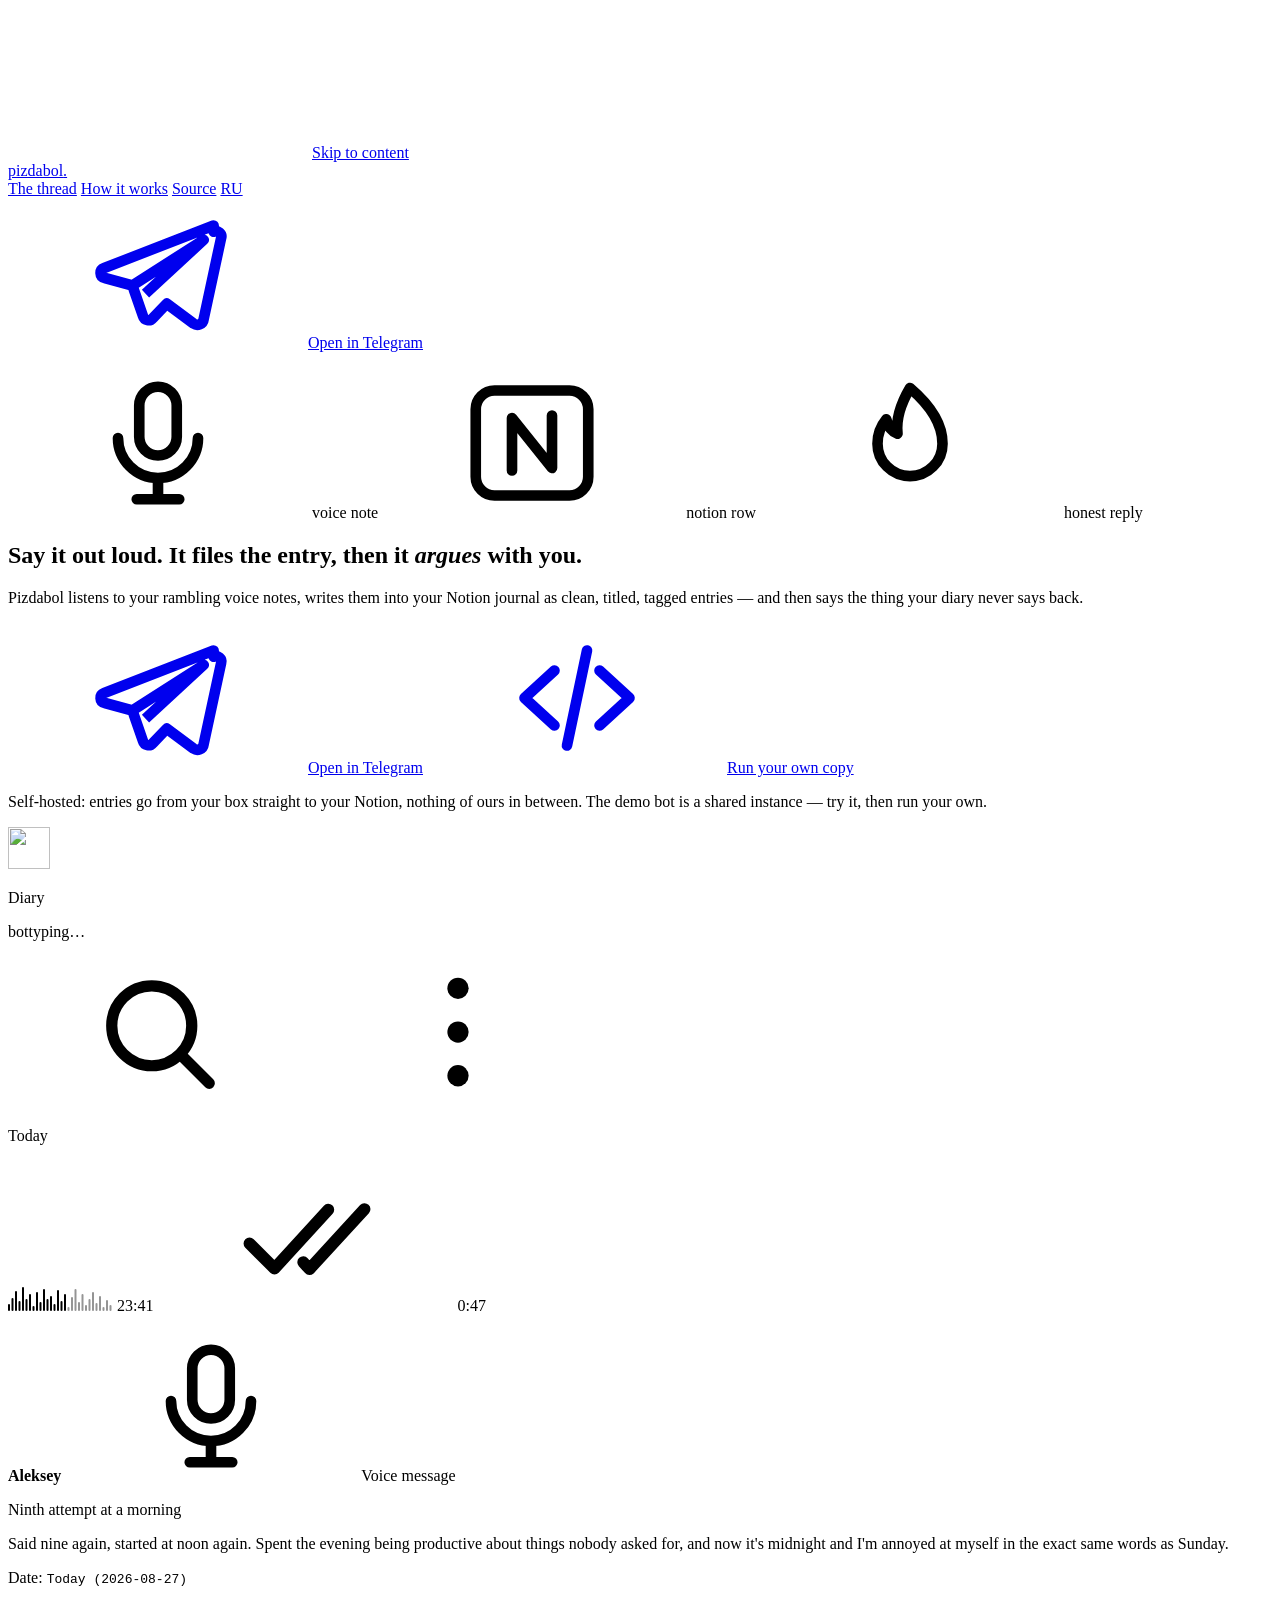
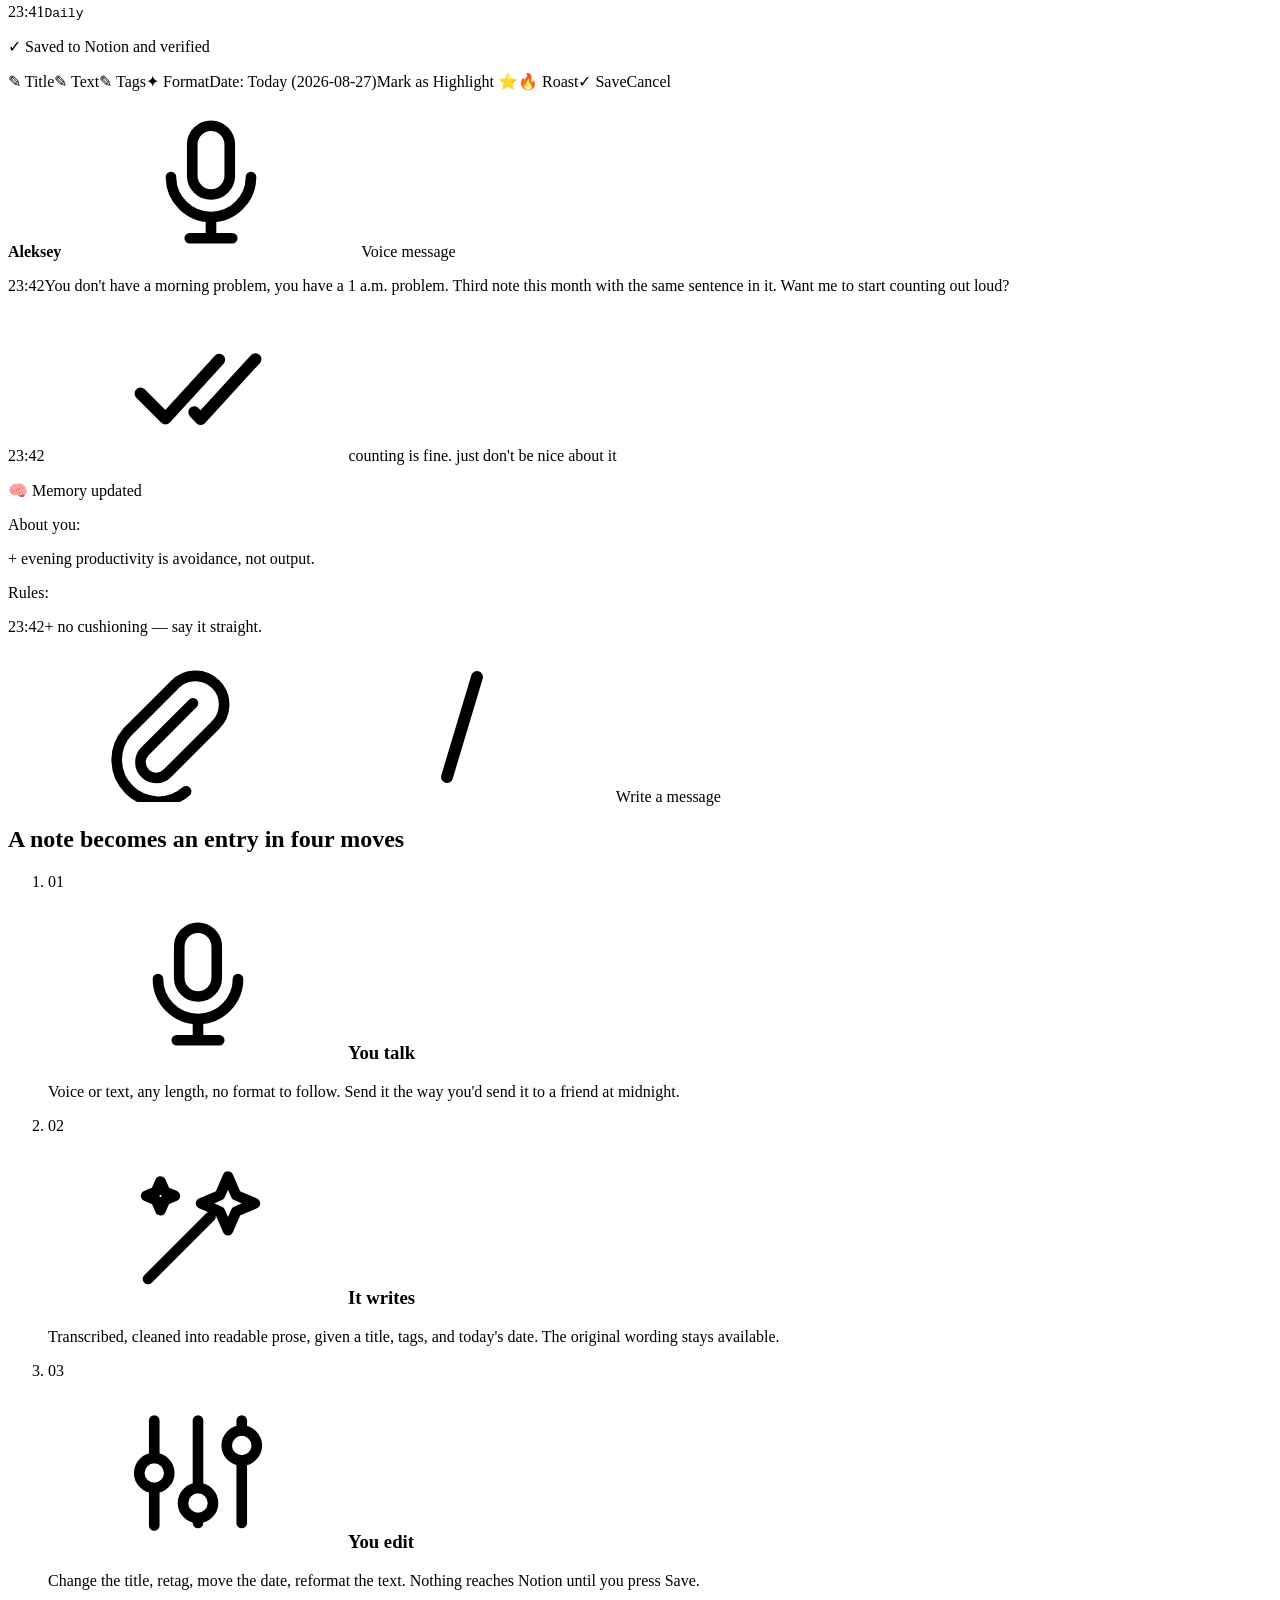
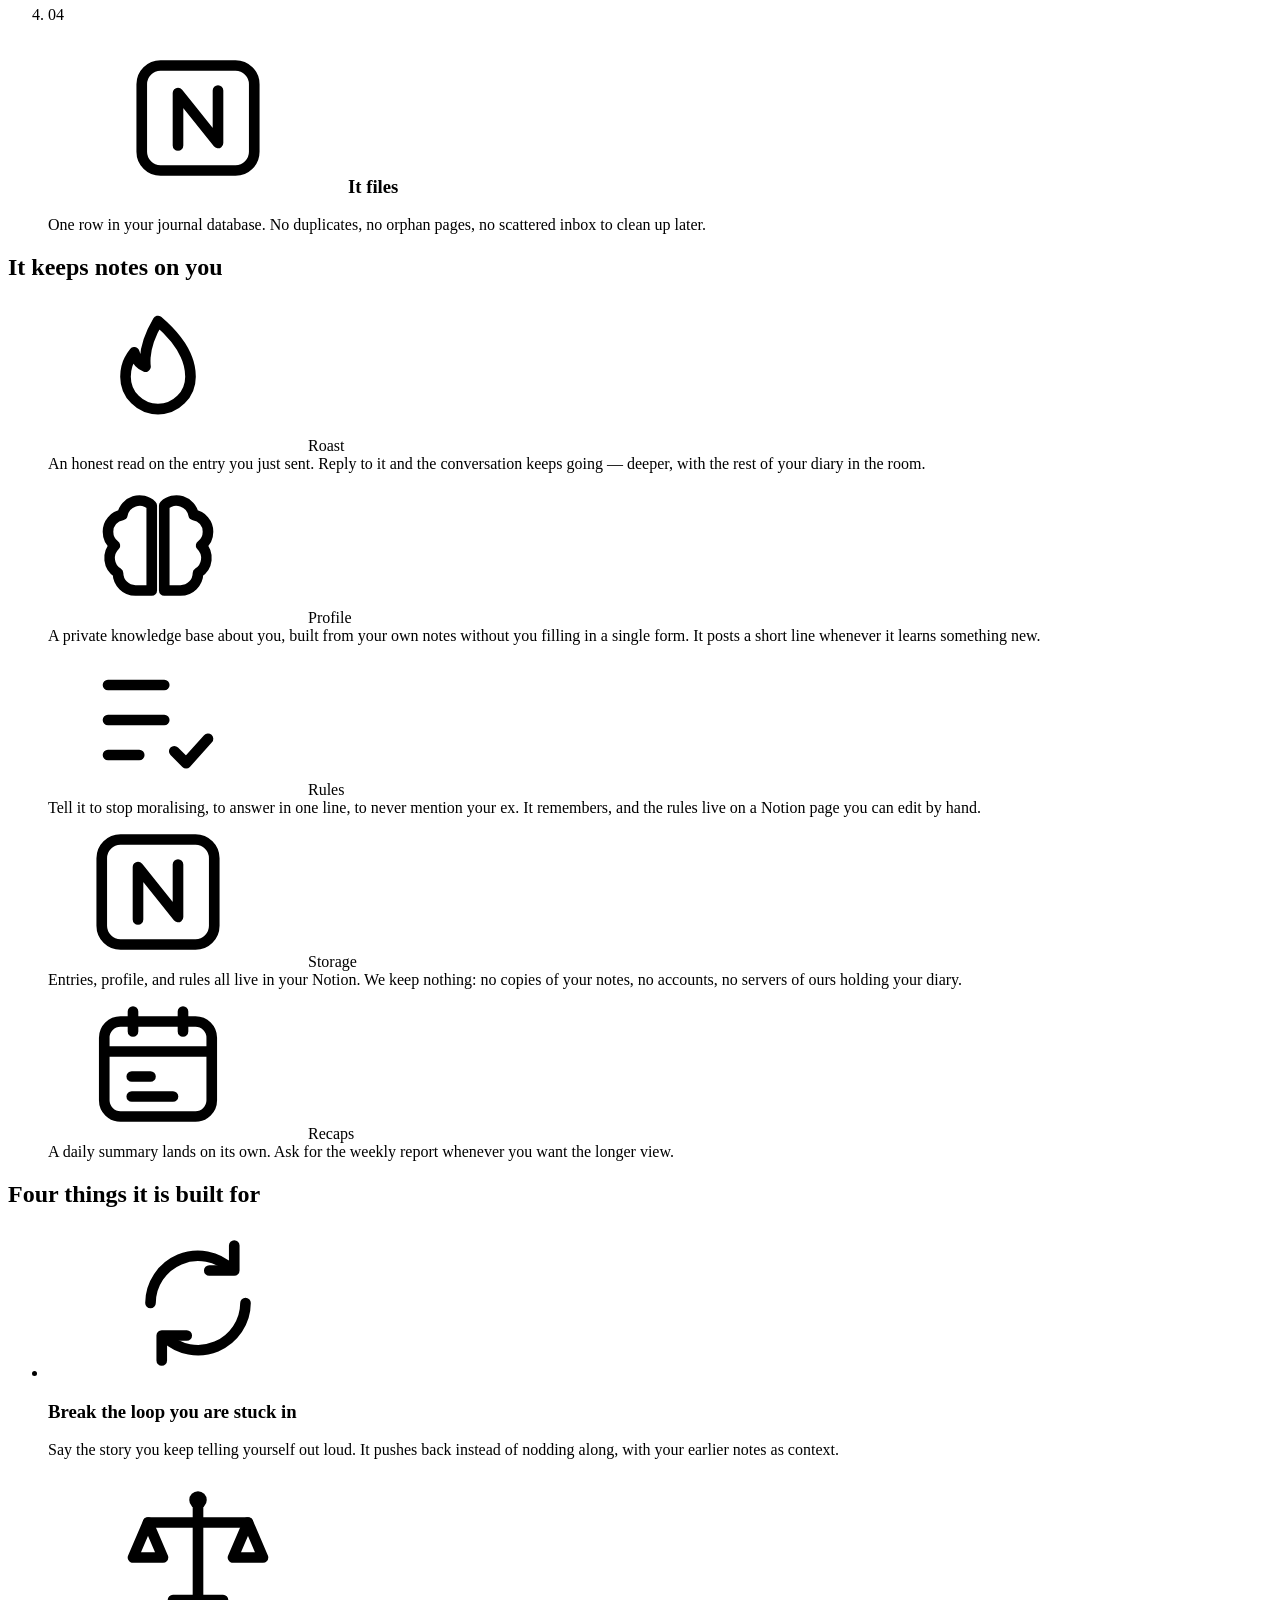
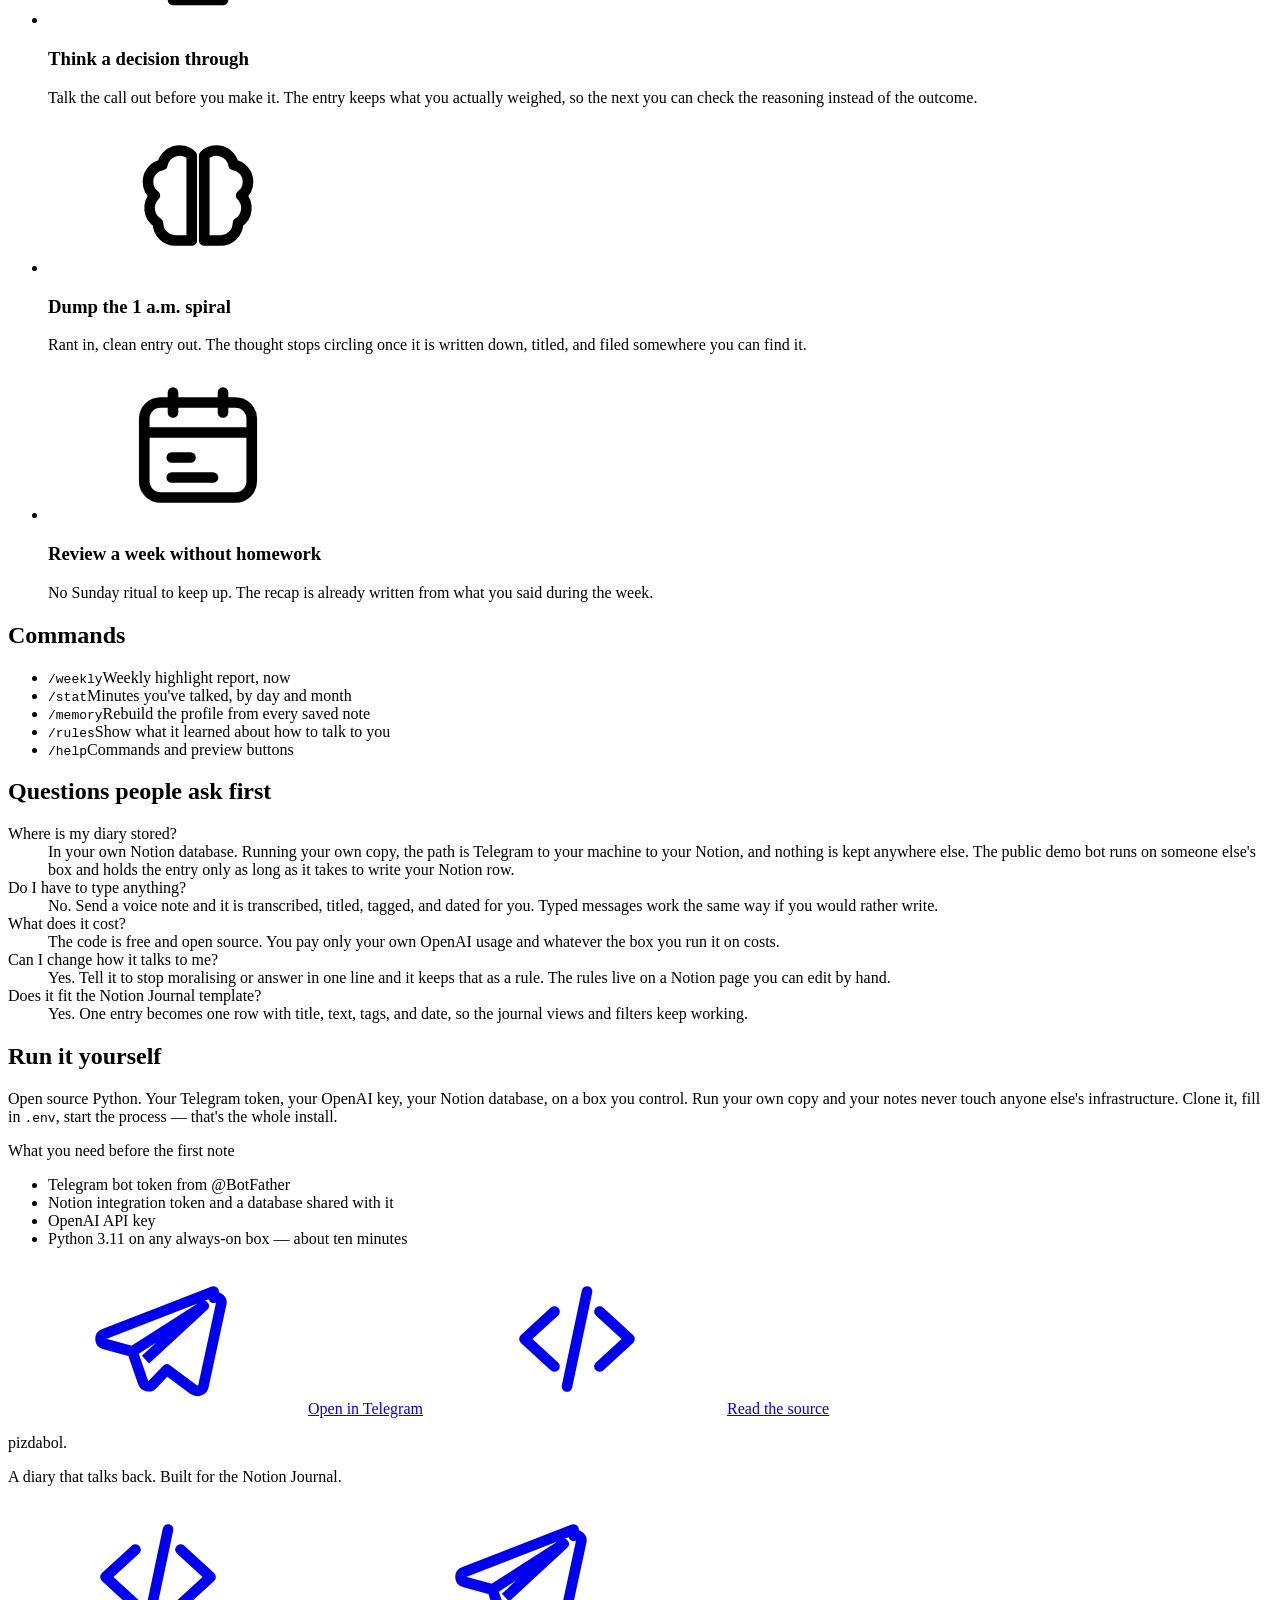
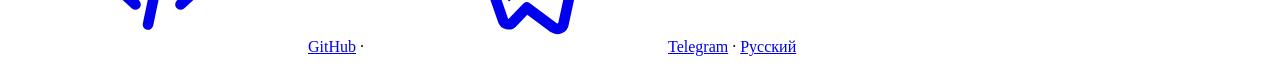
==== landing/index.html @ 11e5ce93 "fix(landing): honest hosting claims, first-run requirements, aligned command rows" ====
<!DOCTYPE html>
<html lang="en">
<head>
<meta charset="utf-8">
<meta name="viewport" content="width=device-width, initial-scale=1">
<title>Pizdabol — Telegram voice diary bot for Notion</title>
<meta name="description" content="Send a voice note to Telegram: it transcribes, titles, tags and saves one row in your Notion journal, then answers like a coach who remembers every note. Open source, self-hosted, nothing stored on our side.">
<link rel="canonical" href="https://pizdabol.app/">
<link rel="alternate" hreflang="en" href="https://pizdabol.app/">
<link rel="alternate" hreflang="ru" href="https://pizdabol.app/ru/">
<link rel="alternate" hreflang="x-default" href="https://pizdabol.app/">
<meta name="robots" content="index, follow, max-image-preview:large, max-snippet:-1">
<meta name="author" content="Aleksey Shugaev">
<meta name="keywords" content="telegram diary bot, voice notes to notion, notion journal automation, voice journaling app, ai diary coach, self-hosted telegram bot">
<meta name="theme-color" content="#14101f">

<meta property="og:type" content="website">
<meta property="og:site_name" content="Pizdabol">
<meta property="og:locale" content="en_US">
<meta property="og:url" content="https://pizdabol.app/">
<meta property="og:title" content="Pizdabol — Telegram voice diary bot for Notion">
<meta property="og:description" content="Voice notes in Telegram become titled, tagged rows in your own Notion journal — and the bot answers honestly.">
<meta property="og:image" content="https://pizdabol.app/og.png">
<meta property="og:image:width" content="1200">
<meta property="og:image:height" content="630">
<meta property="og:image:alt" content="Pizdabol landing headline: say it out loud, it files the entry, then it argues with you">
<meta property="og:locale:alternate" content="ru_RU">
<meta name="twitter:card" content="summary_large_image">
<meta name="twitter:image:alt" content="Pizdabol landing headline: say it out loud, it files the entry, then it argues with you">
<meta name="twitter:title" content="Pizdabol — Telegram voice diary bot for Notion">
<meta name="twitter:description" content="Voice notes in Telegram become titled, tagged rows in your own Notion journal — and the bot answers honestly.">
<meta name="twitter:image" content="https://pizdabol.app/og.png">

<link rel="icon" href="/favicon.svg" type="image/svg+xml">
<link rel="preconnect" href="https://fonts.googleapis.com">
<link rel="preconnect" href="https://fonts.gstatic.com" crossorigin>
<link href="https://fonts.googleapis.com/css2?family=Unbounded:wght@500;700;800&family=Onest:wght@400;500;600&family=JetBrains+Mono:wght@400;500&display=swap" rel="stylesheet">
<link rel="stylesheet" href="/styles.css">

<script type="application/ld+json">
{
  "@context": "https://schema.org",
  "@type": "SoftwareApplication",
  "name": "Pizdabol",
  "applicationCategory": "LifestyleApplication",
  "operatingSystem": "Telegram",
  "url": "https://pizdabol.app/",
  "description": "Telegram bot that turns voice notes into structured Notion diary entries and coaches you on what it reads.",
  "offers": {
    "@type": "Offer",
    "price": "0",
    "priceCurrency": "USD",
    "availability": "https://schema.org/InStock"
  },
  "isAccessibleForFree": true,
  "license": "https://github.com/ashugaev/telegram-voice-diary-bot/blob/main/LICENSE",
  "codeRepository": "https://github.com/ashugaev/telegram-voice-diary-bot",
  "inLanguage": "en",
  "author": {
    "@type": "Person",
    "name": "Aleksey Shugaev"
  },
  "softwareRequirements": "Telegram account, Notion database, OpenAI API key"
}
</script>
<script type="application/ld+json">
{
  "@context": "https://schema.org",
  "@type": "FAQPage",
  "mainEntity": [
    {
      "@type": "Question",
      "name": "Where is my diary stored?",
      "acceptedAnswer": {
        "@type": "Answer",
        "text": "In your own Notion database. Running your own copy, the path is Telegram to your machine to your Notion, and nothing is kept anywhere else. The public demo bot runs on someone else's box and holds the entry only as long as it takes to write your Notion row."
      }
    },
    {
      "@type": "Question",
      "name": "Do I have to type anything?",
      "acceptedAnswer": {
        "@type": "Answer",
        "text": "No. Send a voice note and it is transcribed, titled, tagged, and dated for you. Typed messages work the same way if you would rather write."
      }
    },
    {
      "@type": "Question",
      "name": "What does it cost?",
      "acceptedAnswer": {
        "@type": "Answer",
        "text": "The code is free and open source. You pay only your own OpenAI usage and whatever the box you run it on costs."
      }
    },
    {
      "@type": "Question",
      "name": "Can I change how it talks to me?",
      "acceptedAnswer": {
        "@type": "Answer",
        "text": "Yes. Tell it to stop moralising or answer in one line and it keeps that as a rule. The rules live on a Notion page you can edit by hand."
      }
    },
    {
      "@type": "Question",
      "name": "Does it fit the Notion Journal template?",
      "acceptedAnswer": {
        "@type": "Answer",
        "text": "Yes. One entry becomes one row with title, text, tags, and date, so the journal views and filters keep working."
      }
    }
  ]
}
</script>
</head>
<body>
<svg class="sprite" aria-hidden="true" focusable="false" xmlns="http://www.w3.org/2000/svg"><defs>
<symbol id="i-mic" viewBox="0 0 24 24"><rect x="9" y="3" width="6" height="11" rx="3" stroke="currentColor" stroke-width="1.7" fill="none"/><path d="M5.6 11.2a6.4 6.4 0 0 0 12.8 0M12 17.6V21M8.6 21h6.8" stroke="currentColor" stroke-width="1.7" fill="none" stroke-linecap="round"/></symbol>
<symbol id="i-notion" viewBox="0 0 24 24"><rect x="3" y="3.6" width="18" height="16.8" rx="3" stroke="currentColor" stroke-width="1.7" fill="none"/><path d="M8.8 16.4V8l6.4 8V7.6" stroke="currentColor" stroke-width="1.7" fill="none" stroke-linecap="round" stroke-linejoin="round"/></symbol>
<symbol id="i-flame" viewBox="0 0 24 24"><path d="M12 3.2c3.4 2.9 5.2 5.9 5.2 8.9a5.2 5.2 0 0 1-10.4 0c0-1.5.5-2.8 1.4-3.9.3 1.2.9 2 1.8 2.3-.3-2.6.7-5.1 2-7.3Z" stroke="currentColor" stroke-width="1.7" fill="none" stroke-linejoin="round"/></symbol>
<symbol id="i-brain" viewBox="0 0 24 24"><path d="M11 5.2a2.8 2.8 0 0 0-4.7 1.5A2.7 2.7 0 0 0 4 9.4c0 .9.4 1.7 1.1 2.2A2.8 2.8 0 0 0 5.6 16a2.8 2.8 0 0 0 2.8 2.8H11V5.2ZM13 5.2a2.8 2.8 0 0 1 4.7 1.5A2.7 2.7 0 0 1 20 9.4c0 .9-.4 1.7-1.1 2.2a2.8 2.8 0 0 1-.5 4.4 2.8 2.8 0 0 1-2.8 2.8H13V5.2Z" stroke="currentColor" stroke-width="1.7" fill="none" stroke-linejoin="round"/></symbol>
<symbol id="i-rules" viewBox="0 0 24 24"><path d="M4 6.4h9M4 12h9M4 17.6h5" stroke="currentColor" stroke-width="1.7" stroke-linecap="round"/><path d="m14.6 17 1.9 1.9 3.5-3.9" stroke="currentColor" stroke-width="1.7" fill="none" stroke-linecap="round" stroke-linejoin="round"/></symbol>
<symbol id="i-calendar" viewBox="0 0 24 24"><rect x="3.4" y="5.2" width="17.2" height="15.2" rx="2.6" stroke="currentColor" stroke-width="1.7" fill="none"/><path d="M3.4 10h17.2M8 3.6v3.2M16 3.6v3.2M7.8 14h3M7.8 17.2h6.6" stroke="currentColor" stroke-width="1.7" stroke-linecap="round"/></symbol>
<symbol id="i-wand" viewBox="0 0 24 24"><path d="M4 20 14 10M16.8 3.6l1.3 3 3 1.3-3 1.3-1.3 3-1.3-3-3-1.3 3-1.3ZM6 4.4l.7 1.6 1.6.7-1.6.7L6 9l-.7-1.6L3.7 6.7l1.6-.7Z" stroke="currentColor" stroke-width="1.7" fill="none" stroke-linecap="round" stroke-linejoin="round"/></symbol>
<symbol id="i-sliders" viewBox="0 0 24 24"><path d="M5 3.6v6M5 14.4v6M12 3.6v10.8M12 19.2v.8M19 3.6v1.2M19 10v10" stroke="currentColor" stroke-width="1.7" stroke-linecap="round"/><circle cx="5" cy="12" r="2.4" stroke="currentColor" stroke-width="1.7" fill="none"/><circle cx="12" cy="16.8" r="2.4" stroke="currentColor" stroke-width="1.7" fill="none"/><circle cx="19" cy="7.6" r="2.4" stroke="currentColor" stroke-width="1.7" fill="none"/></symbol>
<symbol id="i-telegram" viewBox="0 0 24 24"><path d="M20.9 4.4 3.4 11.2c-.8.3-.8 1.4.1 1.6l4.4 1.2 1.7 4.9c.2.7 1.1.9 1.6.3l2.2-2.3 4.3 3.2c.6.4 1.5.1 1.6-.7l2.8-13c.2-.7-.5-1.3-1.2-1ZM7.9 14l11.4-7.3-9.3 8.6" stroke="currentColor" stroke-width="1.7" fill="none" stroke-linejoin="round"/></symbol>
<symbol id="i-code" viewBox="0 0 24 24"><path d="m8.4 7.6-4.8 4.4 4.8 4.4M15.6 7.6l4.8 4.4-4.8 4.4M13.6 4.4l-3.2 15.2" stroke="currentColor" stroke-width="1.7" fill="none" stroke-linecap="round" stroke-linejoin="round"/></symbol>
<symbol id="i-shield" viewBox="0 0 24 24"><path d="M12 3 4.4 5.8v6.4c0 4.4 3.2 7.9 7.6 9.4 4.4-1.5 7.6-5 7.6-9.4V5.8L12 3Z" stroke="currentColor" stroke-width="1.7" fill="none" stroke-linejoin="round"/><path d="m8.6 12.2 2.4 2.4 4.4-4.8" stroke="currentColor" stroke-width="1.7" fill="none" stroke-linecap="round" stroke-linejoin="round"/></symbol>
<symbol id="i-loop" viewBox="0 0 24 24"><path d="M4.4 12a7.6 7.6 0 0 1 12.9-5.4M19.6 12a7.6 7.6 0 0 1-12.9 5.4" stroke="currentColor" stroke-width="1.7" fill="none" stroke-linecap="round"/><path d="M17.8 2.8v4h-4M6.2 21.2v-4h4" stroke="currentColor" stroke-width="1.7" fill="none" stroke-linecap="round" stroke-linejoin="round"/></symbol>
<symbol id="i-scale" viewBox="0 0 24 24"><path d="M12 4v16M8 20h8M4 7.6h16" stroke="currentColor" stroke-width="1.7" fill="none" stroke-linecap="round"/><path d="M4 7.6 1.6 13.2h4.8L4 7.6ZM20 7.6l-2.4 5.6h4.8L20 7.6Z" stroke="currentColor" stroke-width="1.7" fill="none" stroke-linejoin="round"/><circle cx="12" cy="4" r="1.4" fill="currentColor"/></symbol>
<symbol id="i-checks" viewBox="0 0 24 24"><path d="m2.8 13.2 4 4 8.6-9.4M11.4 16.2l1 1.1 8.8-9.6" stroke="currentColor" stroke-width="1.9" fill="none" stroke-linecap="round" stroke-linejoin="round"/></symbol>
<symbol id="i-search" viewBox="0 0 24 24"><circle cx="11" cy="11" r="6.4" stroke="currentColor" stroke-width="1.8" fill="none"/><path d="m15.8 15.8 4.4 4.4" stroke="currentColor" stroke-width="1.8" stroke-linecap="round"/></symbol>
<symbol id="i-clip" viewBox="0 0 24 24"><path d="M17.6 8.2 9.9 15.9a2.5 2.5 0 0 0 3.6 3.5l7.6-7.6a4.6 4.6 0 1 0-6.5-6.5l-7.6 7.6a6.7 6.7 0 0 0 9.5 9.4" stroke="currentColor" stroke-width="1.7" fill="none" stroke-linecap="round" stroke-linejoin="round"/></symbol>
<symbol id="i-slash" viewBox="0 0 24 24"><path d="M14.4 4 9.6 20" stroke="currentColor" stroke-width="1.9" stroke-linecap="round"/></symbol>
<symbol id="i-dots" viewBox="0 0 24 24"><circle cx="12" cy="5" r="1.7" fill="currentColor"/><circle cx="12" cy="12" r="1.7" fill="currentColor"/><circle cx="12" cy="19" r="1.7" fill="currentColor"/></symbol>
</defs></svg>
<a class="skip" href="#main">Skip to content</a>

<header class="bar">
  <a class="wordmark" href="/">pizdabol<span class="dot">.</span></a>
  <nav aria-label="Primary">
    <a href="#thread">The thread</a>
    <a href="#flow">How it works</a>
    <a href="https://github.com/ashugaev/telegram-voice-diary-bot">Source</a>
    <a class="lang" href="/ru/" hreflang="ru" lang="ru">RU</a>
  </nav>
  <a class="btn btn-sm" href="https://t.me/pizdabol_ai_bot"><svg class="ico" aria-hidden="true"><use href="#i-telegram"></use></svg>Open in Telegram</a>
</header>

<main id="main">

  <section class="hero">
    <div class="hero-copy">
      <p class="eyebrow"><svg class="ico" aria-hidden="true"><use href="#i-mic"></use></svg> voice note <svg class="ico" aria-hidden="true"><use href="#i-notion"></use></svg> notion row <svg class="ico" aria-hidden="true"><use href="#i-flame"></use></svg> honest reply</p>
      <h1>Say it out loud. It files the entry, then it <em>argues</em> with you.</h1>
      <p class="lede">Pizdabol listens to your rambling voice notes, writes them into your Notion journal as clean, titled, tagged entries — and then says the thing your diary never says back.</p>
      <div class="cta-row">
        <a class="btn" href="https://t.me/pizdabol_ai_bot"><svg class="ico" aria-hidden="true"><use href="#i-telegram"></use></svg>Open in Telegram</a>
        <a class="btn btn-ghost" href="https://github.com/ashugaev/telegram-voice-diary-bot"><svg class="ico" aria-hidden="true"><use href="#i-code"></use></svg>Run your own copy</a>
      </div>
      <p class="fineprint">Self-hosted: entries go from your box straight to your Notion, nothing of ours in between. The demo bot is a shared instance — try it, then run your own.</p>
    </div>

    <div class="hero-thread" id="thread">
      <div class="tg" role="group" aria-label="Telegram chat with the diary bot: a 47-second voice note becomes a draft entry with edit buttons, saving rewrites it into a confirmation, the bot answers bluntly, and then it updates what it remembers about the author.">
        <header class="tg-head">
          <img class="tg-ava" src="/avatar.svg" width="42" height="42" alt="" aria-hidden="true">
          <div class="tg-peer">
            <p class="tg-name">Diary</p>
            <p class="tg-status"><span class="s-idle">bot</span><span class="s-typing">typing…</span></p>
          </div>
          <span class="tg-actions" aria-hidden="true"><svg class="ico tg-act" aria-hidden="true"><use href="#i-search"></use></svg><svg class="ico tg-act" aria-hidden="true"><use href="#i-dots"></use></svg></span>
        </header>

        <div class="tg-body" tabindex="0" role="region" aria-label="Chat transcript">
          <div class="tg-scroll">
            <p class="tg-day">Today</p>

            <div class="slot" style="--i:0"><div class="row out"><article class="msg out">
              <div class="voice">
                <span class="play" aria-hidden="true"></span>
                <svg class="wave" viewBox="0 0 105 24" width="105" height="24" aria-hidden="true"><g fill="currentColor" fill-opacity="1"><rect x="0.0" y="17" width="2" height="7" rx="1"/><rect x="3.5" y="11" width="2" height="13" rx="1"/><rect x="7.0" y="4" width="2" height="20" rx="1"/><rect x="10.5" y="14" width="2" height="10" rx="1"/><rect x="14.0" y="0" width="2" height="24" rx="1"/><rect x="17.5" y="12" width="2" height="12" rx="1"/><rect x="21.0" y="7" width="2" height="17" rx="1"/><rect x="24.5" y="19" width="2" height="5" rx="1"/><rect x="28.0" y="5" width="2" height="19" rx="1"/><rect x="31.5" y="15" width="2" height="9" rx="1"/><rect x="35.0" y="2" width="2" height="22" rx="1"/><rect x="38.5" y="12" width="2" height="12" rx="1"/><rect x="42.0" y="9" width="2" height="15" rx="1"/><rect x="45.5" y="17" width="2" height="7" rx="1"/><rect x="49.0" y="3" width="2" height="21" rx="1"/><rect x="52.5" y="14" width="2" height="10" rx="1"/><rect x="56.0" y="7" width="2" height="17" rx="1"/></g><g fill="currentColor" fill-opacity="0.42"><rect x="59.5" y="20" width="2" height="4" rx="1"/><rect x="63.0" y="10" width="2" height="14" rx="1"/><rect x="66.5" y="2" width="2" height="22" rx="1"/><rect x="70.0" y="15" width="2" height="9" rx="1"/><rect x="73.5" y="7" width="2" height="17" rx="1"/><rect x="77.0" y="18" width="2" height="6" rx="1"/><rect x="80.5" y="12" width="2" height="12" rx="1"/><rect x="84.0" y="5" width="2" height="19" rx="1"/><rect x="87.5" y="16" width="2" height="8" rx="1"/><rect x="91.0" y="9" width="2" height="15" rx="1"/><rect x="94.5" y="20" width="2" height="4" rx="1"/><rect x="98.0" y="13" width="2" height="11" rx="1"/><rect x="101.5" y="18" width="2" height="6" rx="1"/></g></svg>
                <span class="dur"><span class="meta">23:41 <svg class="ico checks" aria-hidden="true"><use href="#i-checks"></use></svg></span>0:47</span>
              </div>
            </article></div></div>

            <div class="slot" style="--i:1"><div class="row in"><article class="msg in">
              <p class="quote"><b>Aleksey</b><span><svg class="ico q-ico" aria-hidden="true"><use href="#i-mic"></use></svg>Voice message</span></p>
              <p class="card-title">Ninth attempt at a morning</p>
              <p class="card-body">Said nine again, started at noon again. Spent the evening being productive about things nobody asked for, and now it's midnight and I'm annoyed at myself in the exact same words as Sunday.</p>
              <p class="card-date">Date: <code>Today (2026-08-27)</code></p>
              <p class="card-tag"><span class="meta">23:41</span><code>Daily</code></p>
              <div class="slot inline" style="--i:3"><p class="saved-line">✓ Saved to Notion and verified</p></div>
            </article></div></div>

            <div class="slot kbd-slot" style="--i:2"><div class="row in"><div class="kbd" aria-hidden="true">
              <span>✎ Title</span><span>✎ Text</span><span>✎ Tags</span><span class="w">✦ Format</span><span class="w">Date: Today (2026-08-27)</span><span class="w">Mark as Highlight ⭐</span><span class="w">🔥 Roast</span><span class="w">✓ Save</span><span class="w">Cancel</span>
            </div></div></div>

            <div class="slot" style="--i:4"><div class="row in"><article class="msg in">
              <p class="quote"><b>Aleksey</b><span><svg class="ico q-ico" aria-hidden="true"><use href="#i-mic"></use></svg>Voice message</span></p>
              <p><span class="meta">23:42</span>You don't have a morning problem, you have a 1 a.m. problem. Third note this month with the same sentence in it. Want me to start counting out loud?</p>
            </article></div></div>

            <div class="slot" style="--i:5"><div class="row out"><article class="msg out">
              <p><span class="meta">23:42 <svg class="ico checks" aria-hidden="true"><use href="#i-checks"></use></svg></span>counting is fine. just don't be nice about it</p>
            </article></div></div>

            <div class="slot" style="--i:6"><div class="row in"><article class="msg in">
              <p class="memo-head">🧠 Memory updated</p>
              <p class="memo-line">About you:</p>
              <p class="memo-line">+ evening productivity is avoidance, not output.</p>
              <p class="memo-line">Rules:</p>
              <p class="memo-line"><span class="meta">23:42</span>+ no cushioning — say it straight.</p>
            </article></div></div>
          </div>
        </div>

        <footer class="tg-input" aria-hidden="true">
          <svg class="ico tg-act" aria-hidden="true"><use href="#i-clip"></use></svg>
          <svg class="ico tg-act" aria-hidden="true"><use href="#i-slash"></use></svg>
          <span class="tg-ph">Write a message</span>
          <span class="tg-smile"></span>
          <span class="tg-mic"></span>
        </footer>
      </div>
    </div>
  </section>

  <section class="flow" id="flow">
    <h2 class="section-title">A note becomes an entry in four moves</h2>
    <ol class="steps">
      <li>
        <span class="step-n">01</span>
        <h3><svg class="ico ico-step" aria-hidden="true"><use href="#i-mic"></use></svg>You talk</h3>
        <p>Voice or text, any length, no format to follow. Send it the way you'd send it to a friend at midnight.</p>
      </li>
      <li>
        <span class="step-n">02</span>
        <h3><svg class="ico ico-step" aria-hidden="true"><use href="#i-wand"></use></svg>It writes</h3>
        <p>Transcribed, cleaned into readable prose, given a title, tags, and today's date. The original wording stays available.</p>
      </li>
      <li>
        <span class="step-n">03</span>
        <h3><svg class="ico ico-step" aria-hidden="true"><use href="#i-sliders"></use></svg>You edit</h3>
        <p>Change the title, retag, move the date, reformat the text. Nothing reaches Notion until you press Save.</p>
      </li>
      <li>
        <span class="step-n">04</span>
        <h3><svg class="ico ico-step" aria-hidden="true"><use href="#i-notion"></use></svg>It files</h3>
        <p>One row in your journal database. No duplicates, no orphan pages, no scattered inbox to clean up later.</p>
      </li>
    </ol>
  </section>

  <section class="learns">
    <h2 class="section-title">It keeps notes on you</h2>
    <dl class="spec">
      <div>
        <dt><svg class="ico" aria-hidden="true"><use href="#i-flame"></use></svg>Roast</dt>
        <dd>An honest read on the entry you just sent. Reply to it and the conversation keeps going — deeper, with the rest of your diary in the room.</dd>
      </div>
      <div>
        <dt><svg class="ico" aria-hidden="true"><use href="#i-brain"></use></svg>Profile</dt>
        <dd>A private knowledge base about you, built from your own notes without you filling in a single form. It posts a short line whenever it learns something new.</dd>
      </div>
      <div>
        <dt><svg class="ico" aria-hidden="true"><use href="#i-rules"></use></svg>Rules</dt>
        <dd>Tell it to stop moralising, to answer in one line, to never mention your ex. It remembers, and the rules live on a Notion page you can edit by hand.</dd>
      </div>
      <div>
        <dt><svg class="ico" aria-hidden="true"><use href="#i-notion"></use></svg>Storage</dt>
        <dd>Entries, profile, and rules all live in your Notion. We keep nothing: no copies of your notes, no accounts, no servers of ours holding your diary.</dd>
      </div>
      <div>
        <dt><svg class="ico" aria-hidden="true"><use href="#i-calendar"></use></svg>Recaps</dt>
        <dd>A daily summary lands on its own. Ask for the weekly report whenever you want the longer view.</dd>
      </div>
    </dl>
  </section>

  <section class="cases">
    <h2 class="section-title">Four things it is built for</h2>
    <ul class="case-list">
      <li>
        <svg class="ico ico-lg" aria-hidden="true"><use href="#i-loop"></use></svg>
        <h3>Break the loop you are stuck in</h3>
        <p>Say the story you keep telling yourself out loud. It pushes back instead of nodding along, with your earlier notes as context.</p>
      </li>
      <li>
        <svg class="ico ico-lg" aria-hidden="true"><use href="#i-scale"></use></svg>
        <h3>Think a decision through</h3>
        <p>Talk the call out before you make it. The entry keeps what you actually weighed, so the next you can check the reasoning instead of the outcome.</p>
      </li>
      <li>
        <svg class="ico ico-lg" aria-hidden="true"><use href="#i-brain"></use></svg>
        <h3>Dump the 1 a.m. spiral</h3>
        <p>Rant in, clean entry out. The thought stops circling once it is written down, titled, and filed somewhere you can find it.</p>
      </li>
      <li>
        <svg class="ico ico-lg" aria-hidden="true"><use href="#i-calendar"></use></svg>
        <h3>Review a week without homework</h3>
        <p>No Sunday ritual to keep up. The recap is already written from what you said during the week.</p>
      </li>
    </ul>
  </section>

  <section class="cmds">
    <h2 class="section-title">Commands</h2>
    <ul class="cmd-list">
      <li><code>/weekly</code><span>Weekly highlight report, now</span></li>
      <li><code>/stat</code><span>Minutes you've talked, by day and month</span></li>
      <li><code>/memory</code><span>Rebuild the profile from every saved note</span></li>
      <li><code>/rules</code><span>Show what it learned about how to talk to you</span></li>
      <li><code>/help</code><span>Commands and preview buttons</span></li>
    </ul>
  </section>

  <section class="faq" id="faq">
    <h2 class="section-title">Questions people ask first</h2>
    <dl class="spec">
      <div>
        <dt>Where is my diary stored?</dt>
        <dd>In your own Notion database. Running your own copy, the path is Telegram to your machine to your Notion, and nothing is kept anywhere else. The public demo bot runs on someone else's box and holds the entry only as long as it takes to write your Notion row.</dd>
      </div>
      <div>
        <dt>Do I have to type anything?</dt>
        <dd>No. Send a voice note and it is transcribed, titled, tagged, and dated for you. Typed messages work the same way if you would rather write.</dd>
      </div>
      <div>
        <dt>What does it cost?</dt>
        <dd>The code is free and open source. You pay only your own OpenAI usage and whatever the box you run it on costs.</dd>
      </div>
      <div>
        <dt>Can I change how it talks to me?</dt>
        <dd>Yes. Tell it to stop moralising or answer in one line and it keeps that as a rule. The rules live on a Notion page you can edit by hand.</dd>
      </div>
      <div>
        <dt>Does it fit the Notion Journal template?</dt>
        <dd>Yes. One entry becomes one row with title, text, tags, and date, so the journal views and filters keep working.</dd>
      </div>
    </dl>
  </section>

  <section class="own">
    <h2 class="section-title">Run it yourself</h2>
    <p class="own-copy">Open source Python. Your Telegram token, your OpenAI key, your Notion database, on a box you control. Run your own copy and your notes never touch anyone else's infrastructure. Clone it, fill in <code>.env</code>, start the process — that's the whole install.</p>
    <p class="need-title">What you need before the first note</p>
    <ul class="need">
      <li>Telegram bot token from @BotFather</li>
      <li>Notion integration token and a database shared with it</li>
      <li>OpenAI API key</li>
      <li>Python 3.11 on any always-on box — about ten minutes</li>
    </ul>
    <div class="cta-row">
      <a class="btn" href="https://t.me/pizdabol_ai_bot"><svg class="ico" aria-hidden="true"><use href="#i-telegram"></use></svg>Open in Telegram</a>
      <a class="btn btn-ghost" href="https://github.com/ashugaev/telegram-voice-diary-bot"><svg class="ico" aria-hidden="true"><use href="#i-code"></use></svg>Read the source</a>
    </div>
  </section>

</main>

<footer class="foot">
  <p class="wordmark">pizdabol<span class="dot">.</span></p>
  <p>A diary that talks back. Built for the Notion Journal.</p>
  <p><a href="https://github.com/ashugaev/telegram-voice-diary-bot"><svg class="ico" aria-hidden="true"><use href="#i-code"></use></svg>GitHub</a> · <a href="https://t.me/pizdabol_ai_bot"><svg class="ico" aria-hidden="true"><use href="#i-telegram"></use></svg>Telegram</a> · <a href="/ru/" hreflang="ru" lang="ru">Русский</a></p>
</footer>
</body>
</html>
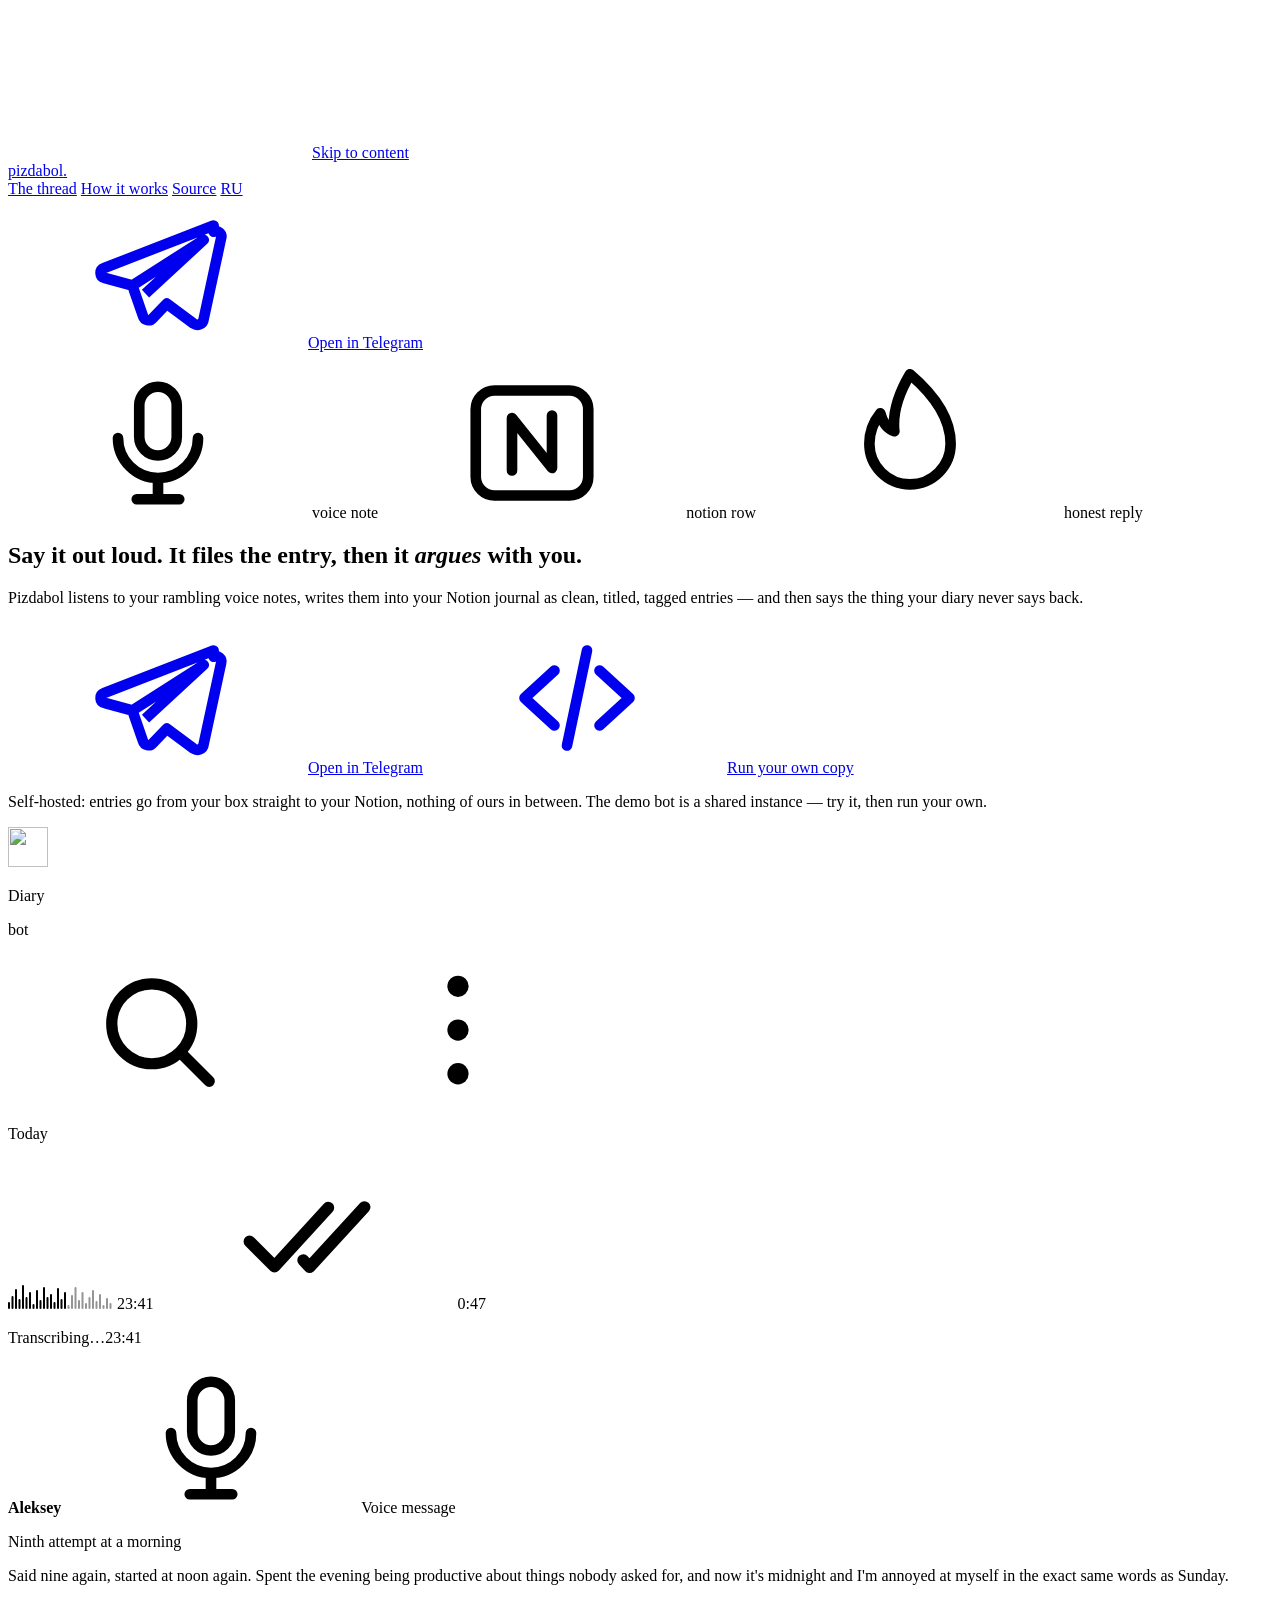
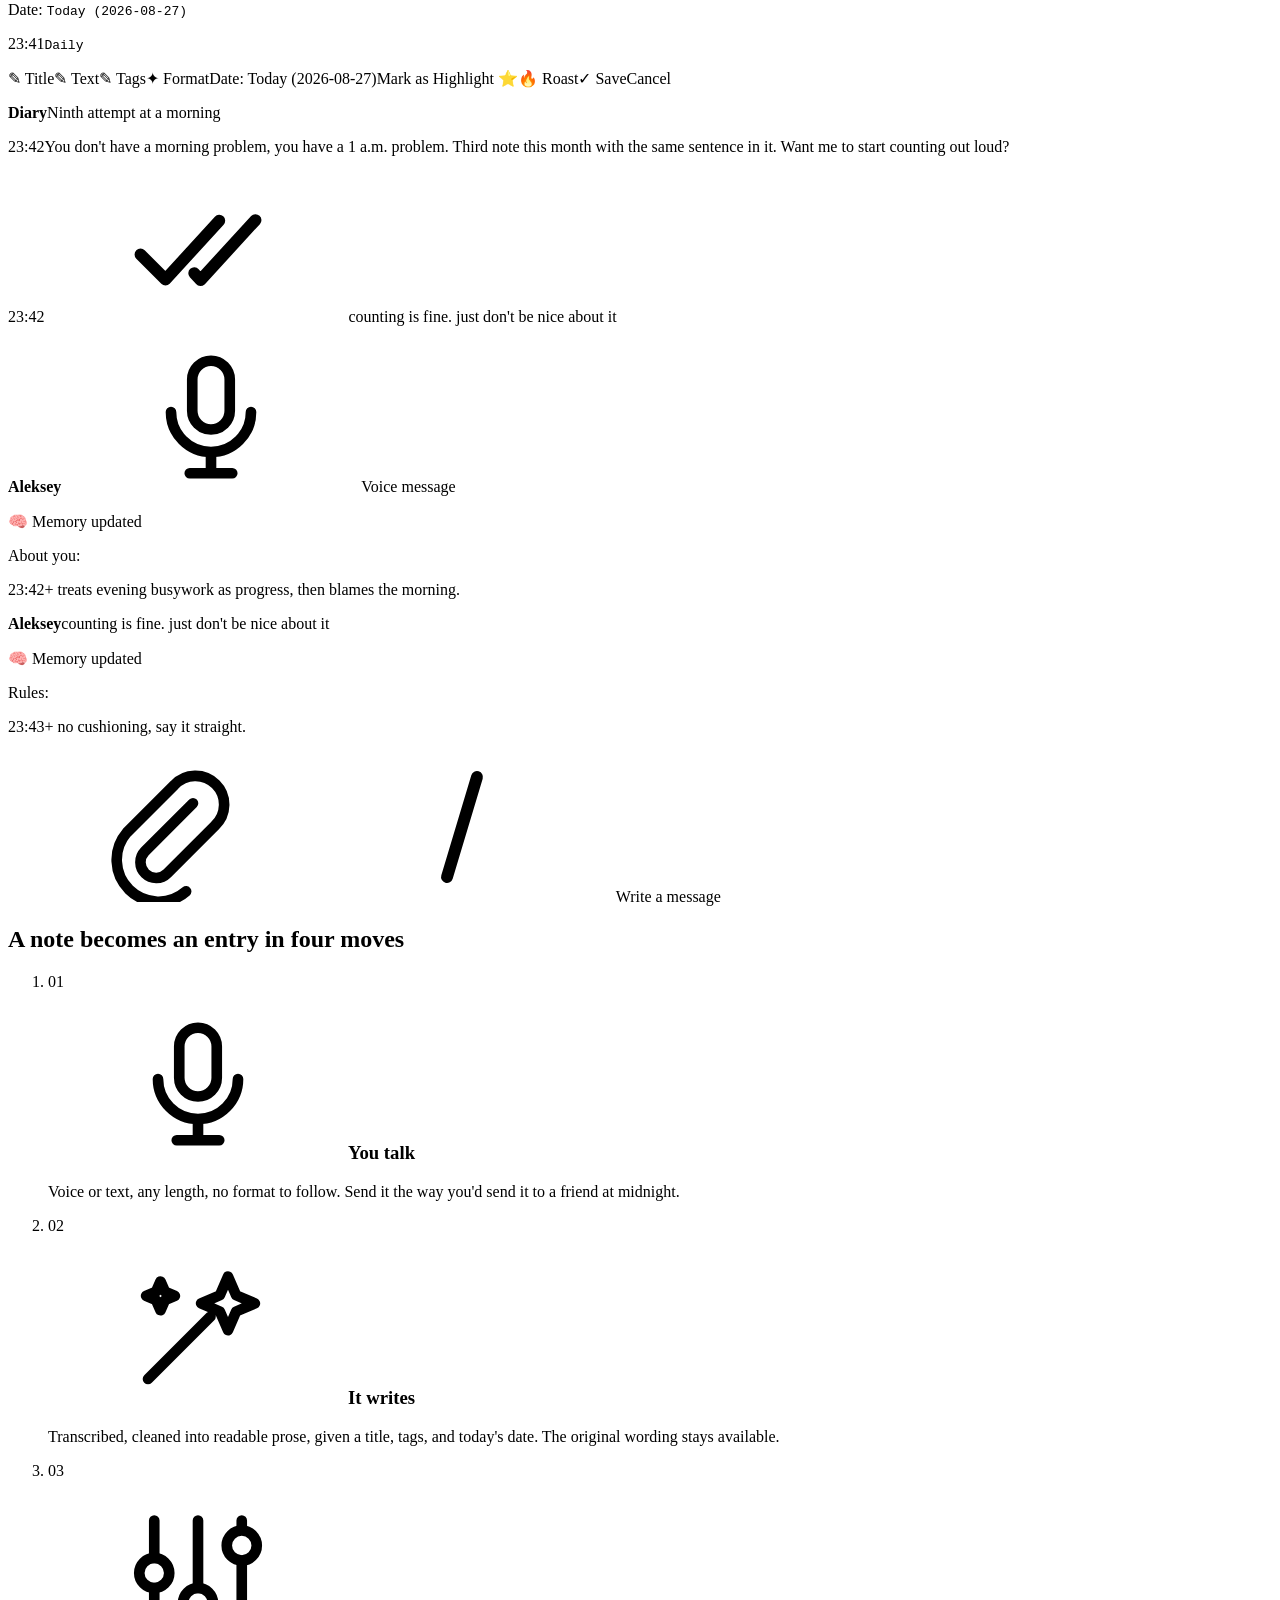
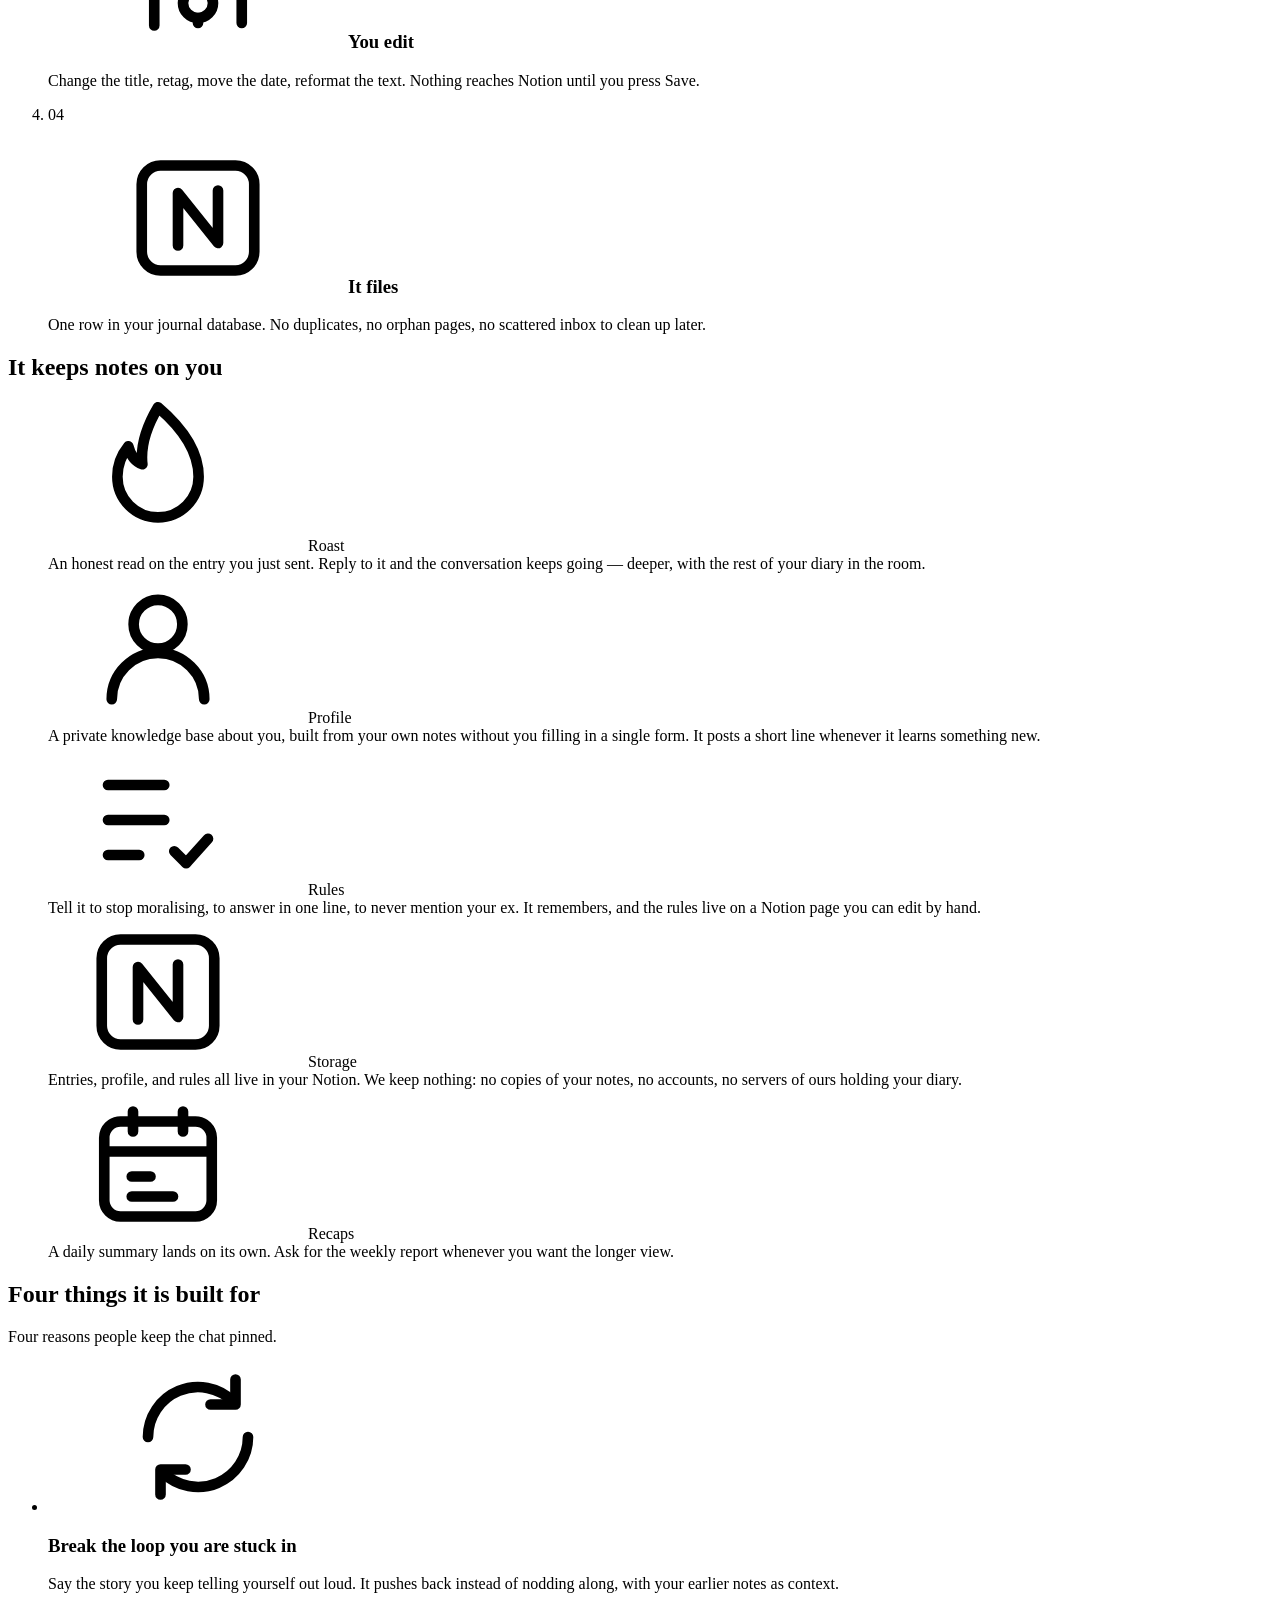
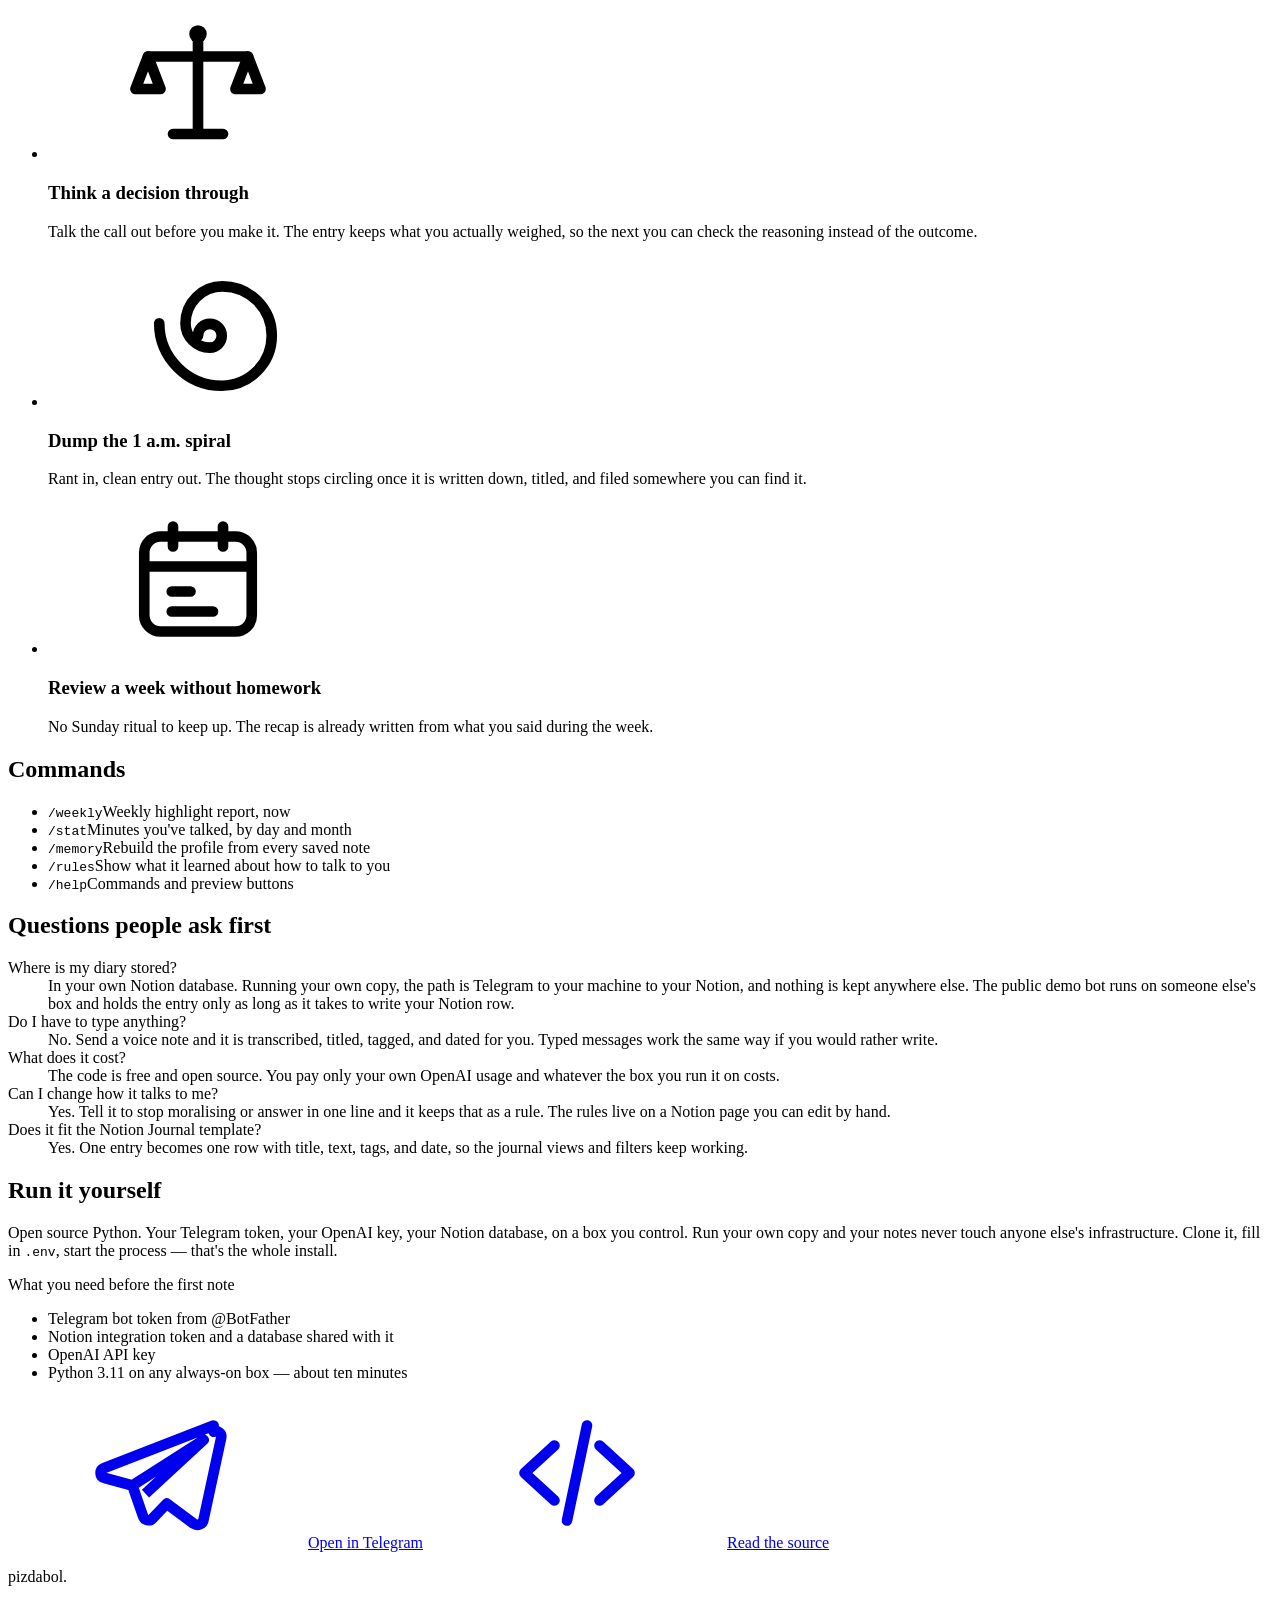
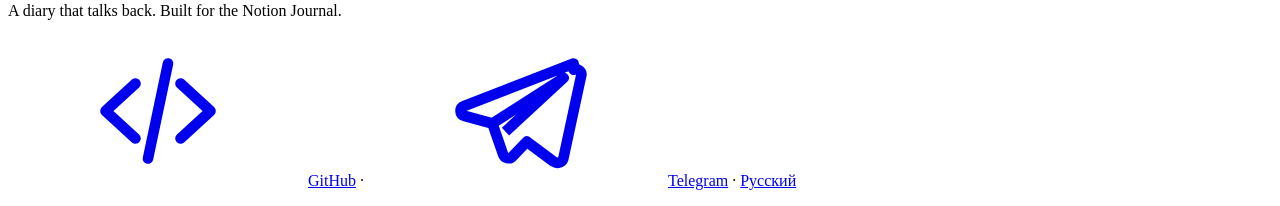
==== commit 7dd5ce1c: "fix(landing): real bot message flow in hero, TG desktop metrics, rail+slab section shapes, icon and " ====
--- a/landing/index.html
+++ b/landing/index.html
@@ -34,7 +34,7 @@
 <link rel="icon" href="/favicon.svg" type="image/svg+xml">
 <link rel="preconnect" href="https://fonts.googleapis.com">
 <link rel="preconnect" href="https://fonts.gstatic.com" crossorigin>
-<link href="https://fonts.googleapis.com/css2?family=Unbounded:wght@500;700;800&family=Onest:wght@400;500;600&family=JetBrains+Mono:wght@400;500&display=swap" rel="stylesheet">
+<link href="https://fonts.googleapis.com/css2?family=Unbounded:wght@500;700;800&family=Onest:wght@400&family=JetBrains+Mono:ital,wght@0,400;0,500;1,500&display=swap" rel="stylesheet">
 <link rel="stylesheet" href="/styles.css">
 
 <script type="application/ld+json">
@@ -116,17 +116,17 @@
 <svg class="sprite" aria-hidden="true" focusable="false" xmlns="http://www.w3.org/2000/svg"><defs>
 <symbol id="i-mic" viewBox="0 0 24 24"><rect x="9" y="3" width="6" height="11" rx="3" stroke="currentColor" stroke-width="1.7" fill="none"/><path d="M5.6 11.2a6.4 6.4 0 0 0 12.8 0M12 17.6V21M8.6 21h6.8" stroke="currentColor" stroke-width="1.7" fill="none" stroke-linecap="round"/></symbol>
 <symbol id="i-notion" viewBox="0 0 24 24"><rect x="3" y="3.6" width="18" height="16.8" rx="3" stroke="currentColor" stroke-width="1.7" fill="none"/><path d="M8.8 16.4V8l6.4 8V7.6" stroke="currentColor" stroke-width="1.7" fill="none" stroke-linecap="round" stroke-linejoin="round"/></symbol>
-<symbol id="i-flame" viewBox="0 0 24 24"><path d="M12 3.2c3.4 2.9 5.2 5.9 5.2 8.9a5.2 5.2 0 0 1-10.4 0c0-1.5.5-2.8 1.4-3.9.3 1.2.9 2 1.8 2.3-.3-2.6.7-5.1 2-7.3Z" stroke="currentColor" stroke-width="1.7" fill="none" stroke-linejoin="round"/></symbol>
-<symbol id="i-brain" viewBox="0 0 24 24"><path d="M11 5.2a2.8 2.8 0 0 0-4.7 1.5A2.7 2.7 0 0 0 4 9.4c0 .9.4 1.7 1.1 2.2A2.8 2.8 0 0 0 5.6 16a2.8 2.8 0 0 0 2.8 2.8H11V5.2ZM13 5.2a2.8 2.8 0 0 1 4.7 1.5A2.7 2.7 0 0 1 20 9.4c0 .9-.4 1.7-1.1 2.2a2.8 2.8 0 0 1-.5 4.4 2.8 2.8 0 0 1-2.8 2.8H13V5.2Z" stroke="currentColor" stroke-width="1.7" fill="none" stroke-linejoin="round"/></symbol>
+<symbol id="i-flame" viewBox="0 0 24 24"><path d="M12 1c4.25 3.625 6.5 7.375 6.5 11.125a6.5 6.5 0 0 1-13 0c0-1.875.625-3.5 1.75-4.875.375 1.5 1.125 2.5 2.25 2.875-.375-3.25.875-6.375 2.5-9.125Z" stroke="currentColor" stroke-width="1.7" fill="none" stroke-linejoin="round"/></symbol>
+<symbol id="i-profile" viewBox="0 0 24 24"><circle cx="12" cy="8.2" r="3.9" stroke="currentColor" stroke-width="1.7" fill="none"/><path d="M4.6 20.2a7.4 7.4 0 0 1 14.8 0" stroke="currentColor" stroke-width="1.7" fill="none" stroke-linecap="round"/></symbol>
+<symbol id="i-spiral" viewBox="0 0 24 24"><path d="M12 12.6a1.9 1.9 0 1 1 1.9 1.9 3.9 3.9 0 0 1-3.9-3.9 5.9 5.9 0 0 1 5.9-5.9 7.9 7.9 0 0 1 7.9 7.9c0 4.4-3.6 8-8 8-5.5 0-10-4.5-10-10" stroke="currentColor" stroke-width="1.7" fill="none" stroke-linecap="round"/></symbol>
 <symbol id="i-rules" viewBox="0 0 24 24"><path d="M4 6.4h9M4 12h9M4 17.6h5" stroke="currentColor" stroke-width="1.7" stroke-linecap="round"/><path d="m14.6 17 1.9 1.9 3.5-3.9" stroke="currentColor" stroke-width="1.7" fill="none" stroke-linecap="round" stroke-linejoin="round"/></symbol>
 <symbol id="i-calendar" viewBox="0 0 24 24"><rect x="3.4" y="5.2" width="17.2" height="15.2" rx="2.6" stroke="currentColor" stroke-width="1.7" fill="none"/><path d="M3.4 10h17.2M8 3.6v3.2M16 3.6v3.2M7.8 14h3M7.8 17.2h6.6" stroke="currentColor" stroke-width="1.7" stroke-linecap="round"/></symbol>
 <symbol id="i-wand" viewBox="0 0 24 24"><path d="M4 20 14 10M16.8 3.6l1.3 3 3 1.3-3 1.3-1.3 3-1.3-3-3-1.3 3-1.3ZM6 4.4l.7 1.6 1.6.7-1.6.7L6 9l-.7-1.6L3.7 6.7l1.6-.7Z" stroke="currentColor" stroke-width="1.7" fill="none" stroke-linecap="round" stroke-linejoin="round"/></symbol>
 <symbol id="i-sliders" viewBox="0 0 24 24"><path d="M5 3.6v6M5 14.4v6M12 3.6v10.8M12 19.2v.8M19 3.6v1.2M19 10v10" stroke="currentColor" stroke-width="1.7" stroke-linecap="round"/><circle cx="5" cy="12" r="2.4" stroke="currentColor" stroke-width="1.7" fill="none"/><circle cx="12" cy="16.8" r="2.4" stroke="currentColor" stroke-width="1.7" fill="none"/><circle cx="19" cy="7.6" r="2.4" stroke="currentColor" stroke-width="1.7" fill="none"/></symbol>
 <symbol id="i-telegram" viewBox="0 0 24 24"><path d="M20.9 4.4 3.4 11.2c-.8.3-.8 1.4.1 1.6l4.4 1.2 1.7 4.9c.2.7 1.1.9 1.6.3l2.2-2.3 4.3 3.2c.6.4 1.5.1 1.6-.7l2.8-13c.2-.7-.5-1.3-1.2-1ZM7.9 14l11.4-7.3-9.3 8.6" stroke="currentColor" stroke-width="1.7" fill="none" stroke-linejoin="round"/></symbol>
 <symbol id="i-code" viewBox="0 0 24 24"><path d="m8.4 7.6-4.8 4.4 4.8 4.4M15.6 7.6l4.8 4.4-4.8 4.4M13.6 4.4l-3.2 15.2" stroke="currentColor" stroke-width="1.7" fill="none" stroke-linecap="round" stroke-linejoin="round"/></symbol>
-<symbol id="i-shield" viewBox="0 0 24 24"><path d="M12 3 4.4 5.8v6.4c0 4.4 3.2 7.9 7.6 9.4 4.4-1.5 7.6-5 7.6-9.4V5.8L12 3Z" stroke="currentColor" stroke-width="1.7" fill="none" stroke-linejoin="round"/><path d="m8.6 12.2 2.4 2.4 4.4-4.8" stroke="currentColor" stroke-width="1.7" fill="none" stroke-linecap="round" stroke-linejoin="round"/></symbol>
-<symbol id="i-loop" viewBox="0 0 24 24"><path d="M4.4 12a7.6 7.6 0 0 1 12.9-5.4M19.6 12a7.6 7.6 0 0 1-12.9 5.4" stroke="currentColor" stroke-width="1.7" fill="none" stroke-linecap="round"/><path d="M17.8 2.8v4h-4M6.2 21.2v-4h4" stroke="currentColor" stroke-width="1.7" fill="none" stroke-linecap="round" stroke-linejoin="round"/></symbol>
-<symbol id="i-scale" viewBox="0 0 24 24"><path d="M12 4v16M8 20h8M4 7.6h16" stroke="currentColor" stroke-width="1.7" fill="none" stroke-linecap="round"/><path d="M4 7.6 1.6 13.2h4.8L4 7.6ZM20 7.6l-2.4 5.6h4.8L20 7.6Z" stroke="currentColor" stroke-width="1.7" fill="none" stroke-linejoin="round"/><circle cx="12" cy="4" r="1.4" fill="currentColor"/></symbol>
+<symbol id="i-loop" viewBox="0 0 24 24"><path d="M4 12a8 8 0 0 1 13.6-5.7M20 12a8 8 0 0 1-13.6 5.7" stroke="currentColor" stroke-width="1.7" fill="none" stroke-linecap="round"/><path d="M18 2.8v4h-4M6 21.2v-4h4" stroke="currentColor" stroke-width="1.7" fill="none" stroke-linecap="round" stroke-linejoin="round"/></symbol>
+<symbol id="i-scale" viewBox="0 0 24 24"><path d="M12 4v16M8 20h8M4 7.6h16" stroke="currentColor" stroke-width="1.7" fill="none" stroke-linecap="round"/><path d="M4 7.6 2 12.8h4L4 7.6ZM20 7.6l-2 5.2h4L20 7.6Z" stroke="currentColor" stroke-width="1.7" fill="none" stroke-linejoin="round"/><circle cx="12" cy="4" r="1.4" fill="currentColor"/></symbol>
 <symbol id="i-checks" viewBox="0 0 24 24"><path d="m2.8 13.2 4 4 8.6-9.4M11.4 16.2l1 1.1 8.8-9.6" stroke="currentColor" stroke-width="1.9" fill="none" stroke-linecap="round" stroke-linejoin="round"/></symbol>
 <symbol id="i-search" viewBox="0 0 24 24"><circle cx="11" cy="11" r="6.4" stroke="currentColor" stroke-width="1.8" fill="none"/><path d="m15.8 15.8 4.4 4.4" stroke="currentColor" stroke-width="1.8" stroke-linecap="round"/></symbol>
 <symbol id="i-clip" viewBox="0 0 24 24"><path d="M17.6 8.2 9.9 15.9a2.5 2.5 0 0 0 3.6 3.5l7.6-7.6a4.6 4.6 0 1 0-6.5-6.5l-7.6 7.6a6.7 6.7 0 0 0 9.5 9.4" stroke="currentColor" stroke-width="1.7" fill="none" stroke-linecap="round" stroke-linejoin="round"/></symbol>
@@ -143,7 +143,7 @@
     <a href="https://github.com/ashugaev/telegram-voice-diary-bot">Source</a>
     <a class="lang" href="/ru/" hreflang="ru" lang="ru">RU</a>
   </nav>
-  <a class="btn btn-sm" href="https://t.me/pizdabol_ai_bot"><svg class="ico" aria-hidden="true"><use href="#i-telegram"></use></svg>Open in Telegram</a>
+  <a class="btn btn-sm" href="https://t.me/pizdabol_ai_bot"><svg class="ico" aria-hidden="true"><use href="#i-telegram"></use></svg><span class="lbl">Open in Telegram</span></a>
 </header>
 
 <main id="main">
@@ -161,12 +161,12 @@
     </div>
 
     <div class="hero-thread" id="thread">
-      <div class="tg" role="group" aria-label="Telegram chat with the diary bot: a 47-second voice note becomes a draft entry with edit buttons, saving rewrites it into a confirmation, the bot answers bluntly, and then it updates what it remembers about the author.">
+      <div class="tg" role="group" aria-label="Telegram chat with the diary bot: a 47-second voice note is transcribed into a draft entry with edit buttons, the bot answers bluntly in roast mode, and then posts two notes about what it now remembers.">
         <header class="tg-head">
-          <img class="tg-ava" src="/avatar.svg" width="42" height="42" alt="" aria-hidden="true">
+          <img class="tg-ava" src="/avatar.svg" width="40" height="40" alt="" aria-hidden="true">
           <div class="tg-peer">
             <p class="tg-name">Diary</p>
-            <p class="tg-status"><span class="s-idle">bot</span><span class="s-typing">typing…</span></p>
+            <p class="tg-status">bot</p>
           </div>
           <span class="tg-actions" aria-hidden="true"><svg class="ico tg-act" aria-hidden="true"><use href="#i-search"></use></svg><svg class="ico tg-act" aria-hidden="true"><use href="#i-dots"></use></svg></span>
         </header>
@@ -175,7 +175,7 @@
           <div class="tg-scroll">
             <p class="tg-day">Today</p>
 
-            <div class="slot" style="--i:0"><div class="row out"><article class="msg out">
+            <div class="slot s0"><div class="row out"><article class="msg out">
               <div class="voice">
                 <span class="play" aria-hidden="true"></span>
                 <svg class="wave" viewBox="0 0 105 24" width="105" height="24" aria-hidden="true"><g fill="currentColor" fill-opacity="1"><rect x="0.0" y="17" width="2" height="7" rx="1"/><rect x="3.5" y="11" width="2" height="13" rx="1"/><rect x="7.0" y="4" width="2" height="20" rx="1"/><rect x="10.5" y="14" width="2" height="10" rx="1"/><rect x="14.0" y="0" width="2" height="24" rx="1"/><rect x="17.5" y="12" width="2" height="12" rx="1"/><rect x="21.0" y="7" width="2" height="17" rx="1"/><rect x="24.5" y="19" width="2" height="5" rx="1"/><rect x="28.0" y="5" width="2" height="19" rx="1"/><rect x="31.5" y="15" width="2" height="9" rx="1"/><rect x="35.0" y="2" width="2" height="22" rx="1"/><rect x="38.5" y="12" width="2" height="12" rx="1"/><rect x="42.0" y="9" width="2" height="15" rx="1"/><rect x="45.5" y="17" width="2" height="7" rx="1"/><rect x="49.0" y="3" width="2" height="21" rx="1"/><rect x="52.5" y="14" width="2" height="10" rx="1"/><rect x="56.0" y="7" width="2" height="17" rx="1"/></g><g fill="currentColor" fill-opacity="0.42"><rect x="59.5" y="20" width="2" height="4" rx="1"/><rect x="63.0" y="10" width="2" height="14" rx="1"/><rect x="66.5" y="2" width="2" height="22" rx="1"/><rect x="70.0" y="15" width="2" height="9" rx="1"/><rect x="73.5" y="7" width="2" height="17" rx="1"/><rect x="77.0" y="18" width="2" height="6" rx="1"/><rect x="80.5" y="12" width="2" height="12" rx="1"/><rect x="84.0" y="5" width="2" height="19" rx="1"/><rect x="87.5" y="16" width="2" height="8" rx="1"/><rect x="91.0" y="9" width="2" height="15" rx="1"/><rect x="94.5" y="20" width="2" height="4" rx="1"/><rect x="98.0" y="13" width="2" height="11" rx="1"/><rect x="101.5" y="18" width="2" height="6" rx="1"/></g></svg>
@@ -183,34 +183,43 @@
               </div>
             </article></div></div>
 
-            <div class="slot" style="--i:1"><div class="row in"><article class="msg in">
+            <div class="slot s-status"><div class="row in"><article class="msg in">
+              <p>Transcribing…<span class="meta">23:41</span></p>
+            </article></div></div>
+
+            <div class="slot s1"><div class="row in"><article class="msg in">
               <p class="quote"><b>Aleksey</b><span><svg class="ico q-ico" aria-hidden="true"><use href="#i-mic"></use></svg>Voice message</span></p>
               <p class="card-title">Ninth attempt at a morning</p>
               <p class="card-body">Said nine again, started at noon again. Spent the evening being productive about things nobody asked for, and now it's midnight and I'm annoyed at myself in the exact same words as Sunday.</p>
               <p class="card-date">Date: <code>Today (2026-08-27)</code></p>
               <p class="card-tag"><span class="meta">23:41</span><code>Daily</code></p>
-              <div class="slot inline" style="--i:3"><p class="saved-line">✓ Saved to Notion and verified</p></div>
-            </article></div></div>
-
-            <div class="slot kbd-slot" style="--i:2"><div class="row in"><div class="kbd" aria-hidden="true">
+            </article></div></div>
+
+            <div class="slot s2"><div class="row in"><div class="kbd" aria-hidden="true">
               <span>✎ Title</span><span>✎ Text</span><span>✎ Tags</span><span class="w">✦ Format</span><span class="w">Date: Today (2026-08-27)</span><span class="w">Mark as Highlight ⭐</span><span class="w">🔥 Roast</span><span class="w">✓ Save</span><span class="w">Cancel</span>
             </div></div></div>
 
-            <div class="slot" style="--i:4"><div class="row in"><article class="msg in">
+            <div class="slot s3"><div class="row in"><article class="msg in">
+              <p class="quote"><b>Diary</b><span>Ninth attempt at a morning</span></p>
+              <p><span class="meta">23:42</span>You don't have a morning problem, you have a 1 a.m. problem. Third note this month with the same sentence in it. Want me to start counting out loud?</p>
+            </article></div></div>
+
+            <div class="slot s4"><div class="row out"><article class="msg out">
+              <p><span class="meta">23:42 <svg class="ico checks" aria-hidden="true"><use href="#i-checks"></use></svg></span>counting is fine. just don't be nice about it</p>
+            </article></div></div>
+
+            <div class="slot s5"><div class="row in"><article class="msg in">
               <p class="quote"><b>Aleksey</b><span><svg class="ico q-ico" aria-hidden="true"><use href="#i-mic"></use></svg>Voice message</span></p>
-              <p><span class="meta">23:42</span>You don't have a morning problem, you have a 1 a.m. problem. Third note this month with the same sentence in it. Want me to start counting out loud?</p>
-            </article></div></div>
-
-            <div class="slot" style="--i:5"><div class="row out"><article class="msg out">
-              <p><span class="meta">23:42 <svg class="ico checks" aria-hidden="true"><use href="#i-checks"></use></svg></span>counting is fine. just don't be nice about it</p>
-            </article></div></div>
-
-            <div class="slot" style="--i:6"><div class="row in"><article class="msg in">
               <p class="memo-head">🧠 Memory updated</p>
-              <p class="memo-line">About you:</p>
-              <p class="memo-line">+ evening productivity is avoidance, not output.</p>
-              <p class="memo-line">Rules:</p>
-              <p class="memo-line"><span class="meta">23:42</span>+ no cushioning — say it straight.</p>
+              <p>About you:</p>
+              <p><span class="meta">23:42</span>+ treats evening busywork as progress, then blames the morning.</p>
+            </article></div></div>
+
+            <div class="slot s6"><div class="row in"><article class="msg in">
+              <p class="quote"><b>Aleksey</b><span>counting is fine. just don't be nice about it</span></p>
+              <p class="memo-head">🧠 Memory updated</p>
+              <p>Rules:</p>
+              <p><span class="meta">23:43</span>+ no cushioning, say it straight.</p>
             </article></div></div>
           </div>
         </div>
@@ -254,13 +263,14 @@
 
   <section class="learns">
     <h2 class="section-title">It keeps notes on you</h2>
+    </div>
     <dl class="spec">
       <div>
         <dt><svg class="ico" aria-hidden="true"><use href="#i-flame"></use></svg>Roast</dt>
         <dd>An honest read on the entry you just sent. Reply to it and the conversation keeps going — deeper, with the rest of your diary in the room.</dd>
       </div>
       <div>
-        <dt><svg class="ico" aria-hidden="true"><use href="#i-brain"></use></svg>Profile</dt>
+        <dt><svg class="ico" aria-hidden="true"><use href="#i-profile"></use></svg>Profile</dt>
         <dd>A private knowledge base about you, built from your own notes without you filling in a single form. It posts a short line whenever it learns something new.</dd>
       </div>
       <div>
@@ -278,8 +288,11 @@
     </dl>
   </section>
 
-  <section class="cases">
-    <h2 class="section-title">Four things it is built for</h2>
+  <section class="cases band">
+    <div class="band-head">
+      <h2 class="section-title">Four things it is built for</h2>
+      <p class="band-note">Four reasons people keep the chat pinned.</p>
+    </div>
     <ul class="case-list">
       <li>
         <svg class="ico ico-lg" aria-hidden="true"><use href="#i-loop"></use></svg>
@@ -292,7 +305,7 @@
         <p>Talk the call out before you make it. The entry keeps what you actually weighed, so the next you can check the reasoning instead of the outcome.</p>
       </li>
       <li>
-        <svg class="ico ico-lg" aria-hidden="true"><use href="#i-brain"></use></svg>
+        <svg class="ico ico-lg" aria-hidden="true"><use href="#i-spiral"></use></svg>
         <h3>Dump the 1 a.m. spiral</h3>
         <p>Rant in, clean entry out. The thought stops circling once it is written down, titled, and filed somewhere you can find it.</p>
       </li>
@@ -304,19 +317,23 @@
     </ul>
   </section>
 
-  <section class="cmds">
-    <h2 class="section-title">Commands</h2>
-    <ul class="cmd-list">
+  <section class="cmds slab">
+    <div class="slab-in">
+      <h2 class="kicker">Commands</h2>
+      <ul class="cmd-list">
       <li><code>/weekly</code><span>Weekly highlight report, now</span></li>
       <li><code>/stat</code><span>Minutes you've talked, by day and month</span></li>
       <li><code>/memory</code><span>Rebuild the profile from every saved note</span></li>
       <li><code>/rules</code><span>Show what it learned about how to talk to you</span></li>
       <li><code>/help</code><span>Commands and preview buttons</span></li>
-    </ul>
-  </section>
-
-  <section class="faq" id="faq">
-    <h2 class="section-title">Questions people ask first</h2>
+      </ul>
+    </div>
+  </section>
+
+  <section class="faq band" id="faq">
+    <div class="band-head">
+      <h2 class="section-title">Questions people ask first</h2>
+    </div>
     <dl class="spec">
       <div>
         <dt>Where is my diary stored?</dt>
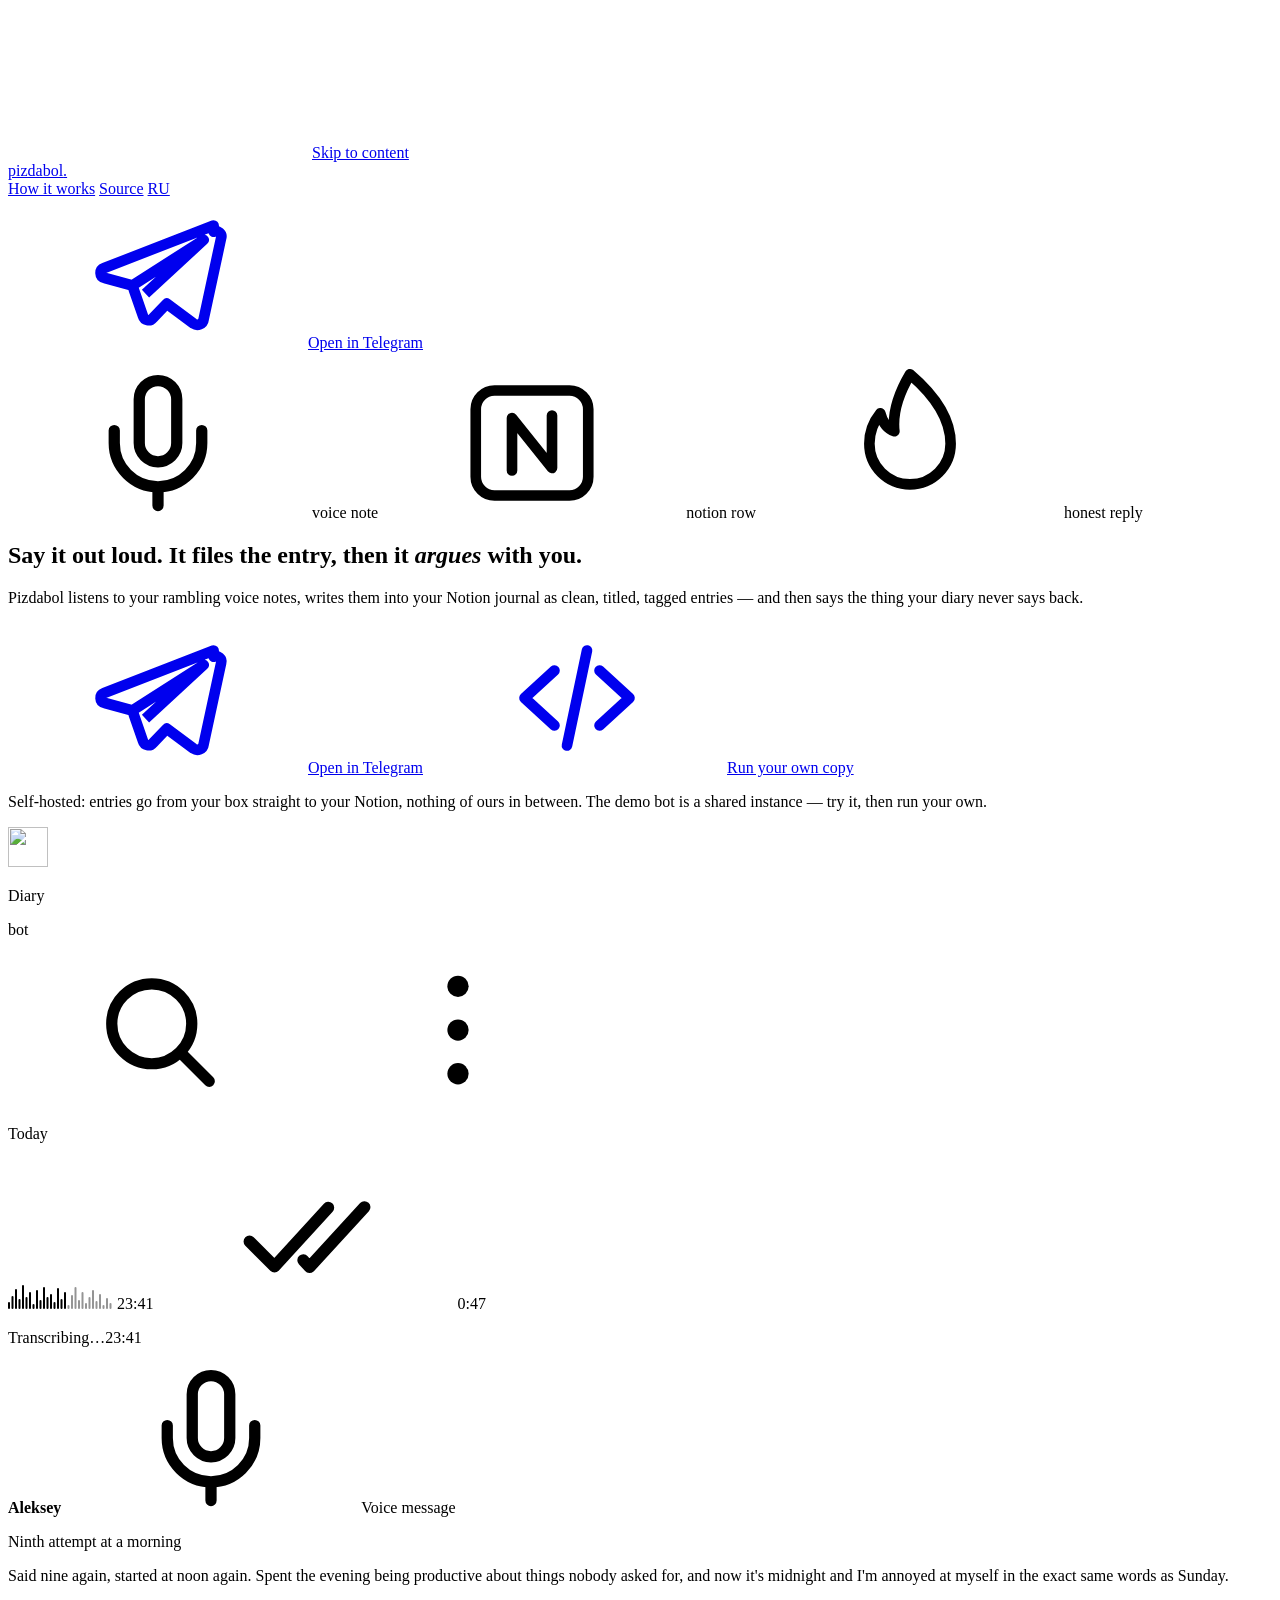
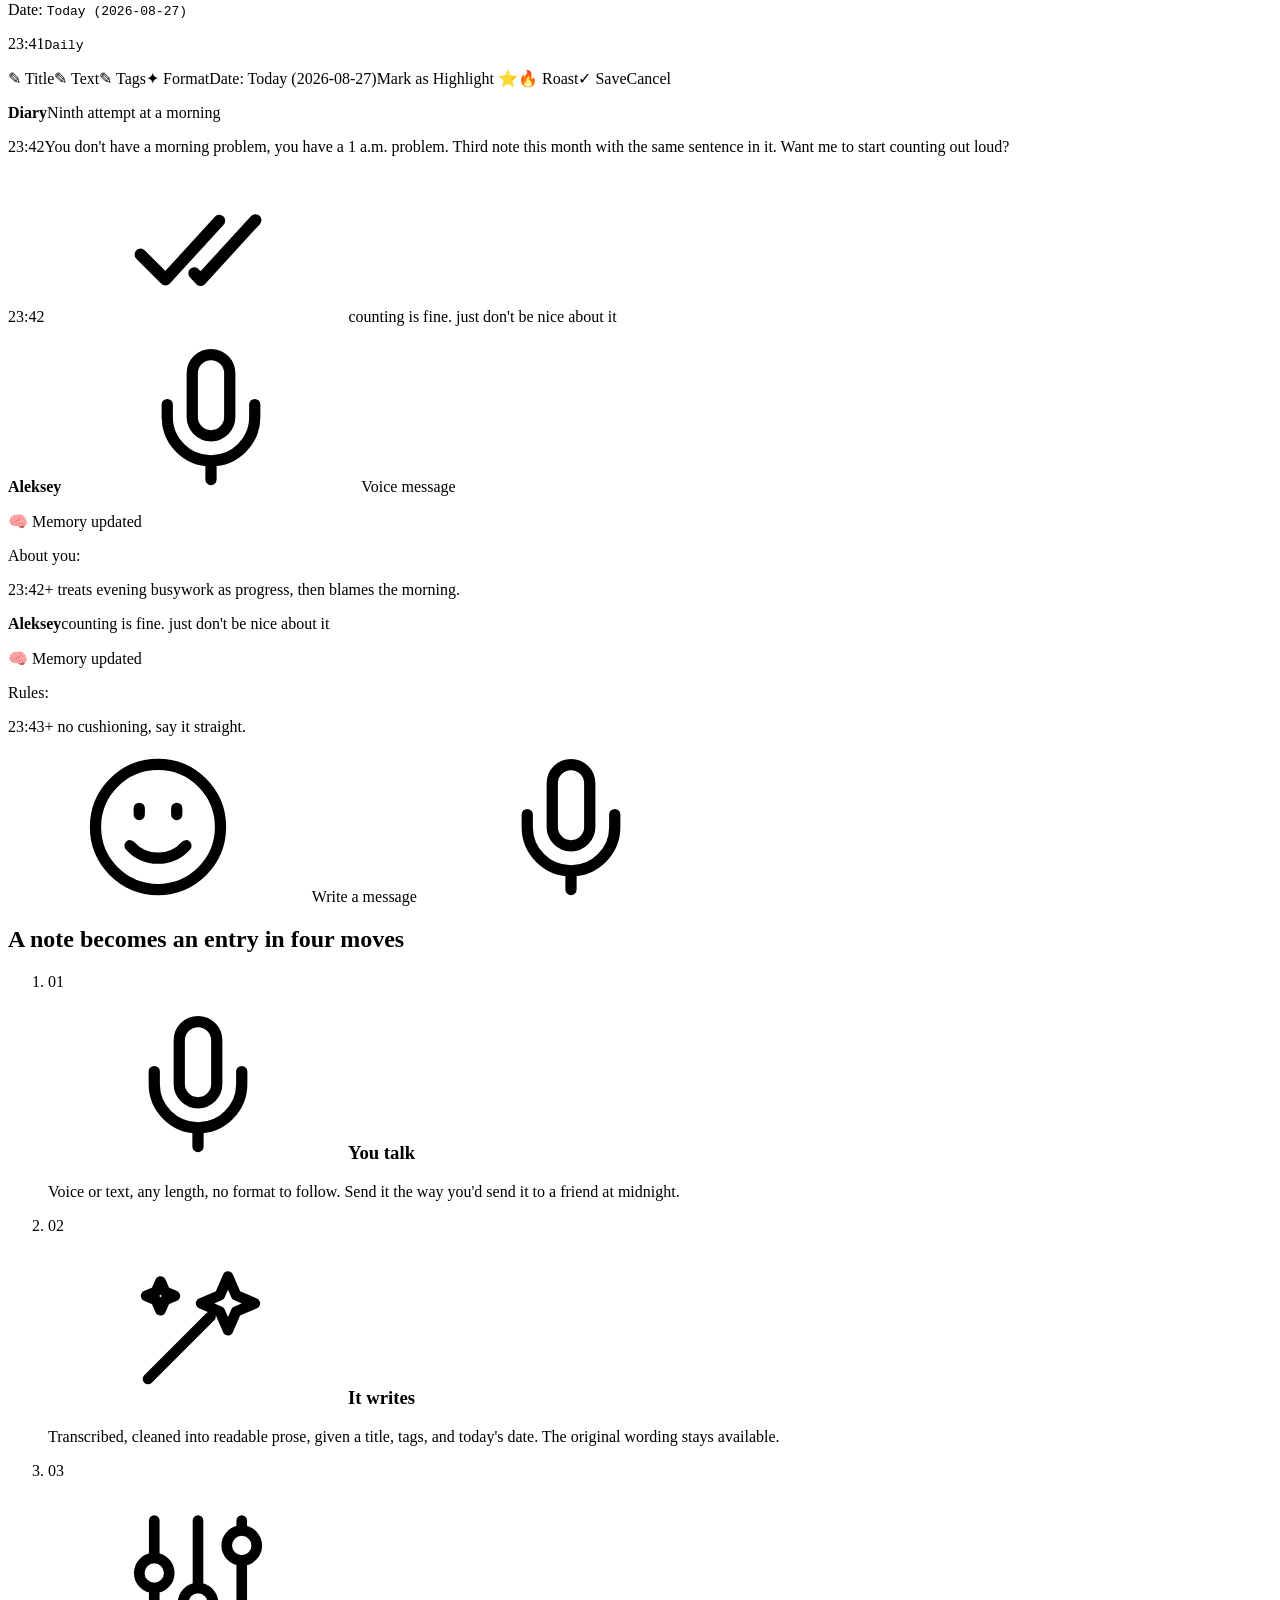
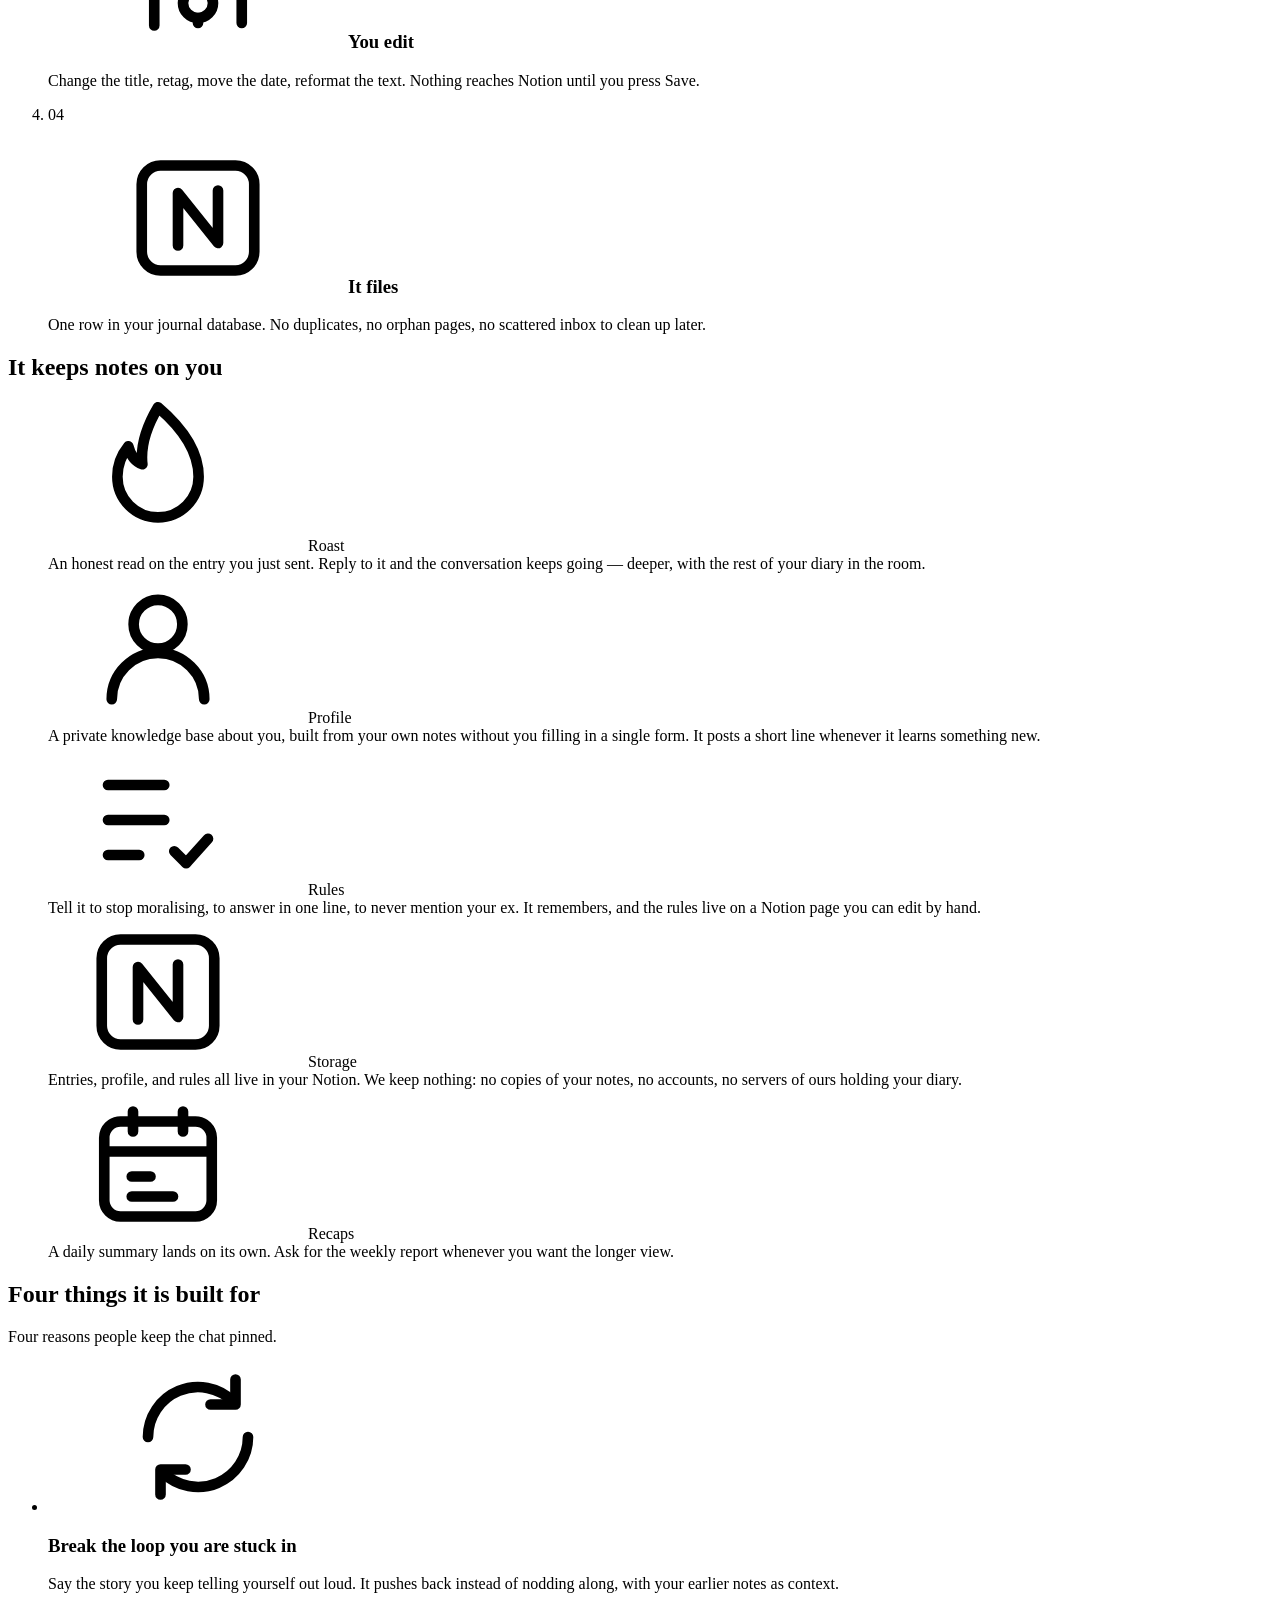
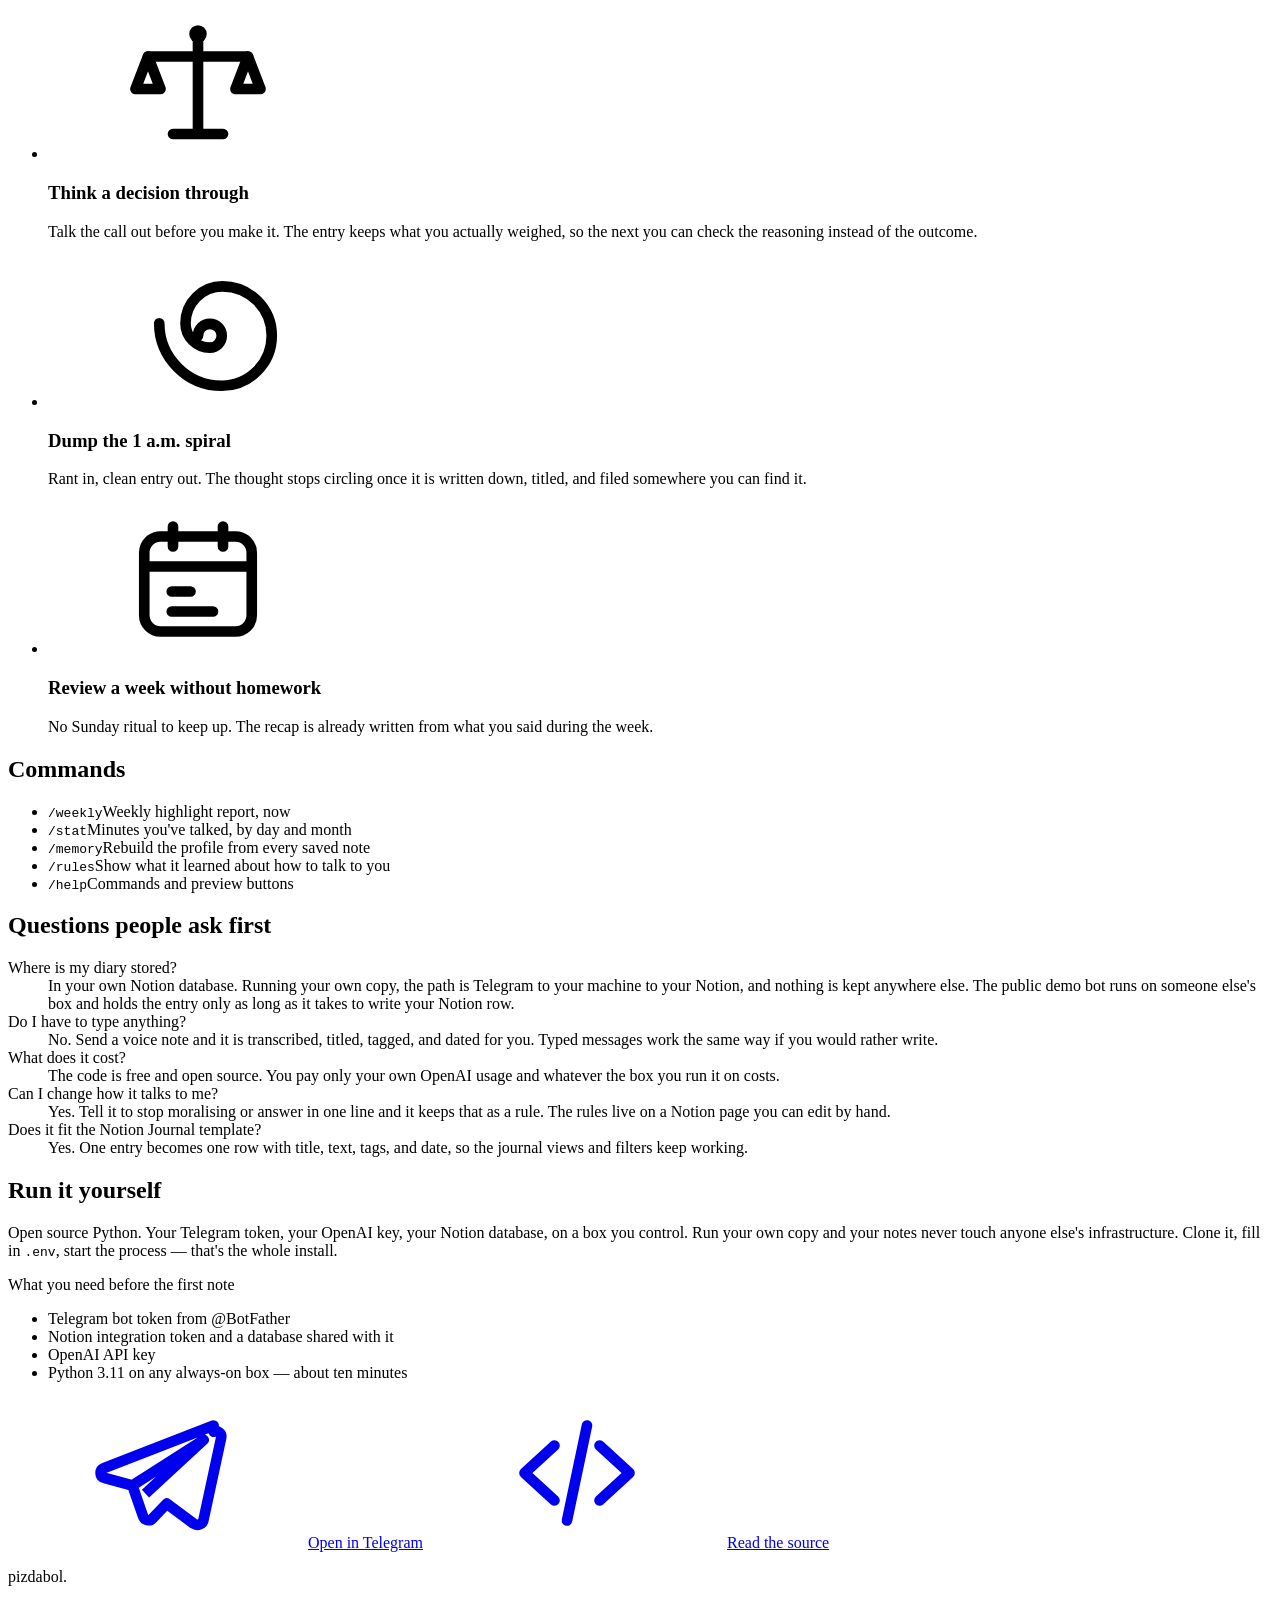
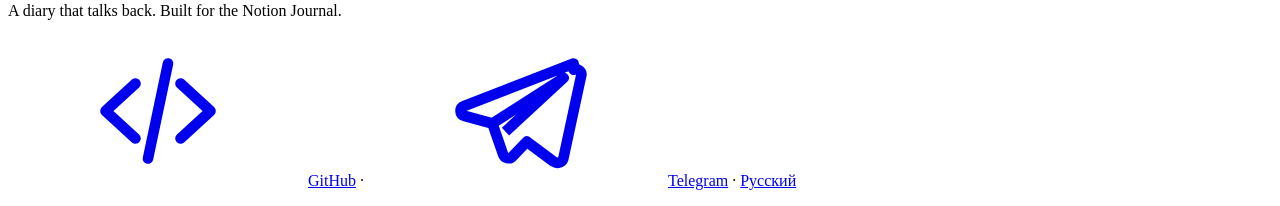
==== commit ae01e8bf: "fix(landing): composer keeps only Lucide smile and mic, drop The thread nav link" ====
--- a/landing/index.html
+++ b/landing/index.html
@@ -114,7 +114,8 @@
 </head>
 <body>
 <svg class="sprite" aria-hidden="true" focusable="false" xmlns="http://www.w3.org/2000/svg"><defs>
-<symbol id="i-mic" viewBox="0 0 24 24"><rect x="9" y="3" width="6" height="11" rx="3" stroke="currentColor" stroke-width="1.7" fill="none"/><path d="M5.6 11.2a6.4 6.4 0 0 0 12.8 0M12 17.6V21M8.6 21h6.8" stroke="currentColor" stroke-width="1.7" fill="none" stroke-linecap="round"/></symbol>
+<!-- smile and mic glyphs: Lucide (lucide.dev), ISC --><symbol id="i-mic" viewBox="0 0 24 24"><rect x="9" y="2" width="6" height="13" rx="3" stroke="currentColor" stroke-width="1.8" fill="none"/><path d="M19 10v2a7 7 0 0 1-14 0v-2M12 19v3" stroke="currentColor" stroke-width="1.8" fill="none" stroke-linecap="round" stroke-linejoin="round"/></symbol>
+<symbol id="i-smile" viewBox="0 0 24 24"><circle cx="12" cy="12" r="10" stroke="currentColor" stroke-width="1.8" fill="none"/><path d="M15 10V9M9 10V9M16.472 15a6 6 0 0 1-8.943 0" stroke="currentColor" stroke-width="1.8" fill="none" stroke-linecap="round" stroke-linejoin="round"/></symbol>
 <symbol id="i-notion" viewBox="0 0 24 24"><rect x="3" y="3.6" width="18" height="16.8" rx="3" stroke="currentColor" stroke-width="1.7" fill="none"/><path d="M8.8 16.4V8l6.4 8V7.6" stroke="currentColor" stroke-width="1.7" fill="none" stroke-linecap="round" stroke-linejoin="round"/></symbol>
 <symbol id="i-flame" viewBox="0 0 24 24"><path d="M12 1c4.25 3.625 6.5 7.375 6.5 11.125a6.5 6.5 0 0 1-13 0c0-1.875.625-3.5 1.75-4.875.375 1.5 1.125 2.5 2.25 2.875-.375-3.25.875-6.375 2.5-9.125Z" stroke="currentColor" stroke-width="1.7" fill="none" stroke-linejoin="round"/></symbol>
 <symbol id="i-profile" viewBox="0 0 24 24"><circle cx="12" cy="8.2" r="3.9" stroke="currentColor" stroke-width="1.7" fill="none"/><path d="M4.6 20.2a7.4 7.4 0 0 1 14.8 0" stroke="currentColor" stroke-width="1.7" fill="none" stroke-linecap="round"/></symbol>
@@ -129,8 +130,6 @@
 <symbol id="i-scale" viewBox="0 0 24 24"><path d="M12 4v16M8 20h8M4 7.6h16" stroke="currentColor" stroke-width="1.7" fill="none" stroke-linecap="round"/><path d="M4 7.6 2 12.8h4L4 7.6ZM20 7.6l-2 5.2h4L20 7.6Z" stroke="currentColor" stroke-width="1.7" fill="none" stroke-linejoin="round"/><circle cx="12" cy="4" r="1.4" fill="currentColor"/></symbol>
 <symbol id="i-checks" viewBox="0 0 24 24"><path d="m2.8 13.2 4 4 8.6-9.4M11.4 16.2l1 1.1 8.8-9.6" stroke="currentColor" stroke-width="1.9" fill="none" stroke-linecap="round" stroke-linejoin="round"/></symbol>
 <symbol id="i-search" viewBox="0 0 24 24"><circle cx="11" cy="11" r="6.4" stroke="currentColor" stroke-width="1.8" fill="none"/><path d="m15.8 15.8 4.4 4.4" stroke="currentColor" stroke-width="1.8" stroke-linecap="round"/></symbol>
-<symbol id="i-clip" viewBox="0 0 24 24"><path d="M17.6 8.2 9.9 15.9a2.5 2.5 0 0 0 3.6 3.5l7.6-7.6a4.6 4.6 0 1 0-6.5-6.5l-7.6 7.6a6.7 6.7 0 0 0 9.5 9.4" stroke="currentColor" stroke-width="1.7" fill="none" stroke-linecap="round" stroke-linejoin="round"/></symbol>
-<symbol id="i-slash" viewBox="0 0 24 24"><path d="M14.4 4 9.6 20" stroke="currentColor" stroke-width="1.9" stroke-linecap="round"/></symbol>
 <symbol id="i-dots" viewBox="0 0 24 24"><circle cx="12" cy="5" r="1.7" fill="currentColor"/><circle cx="12" cy="12" r="1.7" fill="currentColor"/><circle cx="12" cy="19" r="1.7" fill="currentColor"/></symbol>
 </defs></svg>
 <a class="skip" href="#main">Skip to content</a>
@@ -138,12 +137,11 @@
 <header class="bar">
   <a class="wordmark" href="/">pizdabol<span class="dot">.</span></a>
   <nav aria-label="Primary">
-    <a href="#thread">The thread</a>
     <a href="#flow">How it works</a>
     <a href="https://github.com/ashugaev/telegram-voice-diary-bot">Source</a>
     <a class="lang" href="/ru/" hreflang="ru" lang="ru">RU</a>
   </nav>
-  <a class="btn btn-sm" href="https://t.me/pizdabol_ai_bot"><svg class="ico" aria-hidden="true"><use href="#i-telegram"></use></svg><span class="lbl">Open in Telegram</span></a>
+  <a class="btn btn-sm" aria-label="Open in Telegram" href="https://t.me/pizdabol_ai_bot"><svg class="ico" aria-hidden="true"><use href="#i-telegram"></use></svg><span class="lbl">Open in Telegram</span></a>
 </header>
 
 <main id="main">
@@ -190,7 +188,7 @@
             <div class="slot s1"><div class="row in"><article class="msg in">
               <p class="quote"><b>Aleksey</b><span><svg class="ico q-ico" aria-hidden="true"><use href="#i-mic"></use></svg>Voice message</span></p>
               <p class="card-title">Ninth attempt at a morning</p>
-              <p class="card-body">Said nine again, started at noon again. Spent the evening being productive about things nobody asked for, and now it's midnight and I'm annoyed at myself in the exact same words as Sunday.</p>
+              <p>Said nine again, started at noon again. Spent the evening being productive about things nobody asked for, and now it's midnight and I'm annoyed at myself in the exact same words as Sunday.</p>
               <p class="card-date">Date: <code>Today (2026-08-27)</code></p>
               <p class="card-tag"><span class="meta">23:41</span><code>Daily</code></p>
             </article></div></div>
@@ -225,11 +223,9 @@
         </div>
 
         <footer class="tg-input" aria-hidden="true">
-          <svg class="ico tg-act" aria-hidden="true"><use href="#i-clip"></use></svg>
-          <svg class="ico tg-act" aria-hidden="true"><use href="#i-slash"></use></svg>
+          <svg class="ico tg-act" aria-hidden="true"><use href="#i-smile"></use></svg>
           <span class="tg-ph">Write a message</span>
-          <span class="tg-smile"></span>
-          <span class="tg-mic"></span>
+          <svg class="ico tg-act" aria-hidden="true"><use href="#i-mic"></use></svg>
         </footer>
       </div>
     </div>
@@ -263,7 +259,6 @@
 
   <section class="learns">
     <h2 class="section-title">It keeps notes on you</h2>
-    </div>
     <dl class="spec">
       <div>
         <dt><svg class="ico" aria-hidden="true"><use href="#i-flame"></use></svg>Roast</dt>
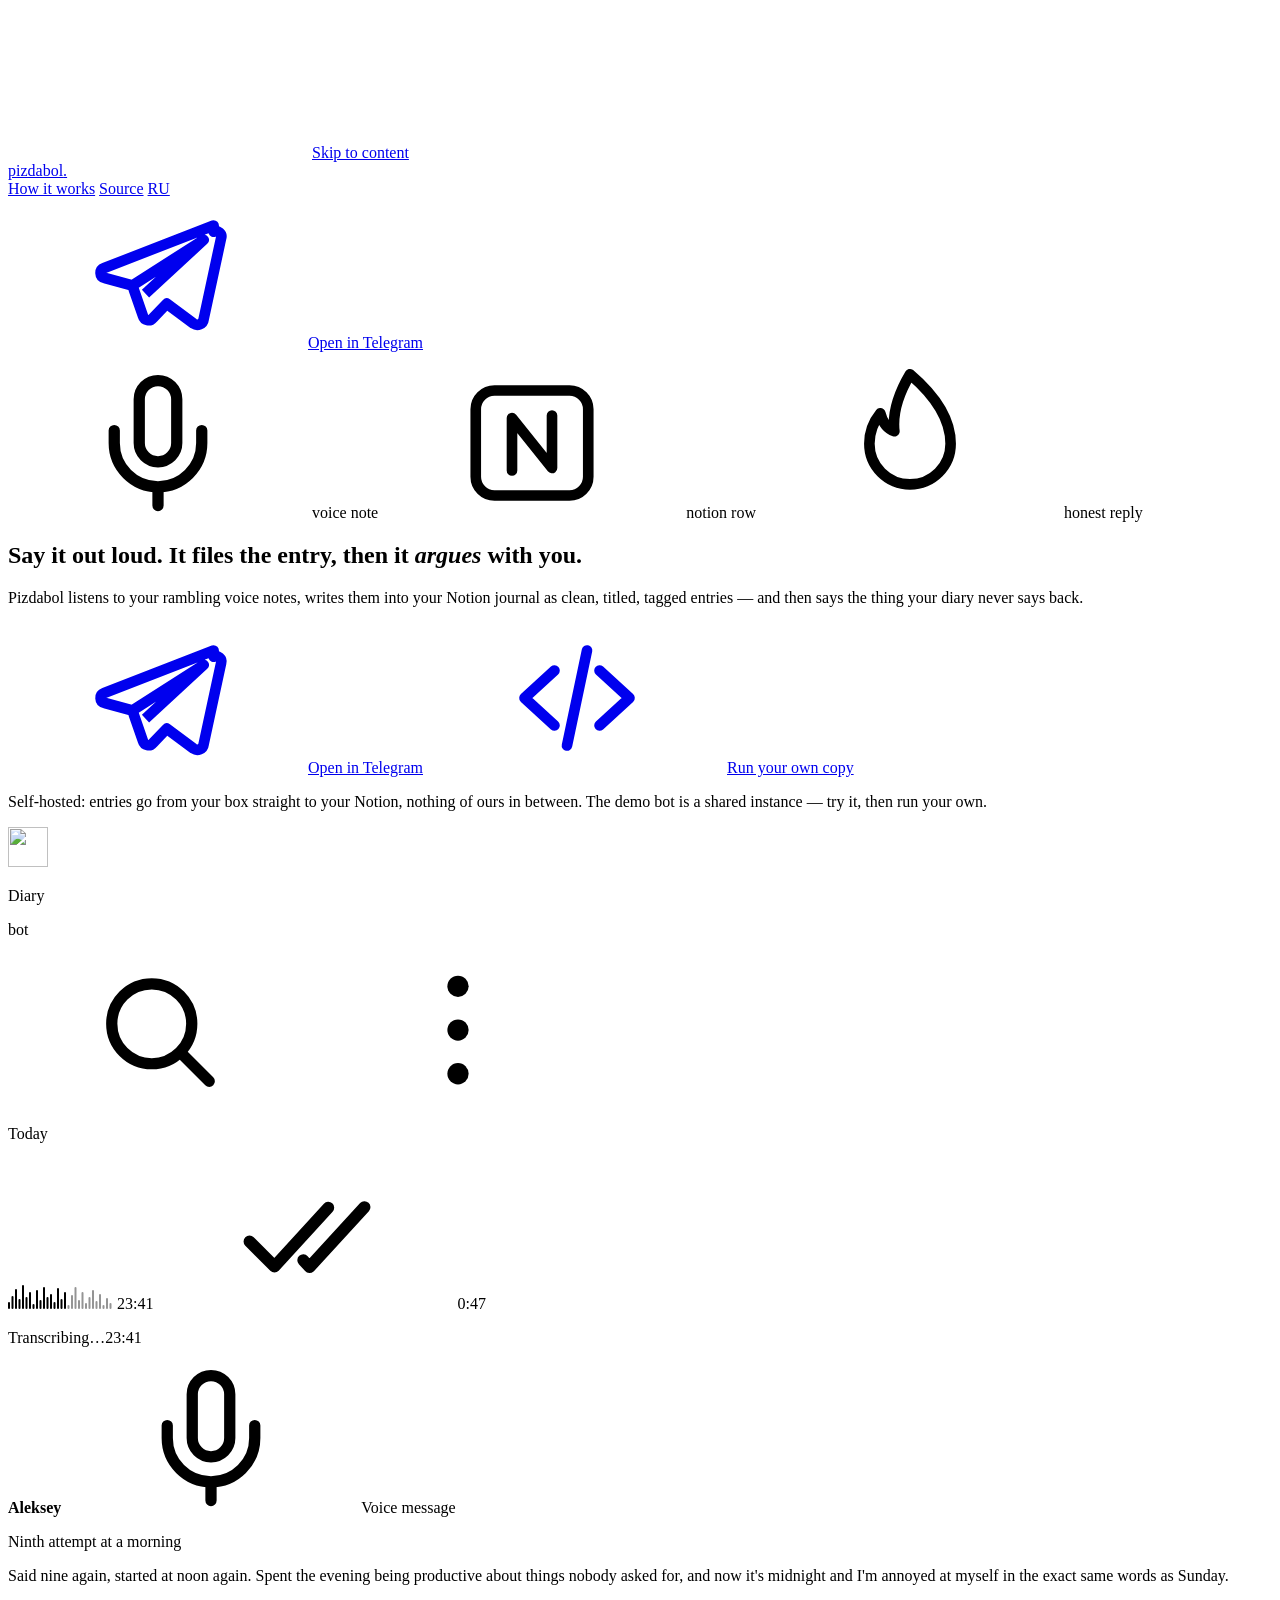
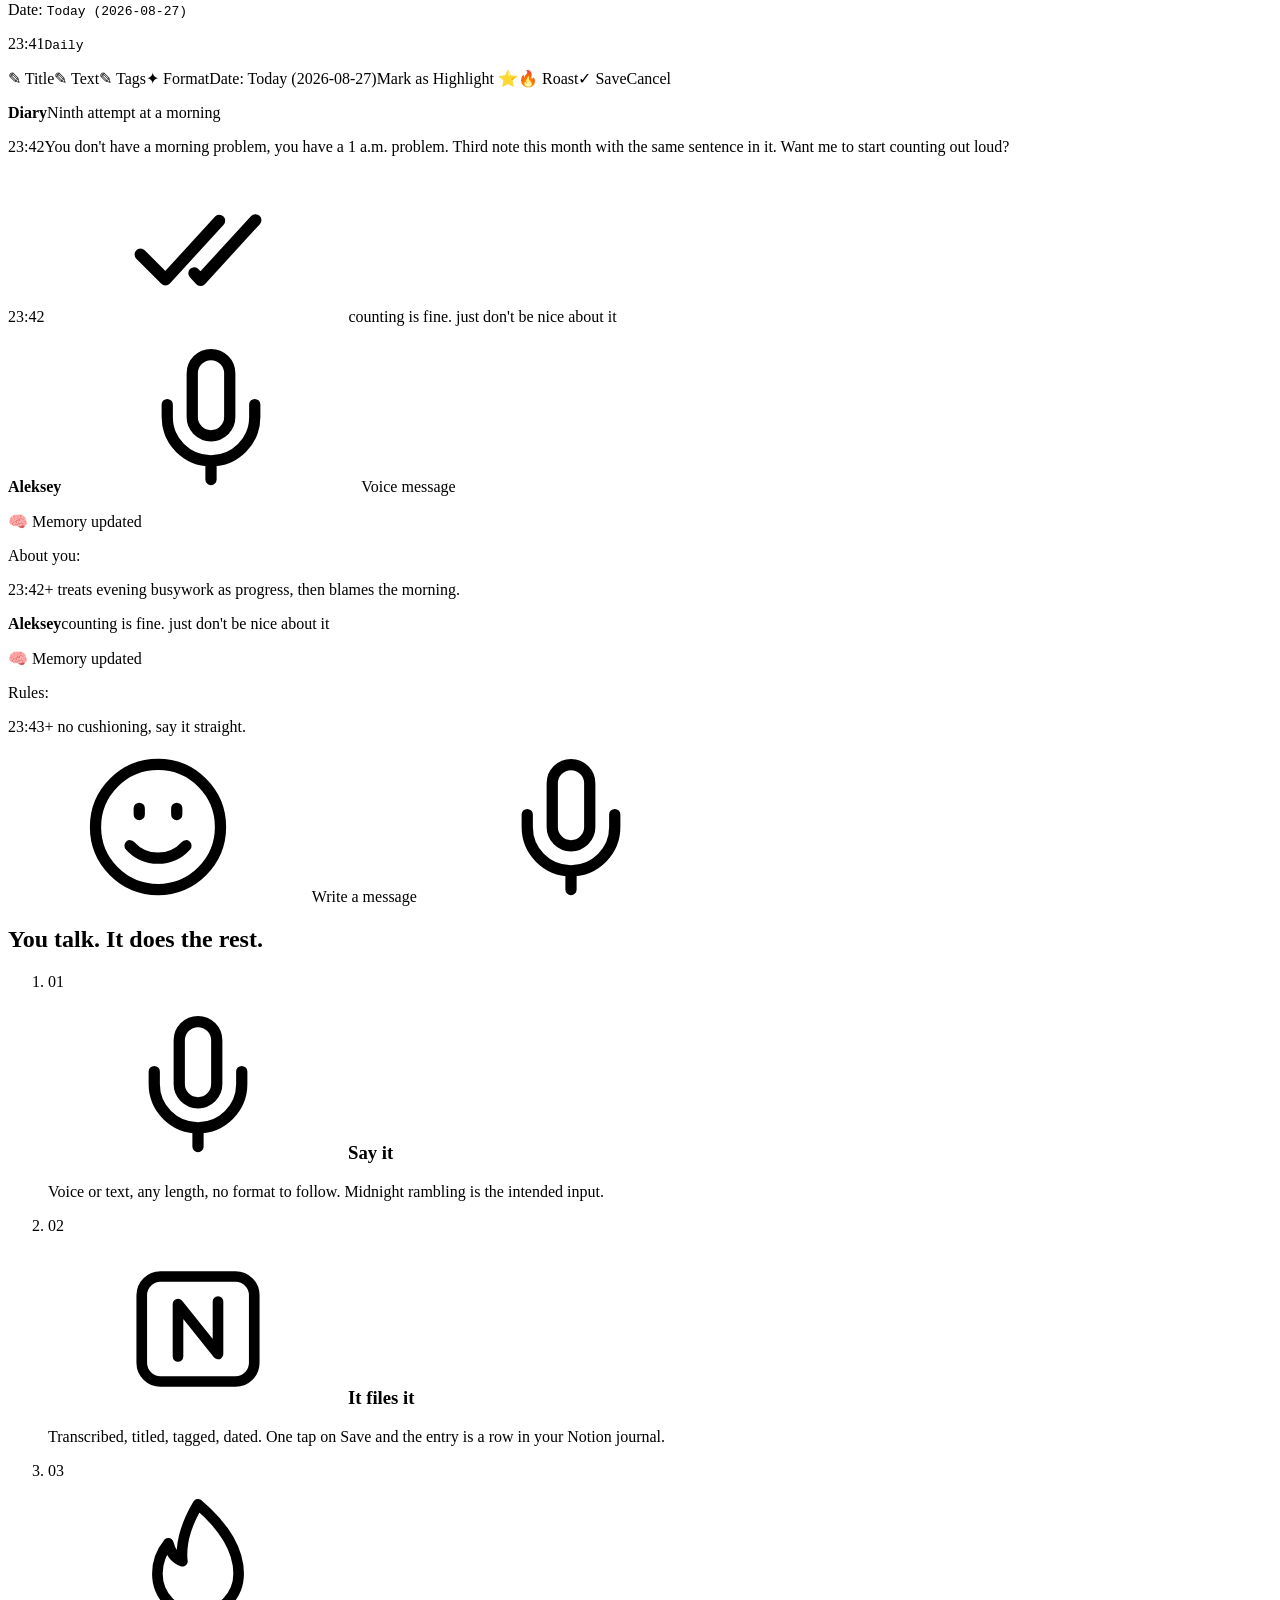
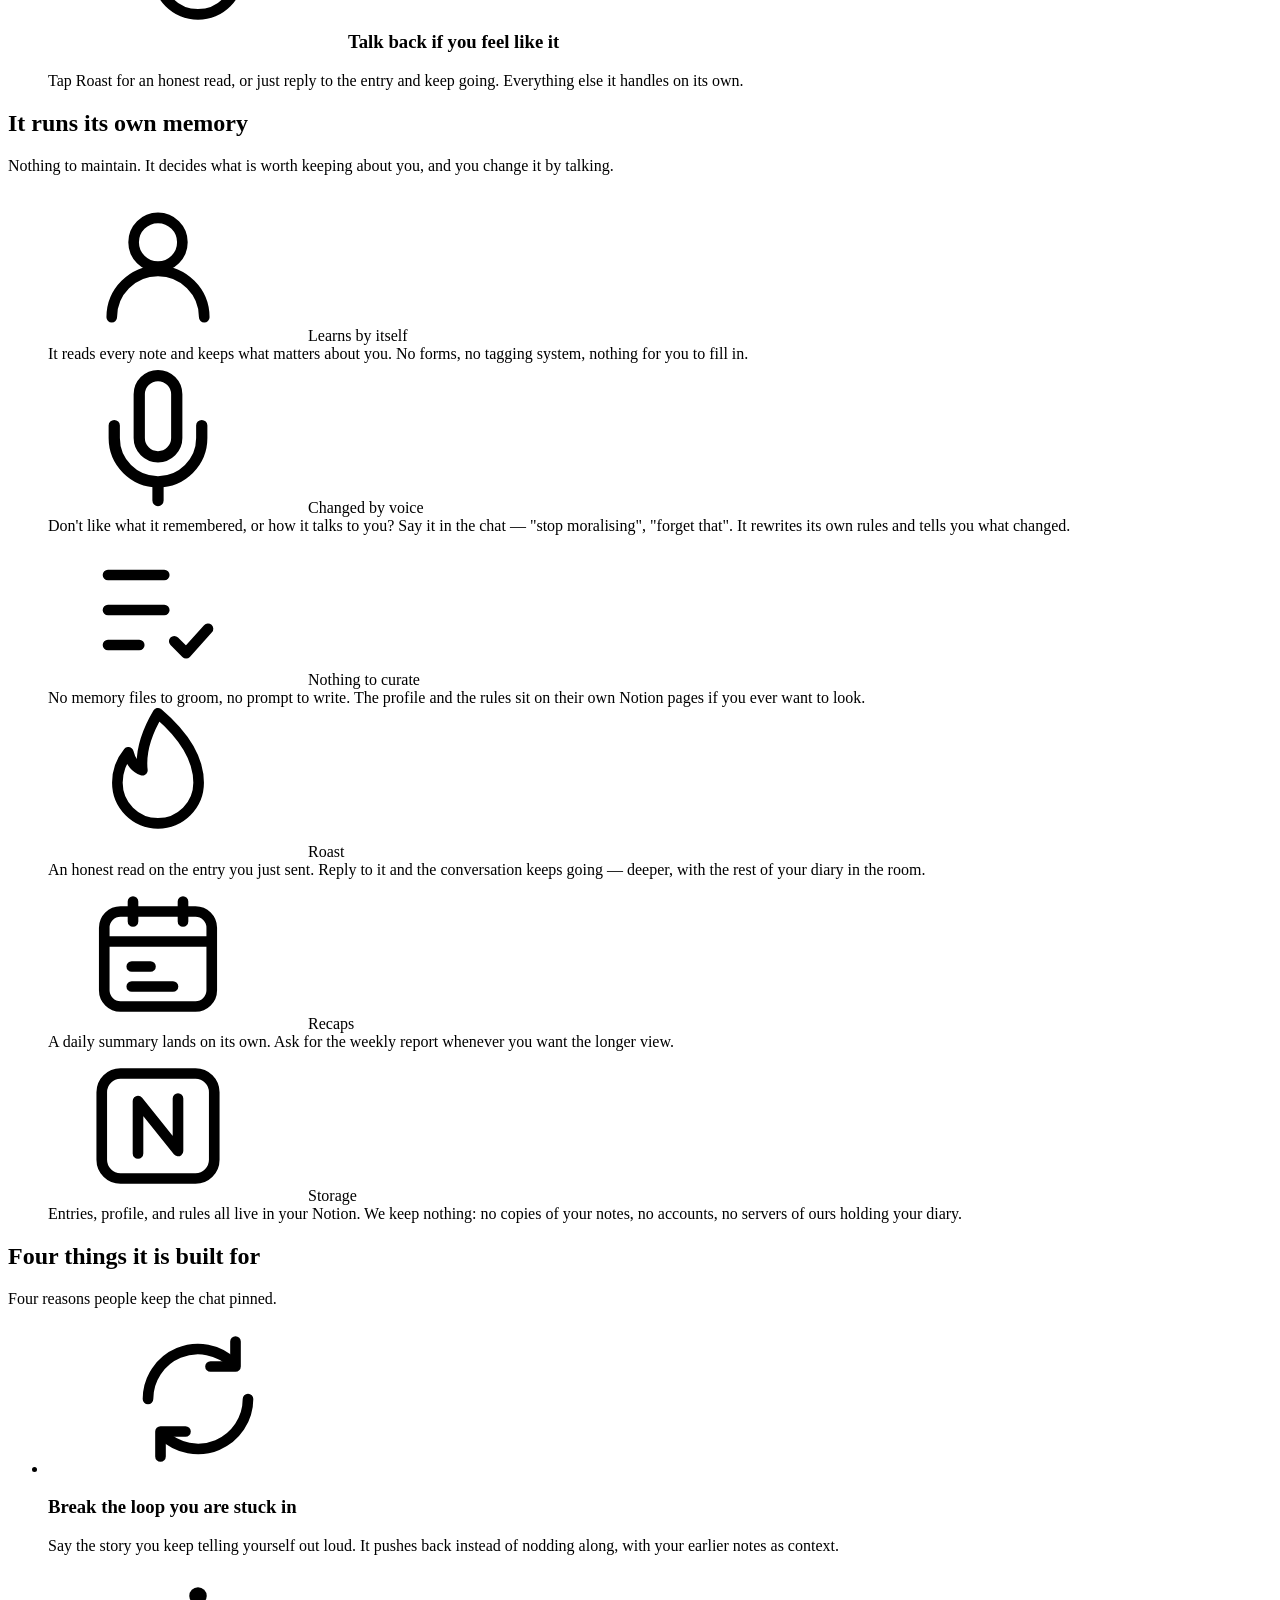
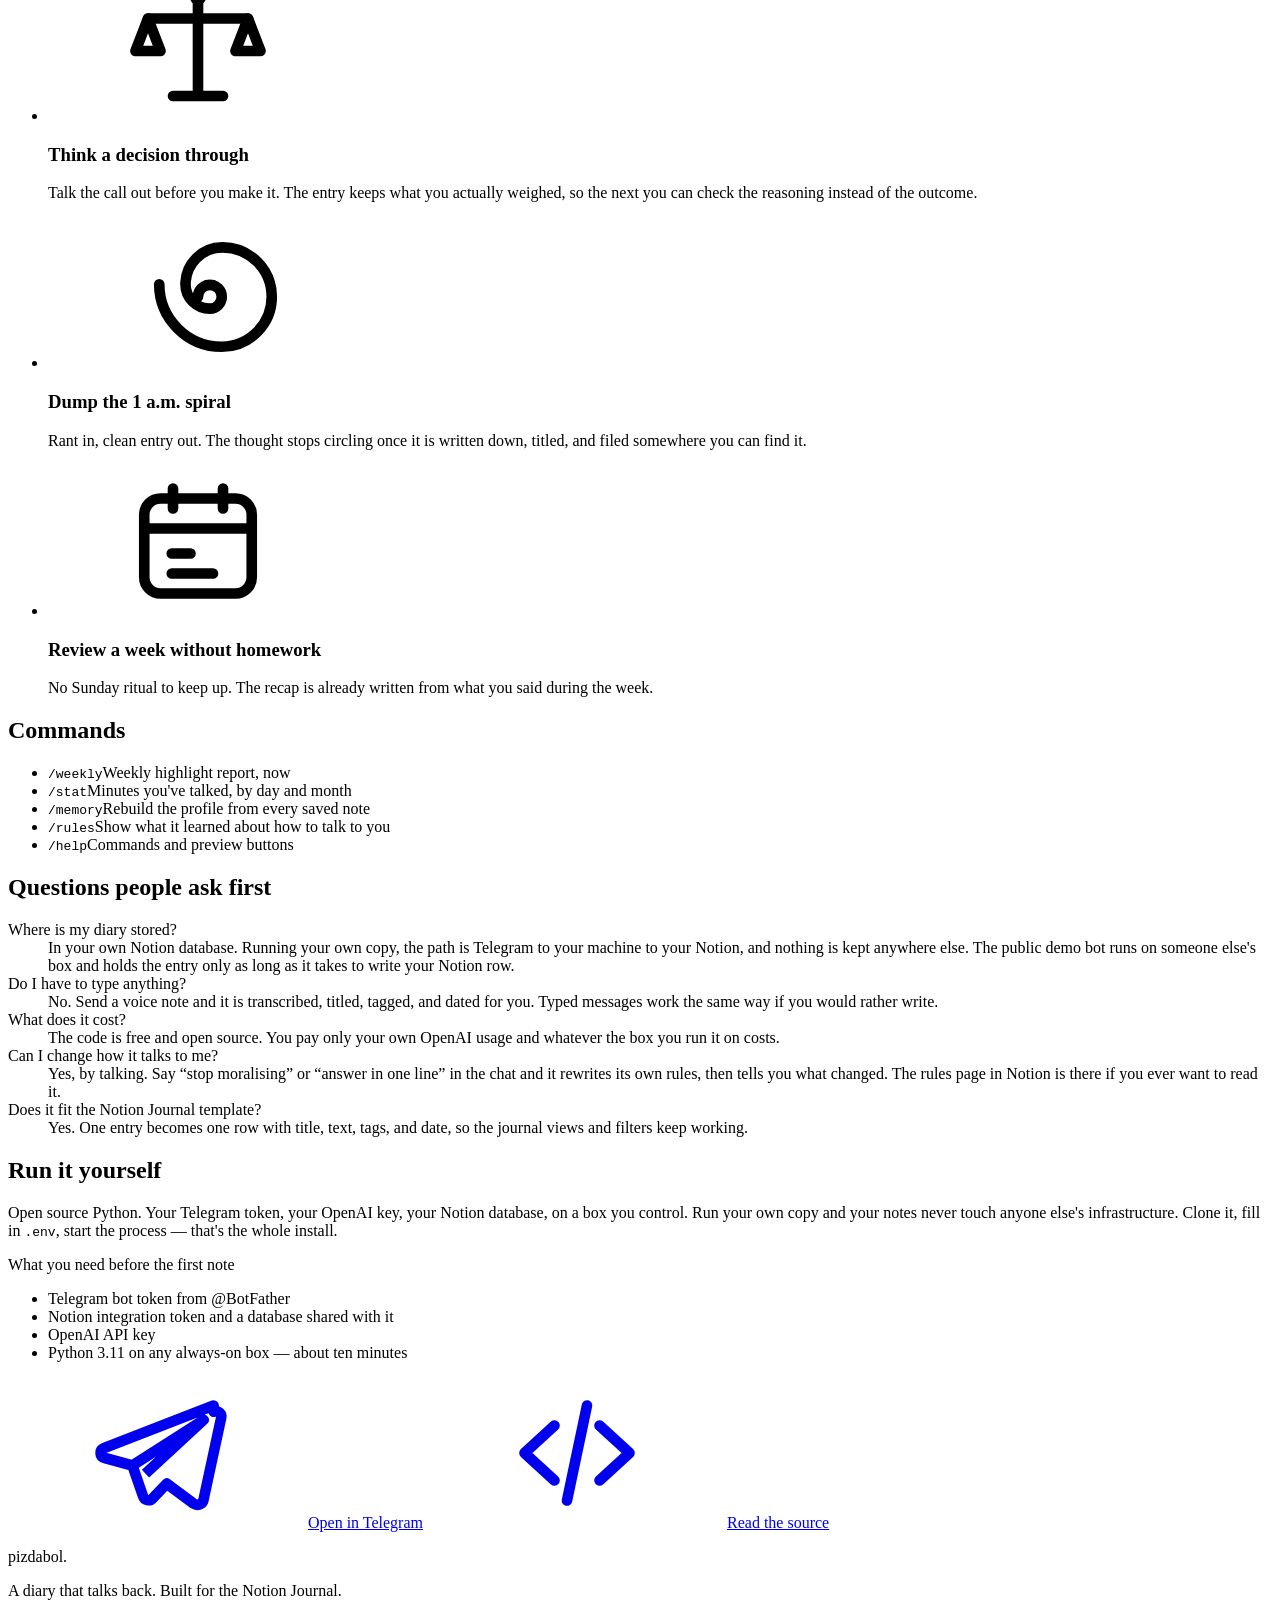
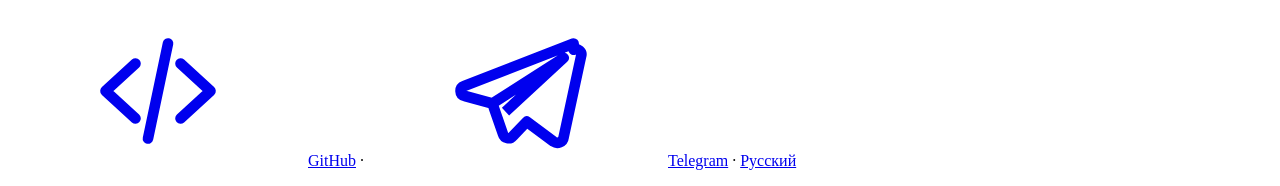
==== commit 90fa33d1: "copy(landing): simpler three-step flow, self-running memory block, voice-driven rules in FAQ" ====
--- a/landing/index.html
+++ b/landing/index.html
@@ -97,7 +97,7 @@
       "name": "Can I change how it talks to me?",
       "acceptedAnswer": {
         "@type": "Answer",
-        "text": "Yes. Tell it to stop moralising or answer in one line and it keeps that as a rule. The rules live on a Notion page you can edit by hand."
+        "text": "Yes, by talking. Say “stop moralising” or “answer in one line” in the chat and it rewrites its own rules, then tells you what changed. The rules page in Notion is there if you ever want to read it."
       }
     },
     {
@@ -232,53 +232,53 @@
   </section>
 
   <section class="flow" id="flow">
-    <h2 class="section-title">A note becomes an entry in four moves</h2>
+    <h2 class="section-title">You talk. It does the rest.</h2>
     <ol class="steps">
       <li>
         <span class="step-n">01</span>
-        <h3><svg class="ico ico-step" aria-hidden="true"><use href="#i-mic"></use></svg>You talk</h3>
-        <p>Voice or text, any length, no format to follow. Send it the way you'd send it to a friend at midnight.</p>
+        <h3><svg class="ico ico-step" aria-hidden="true"><use href="#i-mic"></use></svg>Say it</h3>
+        <p>Voice or text, any length, no format to follow. Midnight rambling is the intended input.</p>
       </li>
       <li>
         <span class="step-n">02</span>
-        <h3><svg class="ico ico-step" aria-hidden="true"><use href="#i-wand"></use></svg>It writes</h3>
-        <p>Transcribed, cleaned into readable prose, given a title, tags, and today's date. The original wording stays available.</p>
+        <h3><svg class="ico ico-step" aria-hidden="true"><use href="#i-notion"></use></svg>It files it</h3>
+        <p>Transcribed, titled, tagged, dated. One tap on Save and the entry is a row in your Notion journal.</p>
       </li>
       <li>
         <span class="step-n">03</span>
-        <h3><svg class="ico ico-step" aria-hidden="true"><use href="#i-sliders"></use></svg>You edit</h3>
-        <p>Change the title, retag, move the date, reformat the text. Nothing reaches Notion until you press Save.</p>
-      </li>
-      <li>
-        <span class="step-n">04</span>
-        <h3><svg class="ico ico-step" aria-hidden="true"><use href="#i-notion"></use></svg>It files</h3>
-        <p>One row in your journal database. No duplicates, no orphan pages, no scattered inbox to clean up later.</p>
+        <h3><svg class="ico ico-step" aria-hidden="true"><use href="#i-flame"></use></svg>Talk back if you feel like it</h3>
+        <p>Tap Roast for an honest read, or just reply to the entry and keep going. Everything else it handles on its own.</p>
       </li>
     </ol>
   </section>
 
   <section class="learns">
-    <h2 class="section-title">It keeps notes on you</h2>
+    <h2 class="section-title">It runs its own memory</h2>
+    <p class="lead-note">Nothing to maintain. It decides what is worth keeping about you, and you change it by talking.</p>
     <dl class="spec">
+      <div>
+        <dt><svg class="ico" aria-hidden="true"><use href="#i-profile"></use></svg>Learns by itself</dt>
+        <dd>It reads every note and keeps what matters about you. No forms, no tagging system, nothing for you to fill in.</dd>
+      </div>
+      <div>
+        <dt><svg class="ico" aria-hidden="true"><use href="#i-mic"></use></svg>Changed by voice</dt>
+        <dd>Don't like what it remembered, or how it talks to you? Say it in the chat — "stop moralising", "forget that". It rewrites its own rules and tells you what changed.</dd>
+      </div>
+      <div>
+        <dt><svg class="ico" aria-hidden="true"><use href="#i-rules"></use></svg>Nothing to curate</dt>
+        <dd>No memory files to groom, no prompt to write. The profile and the rules sit on their own Notion pages if you ever want to look.</dd>
+      </div>
       <div>
         <dt><svg class="ico" aria-hidden="true"><use href="#i-flame"></use></svg>Roast</dt>
         <dd>An honest read on the entry you just sent. Reply to it and the conversation keeps going — deeper, with the rest of your diary in the room.</dd>
       </div>
       <div>
-        <dt><svg class="ico" aria-hidden="true"><use href="#i-profile"></use></svg>Profile</dt>
-        <dd>A private knowledge base about you, built from your own notes without you filling in a single form. It posts a short line whenever it learns something new.</dd>
-      </div>
-      <div>
-        <dt><svg class="ico" aria-hidden="true"><use href="#i-rules"></use></svg>Rules</dt>
-        <dd>Tell it to stop moralising, to answer in one line, to never mention your ex. It remembers, and the rules live on a Notion page you can edit by hand.</dd>
+        <dt><svg class="ico" aria-hidden="true"><use href="#i-calendar"></use></svg>Recaps</dt>
+        <dd>A daily summary lands on its own. Ask for the weekly report whenever you want the longer view.</dd>
       </div>
       <div>
         <dt><svg class="ico" aria-hidden="true"><use href="#i-notion"></use></svg>Storage</dt>
         <dd>Entries, profile, and rules all live in your Notion. We keep nothing: no copies of your notes, no accounts, no servers of ours holding your diary.</dd>
-      </div>
-      <div>
-        <dt><svg class="ico" aria-hidden="true"><use href="#i-calendar"></use></svg>Recaps</dt>
-        <dd>A daily summary lands on its own. Ask for the weekly report whenever you want the longer view.</dd>
       </div>
     </dl>
   </section>
@@ -344,7 +344,7 @@
       </div>
       <div>
         <dt>Can I change how it talks to me?</dt>
-        <dd>Yes. Tell it to stop moralising or answer in one line and it keeps that as a rule. The rules live on a Notion page you can edit by hand.</dd>
+        <dd>Yes, by talking. Say “stop moralising” or “answer in one line” in the chat and it rewrites its own rules, then tells you what changed. The rules page in Notion is there if you ever want to read it.</dd>
       </div>
       <div>
         <dt>Does it fit the Notion Journal template?</dt>
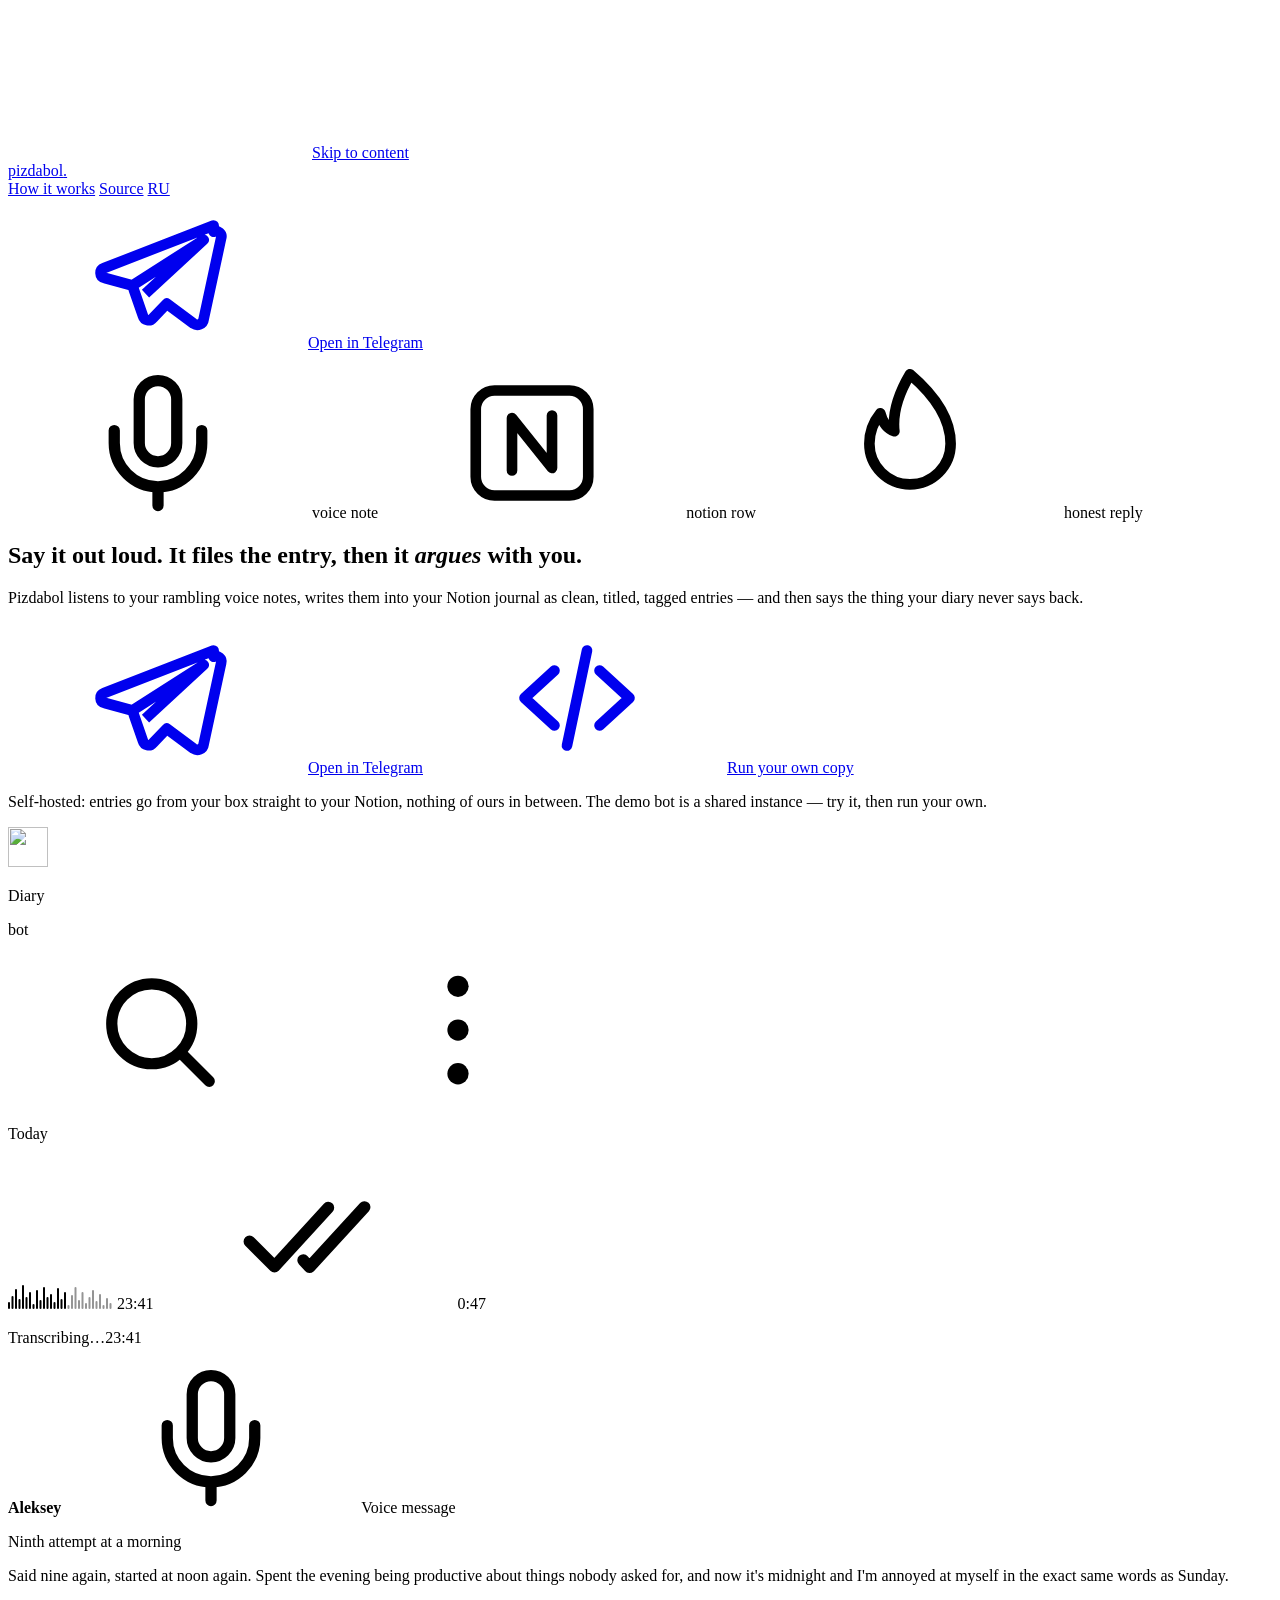
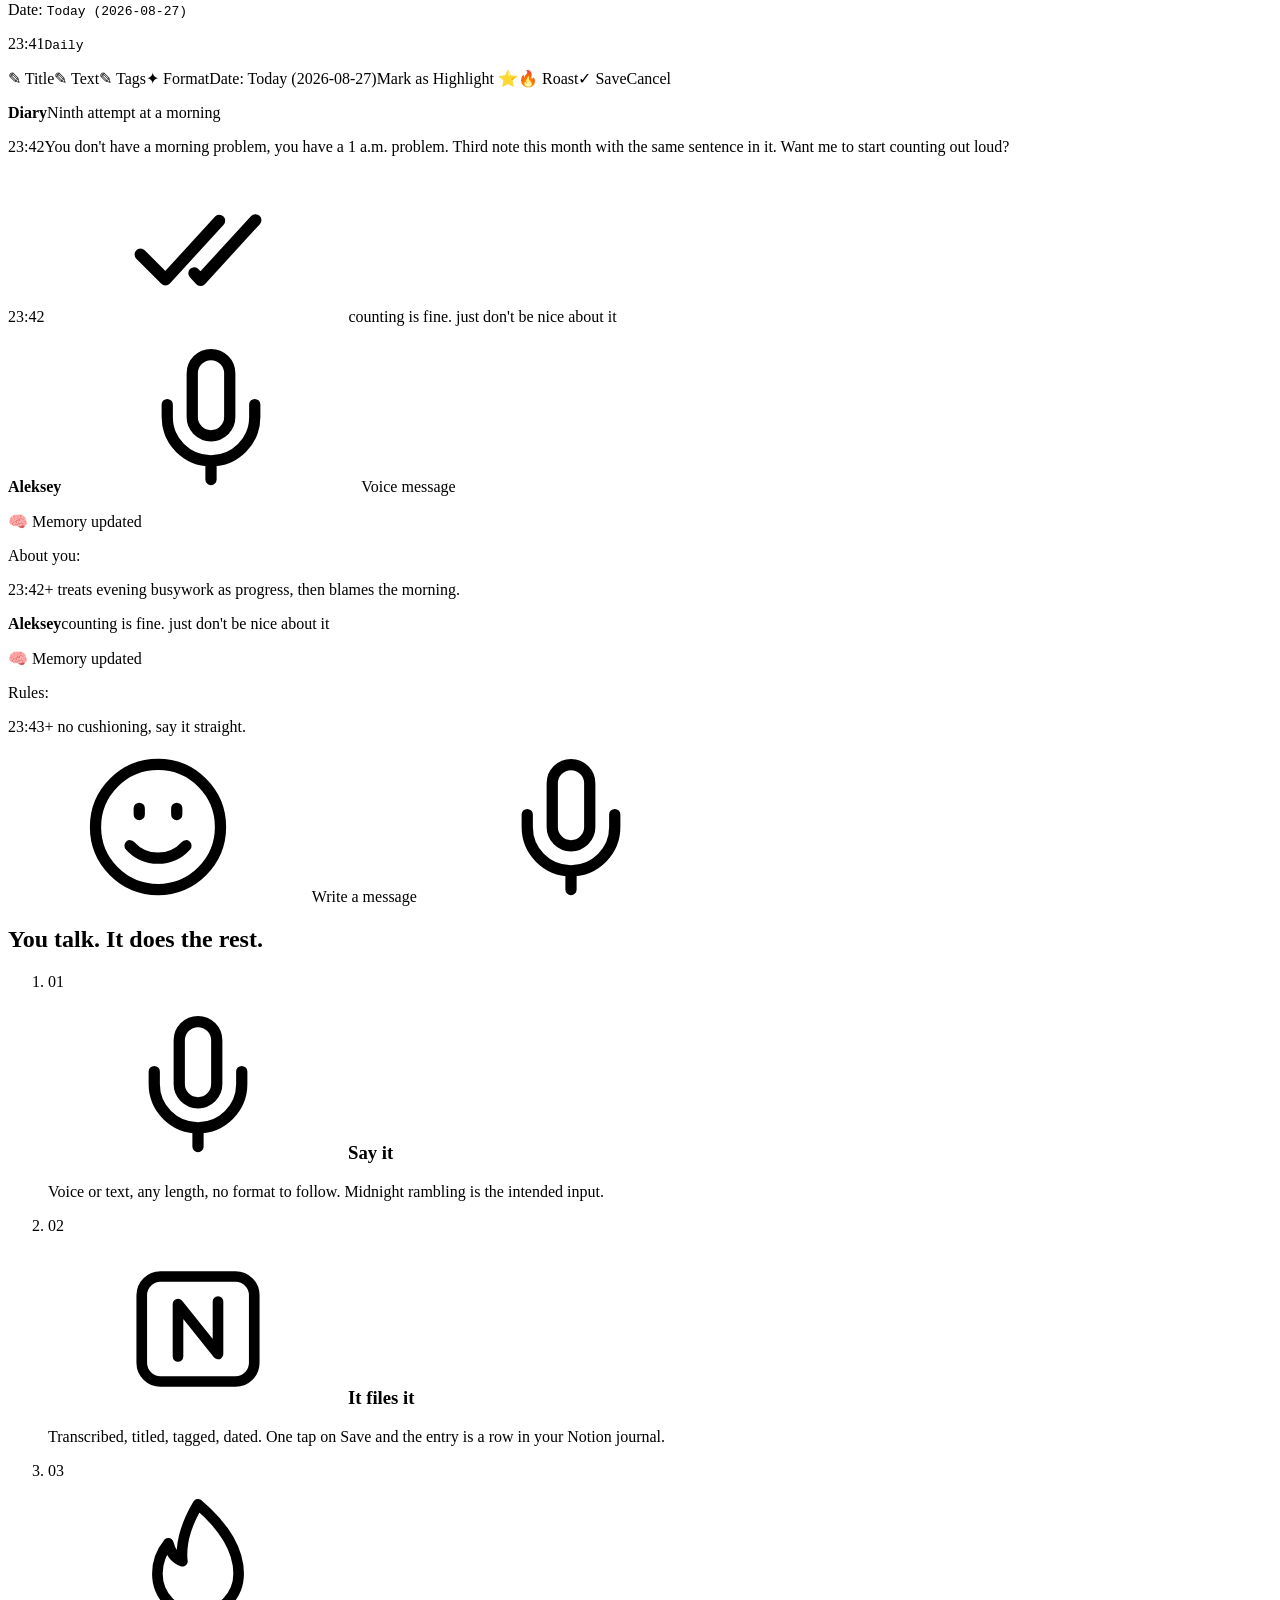
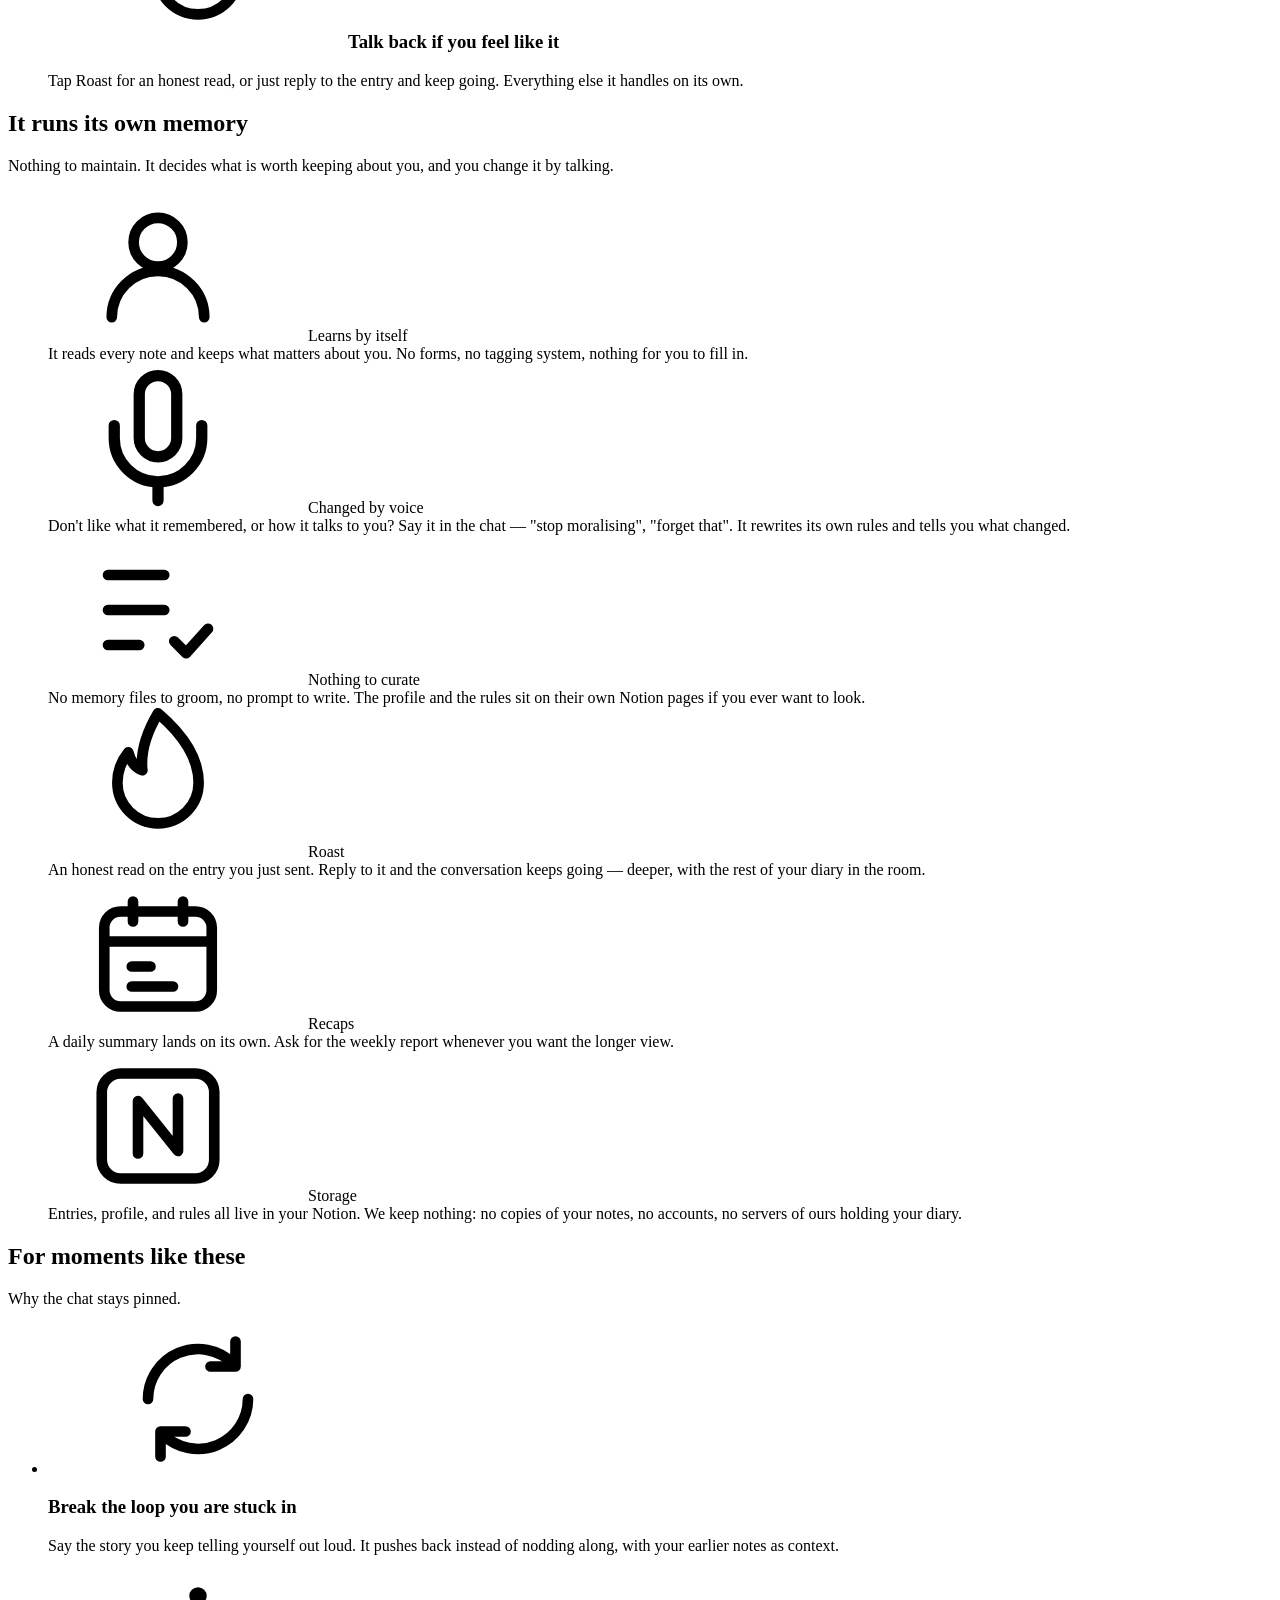
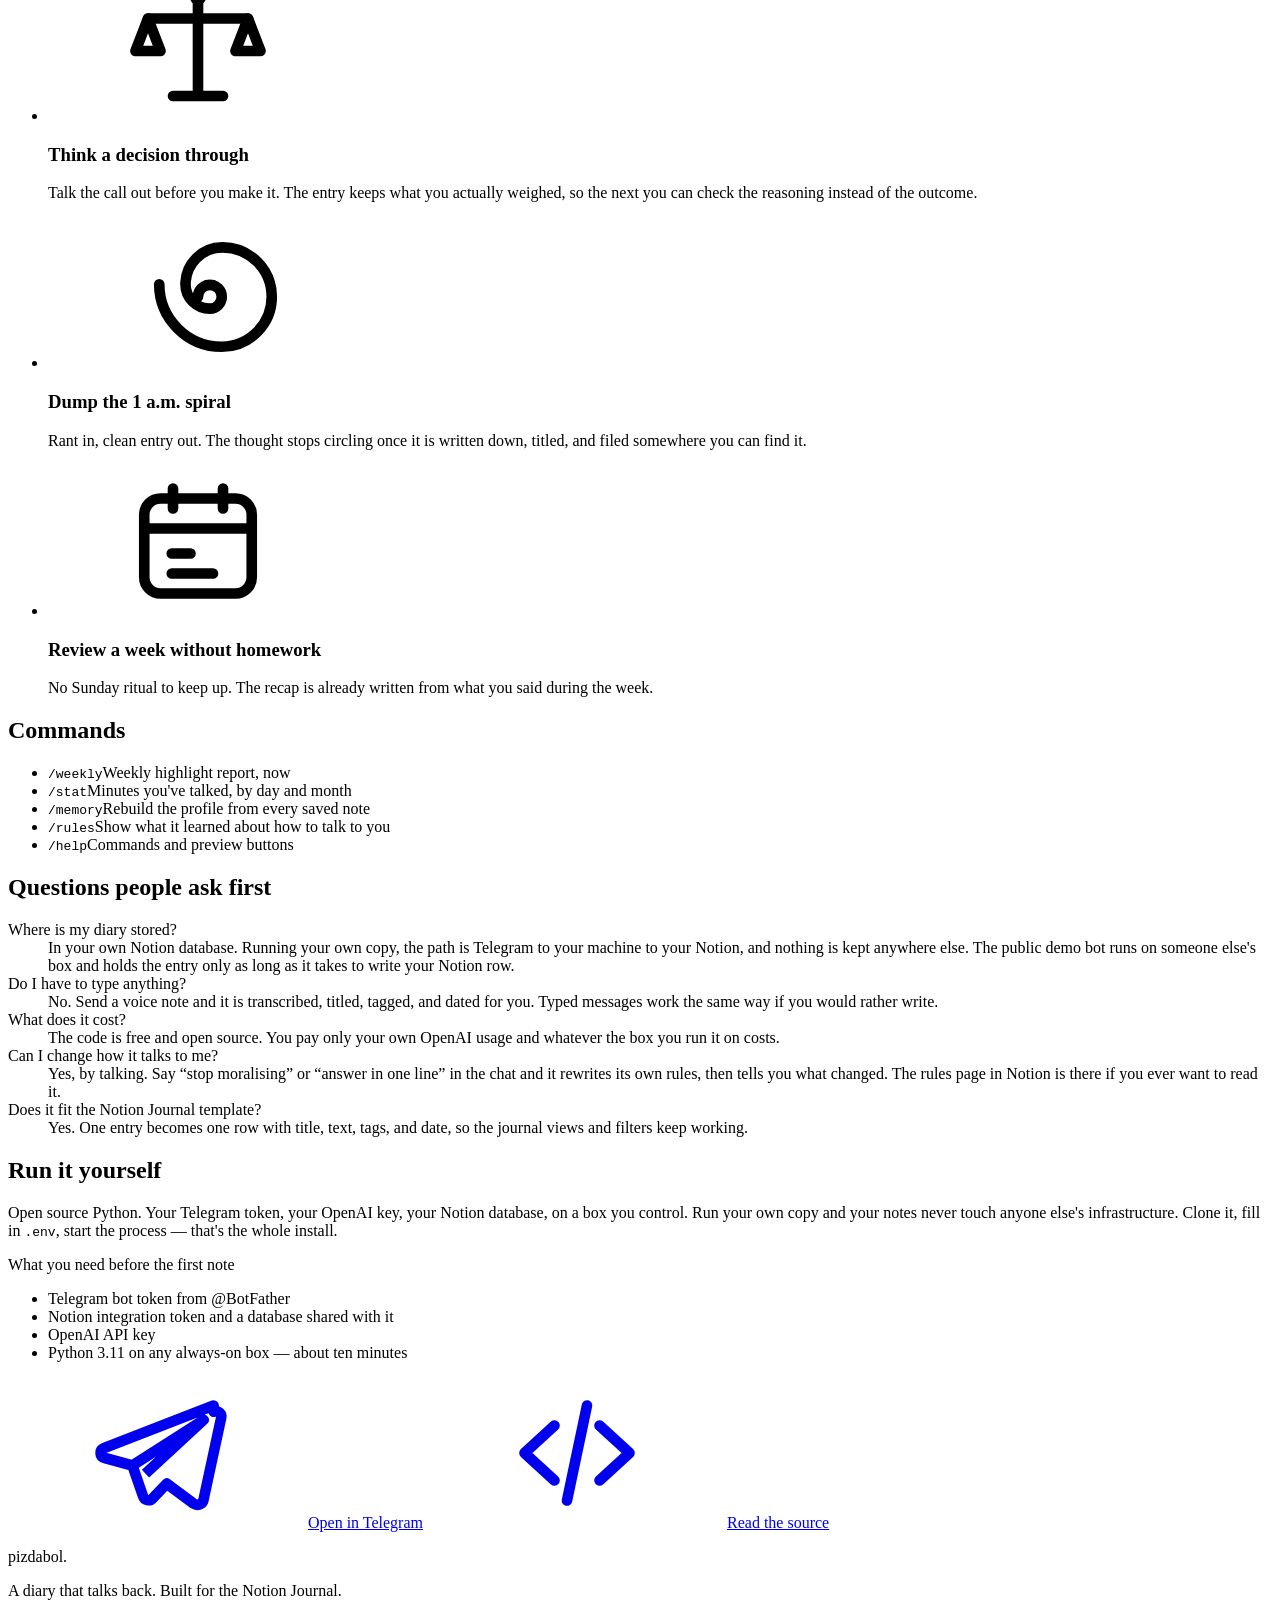
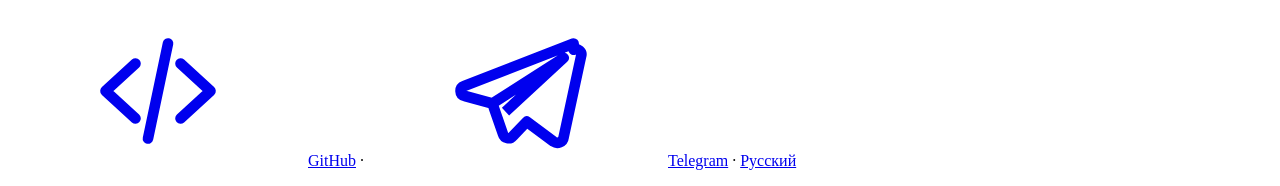
==== commit c39bc4c1: "copy(landing): use-cases block reads as examples, no count" ====
--- a/landing/index.html
+++ b/landing/index.html
@@ -285,8 +285,8 @@
 
   <section class="cases band">
     <div class="band-head">
-      <h2 class="section-title">Four things it is built for</h2>
-      <p class="band-note">Four reasons people keep the chat pinned.</p>
+      <h2 class="section-title">For moments like these</h2>
+      <p class="band-note">Why the chat stays pinned.</p>
     </div>
     <ul class="case-list">
       <li>
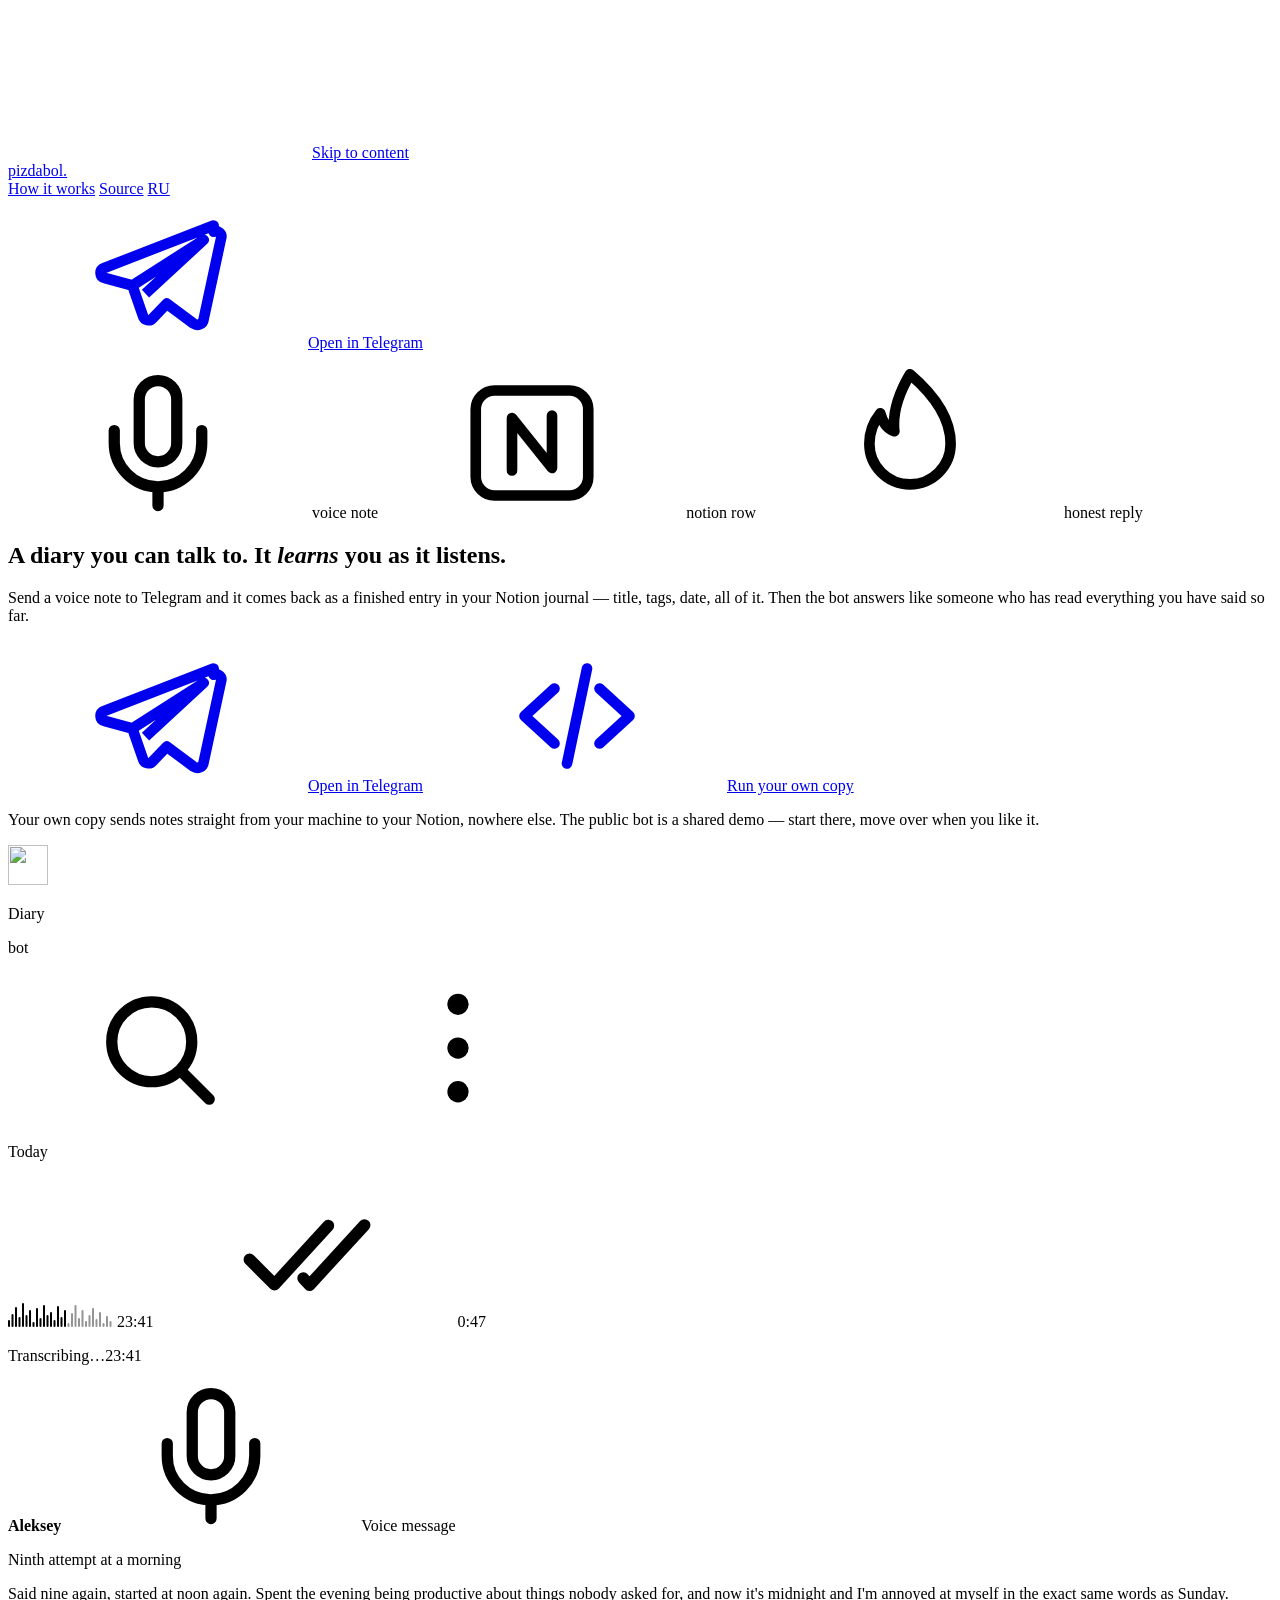
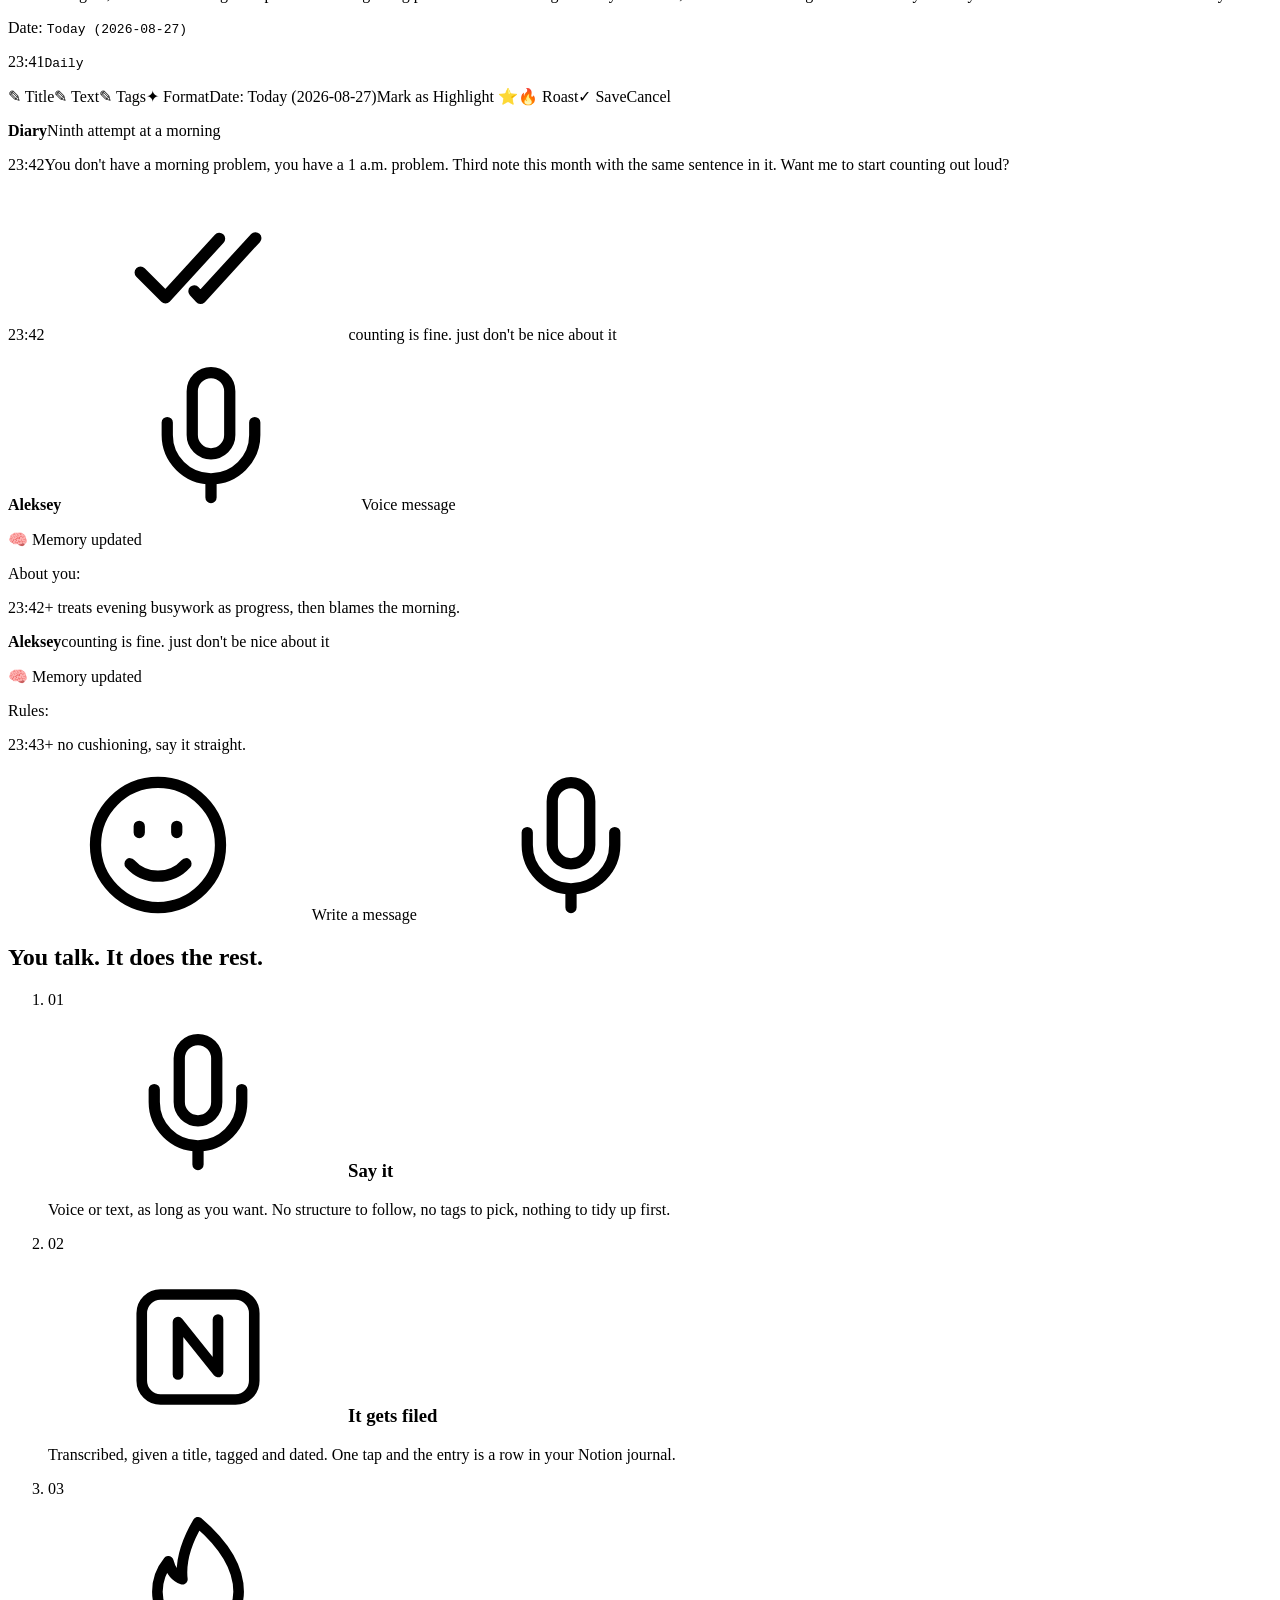
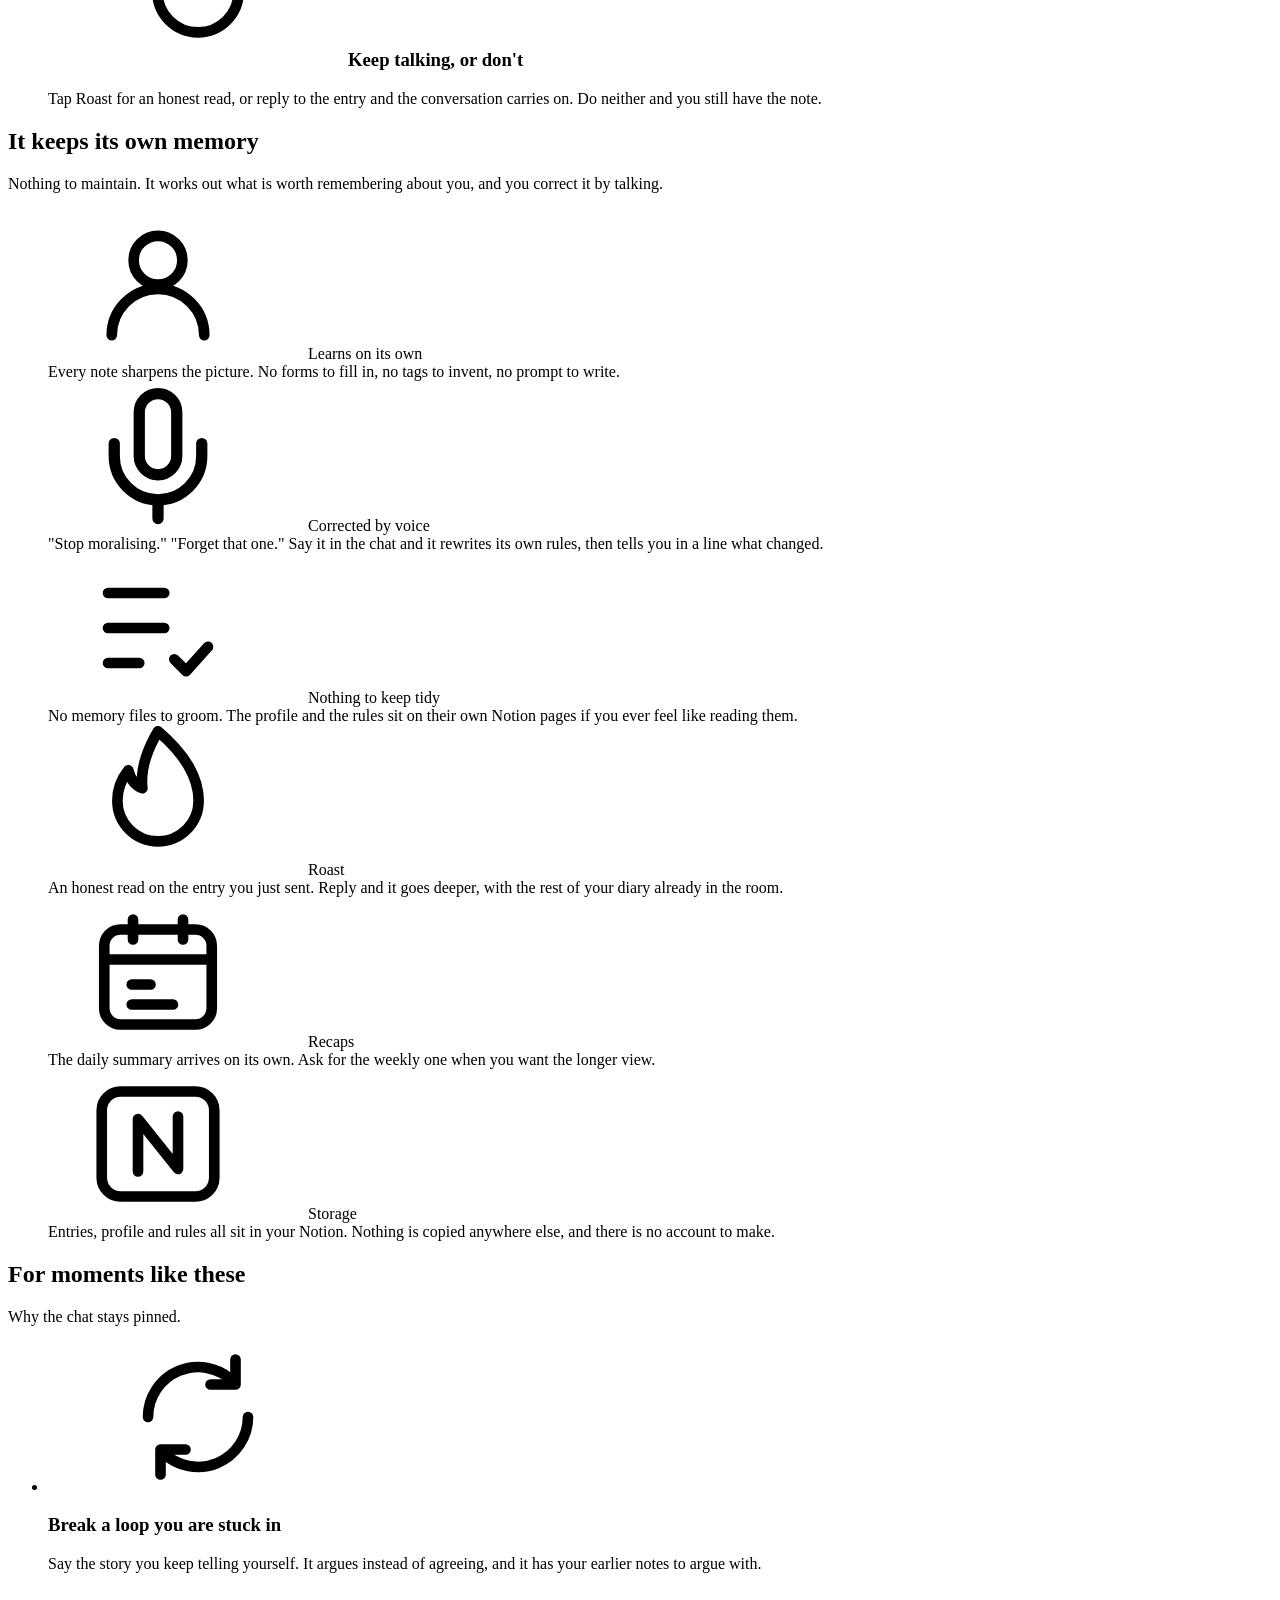
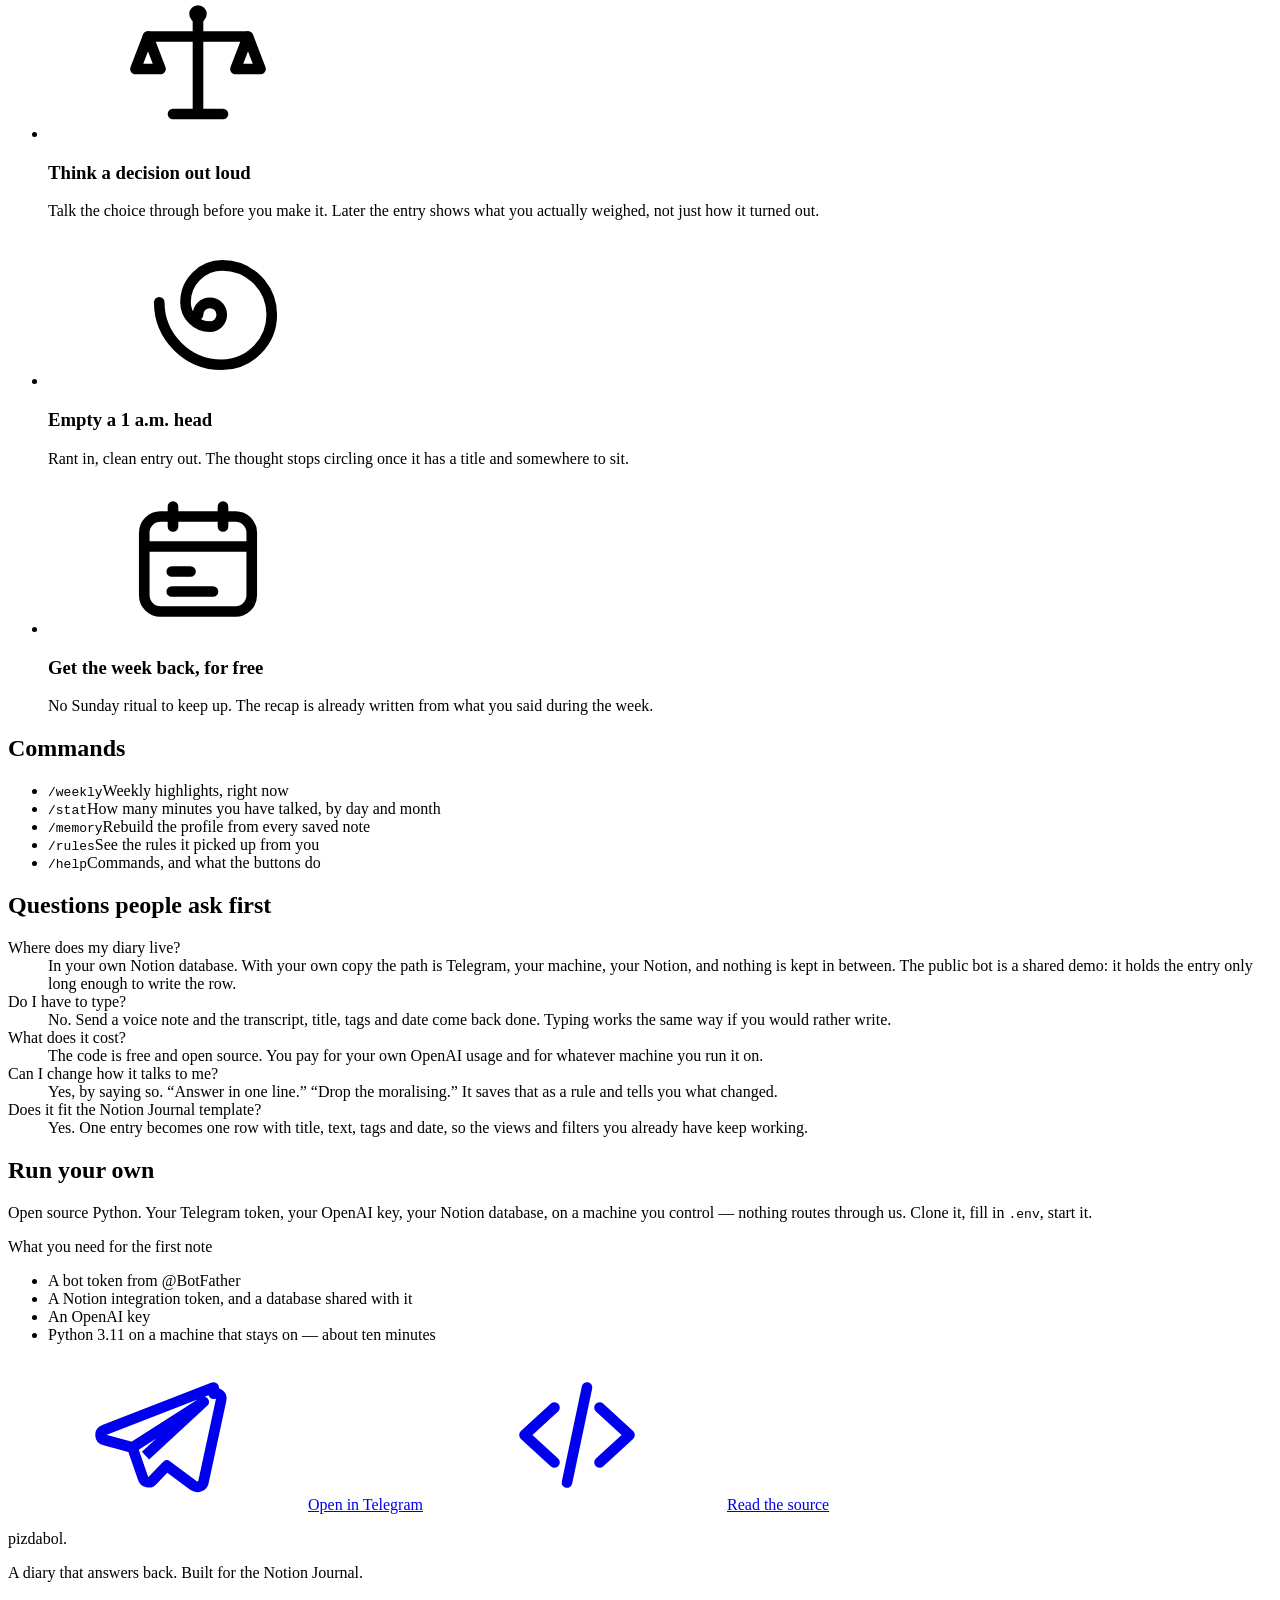
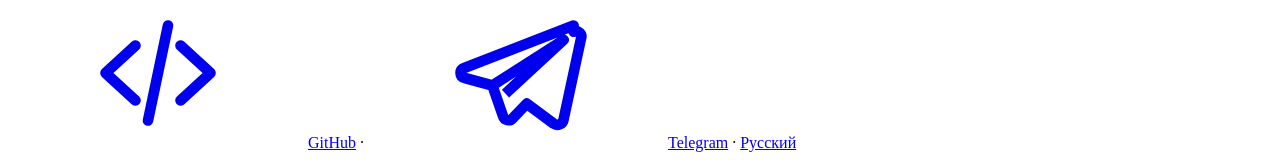
==== commit 8cfbefc8: "copy(landing): rewrite EN and RU wording natively, new headline, refreshed meta and og" ====
--- a/landing/index.html
+++ b/landing/index.html
@@ -3,8 +3,8 @@
 <head>
 <meta charset="utf-8">
 <meta name="viewport" content="width=device-width, initial-scale=1">
-<title>Pizdabol — Telegram voice diary bot for Notion</title>
-<meta name="description" content="Send a voice note to Telegram: it transcribes, titles, tags and saves one row in your Notion journal, then answers like a coach who remembers every note. Open source, self-hosted, nothing stored on our side.">
+<title>Pizdabol — a Telegram diary you talk to, saved in Notion</title>
+<meta name="description" content="Send a voice note to Telegram and get a finished entry in your Notion journal: title, tags, date. The bot answers like it has read everything you have said, and keeps its own memory of you. Open source and self-hosted.">
 <link rel="canonical" href="https://pizdabol.app/">
 <link rel="alternate" hreflang="en" href="https://pizdabol.app/">
 <link rel="alternate" hreflang="ru" href="https://pizdabol.app/ru/">
@@ -18,17 +18,17 @@
 <meta property="og:site_name" content="Pizdabol">
 <meta property="og:locale" content="en_US">
 <meta property="og:url" content="https://pizdabol.app/">
-<meta property="og:title" content="Pizdabol — Telegram voice diary bot for Notion">
-<meta property="og:description" content="Voice notes in Telegram become titled, tagged rows in your own Notion journal — and the bot answers honestly.">
+<meta property="og:title" content="Pizdabol — a Telegram diary you talk to, saved in Notion">
+<meta property="og:description" content="Talk to Telegram, get a titled and tagged entry in your own Notion journal — and an honest answer back.">
 <meta property="og:image" content="https://pizdabol.app/og.png">
 <meta property="og:image:width" content="1200">
 <meta property="og:image:height" content="630">
-<meta property="og:image:alt" content="Pizdabol landing headline: say it out loud, it files the entry, then it argues with you">
+<meta property="og:image:alt" content="Pizdabol landing headline: a diary you can talk to, it learns you as it listens">
 <meta property="og:locale:alternate" content="ru_RU">
 <meta name="twitter:card" content="summary_large_image">
-<meta name="twitter:image:alt" content="Pizdabol landing headline: say it out loud, it files the entry, then it argues with you">
-<meta name="twitter:title" content="Pizdabol — Telegram voice diary bot for Notion">
-<meta name="twitter:description" content="Voice notes in Telegram become titled, tagged rows in your own Notion journal — and the bot answers honestly.">
+<meta name="twitter:image:alt" content="Pizdabol landing headline: a diary you can talk to, it learns you as it listens">
+<meta name="twitter:title" content="Pizdabol — a Telegram diary you talk to, saved in Notion">
+<meta name="twitter:description" content="Talk to Telegram, get a titled and tagged entry in your own Notion journal — and an honest answer back.">
 <meta name="twitter:image" content="https://pizdabol.app/og.png">
 
 <link rel="icon" href="/favicon.svg" type="image/svg+xml">
@@ -45,7 +45,7 @@
   "applicationCategory": "LifestyleApplication",
   "operatingSystem": "Telegram",
   "url": "https://pizdabol.app/",
-  "description": "Telegram bot that turns voice notes into structured Notion diary entries and coaches you on what it reads.",
+  "description": "Telegram bot that turns voice notes into finished entries in your Notion journal and keeps its own memory of what you tell it.",
   "offers": {
     "@type": "Offer",
     "price": "0",
@@ -70,18 +70,18 @@
   "mainEntity": [
     {
       "@type": "Question",
-      "name": "Where is my diary stored?",
-      "acceptedAnswer": {
-        "@type": "Answer",
-        "text": "In your own Notion database. Running your own copy, the path is Telegram to your machine to your Notion, and nothing is kept anywhere else. The public demo bot runs on someone else's box and holds the entry only as long as it takes to write your Notion row."
+      "name": "Where does my diary live?",
+      "acceptedAnswer": {
+        "@type": "Answer",
+        "text": "In your own Notion database. With your own copy the path is Telegram, your machine, your Notion, and nothing is kept in between. The public bot is a shared demo: it holds the entry only long enough to write the row."
       }
     },
     {
       "@type": "Question",
-      "name": "Do I have to type anything?",
-      "acceptedAnswer": {
-        "@type": "Answer",
-        "text": "No. Send a voice note and it is transcribed, titled, tagged, and dated for you. Typed messages work the same way if you would rather write."
+      "name": "Do I have to type?",
+      "acceptedAnswer": {
+        "@type": "Answer",
+        "text": "No. Send a voice note and the transcript, title, tags and date come back done. Typing works the same way if you would rather write."
       }
     },
     {
@@ -89,7 +89,7 @@
       "name": "What does it cost?",
       "acceptedAnswer": {
         "@type": "Answer",
-        "text": "The code is free and open source. You pay only your own OpenAI usage and whatever the box you run it on costs."
+        "text": "The code is free and open source. You pay for your own OpenAI usage and for whatever machine you run it on."
       }
     },
     {
@@ -97,7 +97,7 @@
       "name": "Can I change how it talks to me?",
       "acceptedAnswer": {
         "@type": "Answer",
-        "text": "Yes, by talking. Say “stop moralising” or “answer in one line” in the chat and it rewrites its own rules, then tells you what changed. The rules page in Notion is there if you ever want to read it."
+        "text": "Yes, by saying so. “Answer in one line.” “Drop the moralising.” It saves that as a rule and tells you what changed."
       }
     },
     {
@@ -105,7 +105,7 @@
       "name": "Does it fit the Notion Journal template?",
       "acceptedAnswer": {
         "@type": "Answer",
-        "text": "Yes. One entry becomes one row with title, text, tags, and date, so the journal views and filters keep working."
+        "text": "Yes. One entry becomes one row with title, text, tags and date, so the views and filters you already have keep working."
       }
     }
   ]
@@ -149,13 +149,13 @@
   <section class="hero">
     <div class="hero-copy">
       <p class="eyebrow"><svg class="ico" aria-hidden="true"><use href="#i-mic"></use></svg> voice note <svg class="ico" aria-hidden="true"><use href="#i-notion"></use></svg> notion row <svg class="ico" aria-hidden="true"><use href="#i-flame"></use></svg> honest reply</p>
-      <h1>Say it out loud. It files the entry, then it <em>argues</em> with you.</h1>
-      <p class="lede">Pizdabol listens to your rambling voice notes, writes them into your Notion journal as clean, titled, tagged entries — and then says the thing your diary never says back.</p>
+      <h1>A diary you can talk to. It <em>learns</em> you as it listens.</h1>
+      <p class="lede">Send a voice note to Telegram and it comes back as a finished entry in your Notion journal — title, tags, date, all of it. Then the bot answers like someone who has read everything you have said so far.</p>
       <div class="cta-row">
         <a class="btn" href="https://t.me/pizdabol_ai_bot"><svg class="ico" aria-hidden="true"><use href="#i-telegram"></use></svg>Open in Telegram</a>
         <a class="btn btn-ghost" href="https://github.com/ashugaev/telegram-voice-diary-bot"><svg class="ico" aria-hidden="true"><use href="#i-code"></use></svg>Run your own copy</a>
       </div>
-      <p class="fineprint">Self-hosted: entries go from your box straight to your Notion, nothing of ours in between. The demo bot is a shared instance — try it, then run your own.</p>
+      <p class="fineprint">Your own copy sends notes straight from your machine to your Notion, nowhere else. The public bot is a shared demo — start there, move over when you like it.</p>
     </div>
 
     <div class="hero-thread" id="thread">
@@ -237,48 +237,48 @@
       <li>
         <span class="step-n">01</span>
         <h3><svg class="ico ico-step" aria-hidden="true"><use href="#i-mic"></use></svg>Say it</h3>
-        <p>Voice or text, any length, no format to follow. Midnight rambling is the intended input.</p>
+        <p>Voice or text, as long as you want. No structure to follow, no tags to pick, nothing to tidy up first.</p>
       </li>
       <li>
         <span class="step-n">02</span>
-        <h3><svg class="ico ico-step" aria-hidden="true"><use href="#i-notion"></use></svg>It files it</h3>
-        <p>Transcribed, titled, tagged, dated. One tap on Save and the entry is a row in your Notion journal.</p>
+        <h3><svg class="ico ico-step" aria-hidden="true"><use href="#i-notion"></use></svg>It gets filed</h3>
+        <p>Transcribed, given a title, tagged and dated. One tap and the entry is a row in your Notion journal.</p>
       </li>
       <li>
         <span class="step-n">03</span>
-        <h3><svg class="ico ico-step" aria-hidden="true"><use href="#i-flame"></use></svg>Talk back if you feel like it</h3>
-        <p>Tap Roast for an honest read, or just reply to the entry and keep going. Everything else it handles on its own.</p>
+        <h3><svg class="ico ico-step" aria-hidden="true"><use href="#i-flame"></use></svg>Keep talking, or don't</h3>
+        <p>Tap Roast for an honest read, or reply to the entry and the conversation carries on. Do neither and you still have the note.</p>
       </li>
     </ol>
   </section>
 
   <section class="learns">
-    <h2 class="section-title">It runs its own memory</h2>
-    <p class="lead-note">Nothing to maintain. It decides what is worth keeping about you, and you change it by talking.</p>
+    <h2 class="section-title">It keeps its own memory</h2>
+    <p class="lead-note">Nothing to maintain. It works out what is worth remembering about you, and you correct it by talking.</p>
     <dl class="spec">
       <div>
-        <dt><svg class="ico" aria-hidden="true"><use href="#i-profile"></use></svg>Learns by itself</dt>
-        <dd>It reads every note and keeps what matters about you. No forms, no tagging system, nothing for you to fill in.</dd>
-      </div>
-      <div>
-        <dt><svg class="ico" aria-hidden="true"><use href="#i-mic"></use></svg>Changed by voice</dt>
-        <dd>Don't like what it remembered, or how it talks to you? Say it in the chat — "stop moralising", "forget that". It rewrites its own rules and tells you what changed.</dd>
-      </div>
-      <div>
-        <dt><svg class="ico" aria-hidden="true"><use href="#i-rules"></use></svg>Nothing to curate</dt>
-        <dd>No memory files to groom, no prompt to write. The profile and the rules sit on their own Notion pages if you ever want to look.</dd>
+        <dt><svg class="ico" aria-hidden="true"><use href="#i-profile"></use></svg>Learns on its own</dt>
+        <dd>Every note sharpens the picture. No forms to fill in, no tags to invent, no prompt to write.</dd>
+      </div>
+      <div>
+        <dt><svg class="ico" aria-hidden="true"><use href="#i-mic"></use></svg>Corrected by voice</dt>
+        <dd>"Stop moralising." "Forget that one." Say it in the chat and it rewrites its own rules, then tells you in a line what changed.</dd>
+      </div>
+      <div>
+        <dt><svg class="ico" aria-hidden="true"><use href="#i-rules"></use></svg>Nothing to keep tidy</dt>
+        <dd>No memory files to groom. The profile and the rules sit on their own Notion pages if you ever feel like reading them.</dd>
       </div>
       <div>
         <dt><svg class="ico" aria-hidden="true"><use href="#i-flame"></use></svg>Roast</dt>
-        <dd>An honest read on the entry you just sent. Reply to it and the conversation keeps going — deeper, with the rest of your diary in the room.</dd>
+        <dd>An honest read on the entry you just sent. Reply and it goes deeper, with the rest of your diary already in the room.</dd>
       </div>
       <div>
         <dt><svg class="ico" aria-hidden="true"><use href="#i-calendar"></use></svg>Recaps</dt>
-        <dd>A daily summary lands on its own. Ask for the weekly report whenever you want the longer view.</dd>
+        <dd>The daily summary arrives on its own. Ask for the weekly one when you want the longer view.</dd>
       </div>
       <div>
         <dt><svg class="ico" aria-hidden="true"><use href="#i-notion"></use></svg>Storage</dt>
-        <dd>Entries, profile, and rules all live in your Notion. We keep nothing: no copies of your notes, no accounts, no servers of ours holding your diary.</dd>
+        <dd>Entries, profile and rules all sit in your Notion. Nothing is copied anywhere else, and there is no account to make.</dd>
       </div>
     </dl>
   </section>
@@ -291,22 +291,22 @@
     <ul class="case-list">
       <li>
         <svg class="ico ico-lg" aria-hidden="true"><use href="#i-loop"></use></svg>
-        <h3>Break the loop you are stuck in</h3>
-        <p>Say the story you keep telling yourself out loud. It pushes back instead of nodding along, with your earlier notes as context.</p>
+        <h3>Break a loop you are stuck in</h3>
+        <p>Say the story you keep telling yourself. It argues instead of agreeing, and it has your earlier notes to argue with.</p>
       </li>
       <li>
         <svg class="ico ico-lg" aria-hidden="true"><use href="#i-scale"></use></svg>
-        <h3>Think a decision through</h3>
-        <p>Talk the call out before you make it. The entry keeps what you actually weighed, so the next you can check the reasoning instead of the outcome.</p>
+        <h3>Think a decision out loud</h3>
+        <p>Talk the choice through before you make it. Later the entry shows what you actually weighed, not just how it turned out.</p>
       </li>
       <li>
         <svg class="ico ico-lg" aria-hidden="true"><use href="#i-spiral"></use></svg>
-        <h3>Dump the 1 a.m. spiral</h3>
-        <p>Rant in, clean entry out. The thought stops circling once it is written down, titled, and filed somewhere you can find it.</p>
+        <h3>Empty a 1 a.m. head</h3>
+        <p>Rant in, clean entry out. The thought stops circling once it has a title and somewhere to sit.</p>
       </li>
       <li>
         <svg class="ico ico-lg" aria-hidden="true"><use href="#i-calendar"></use></svg>
-        <h3>Review a week without homework</h3>
+        <h3>Get the week back, for free</h3>
         <p>No Sunday ritual to keep up. The recap is already written from what you said during the week.</p>
       </li>
     </ul>
@@ -316,11 +316,11 @@
     <div class="slab-in">
       <h2 class="kicker">Commands</h2>
       <ul class="cmd-list">
-      <li><code>/weekly</code><span>Weekly highlight report, now</span></li>
-      <li><code>/stat</code><span>Minutes you've talked, by day and month</span></li>
-      <li><code>/memory</code><span>Rebuild the profile from every saved note</span></li>
-      <li><code>/rules</code><span>Show what it learned about how to talk to you</span></li>
-      <li><code>/help</code><span>Commands and preview buttons</span></li>
+        <li><code>/weekly</code><span>Weekly highlights, right now</span></li>
+        <li><code>/stat</code><span>How many minutes you have talked, by day and month</span></li>
+        <li><code>/memory</code><span>Rebuild the profile from every saved note</span></li>
+        <li><code>/rules</code><span>See the rules it picked up from you</span></li>
+        <li><code>/help</code><span>Commands, and what the buttons do</span></li>
       </ul>
     </div>
   </section>
@@ -331,37 +331,37 @@
     </div>
     <dl class="spec">
       <div>
-        <dt>Where is my diary stored?</dt>
-        <dd>In your own Notion database. Running your own copy, the path is Telegram to your machine to your Notion, and nothing is kept anywhere else. The public demo bot runs on someone else's box and holds the entry only as long as it takes to write your Notion row.</dd>
-      </div>
-      <div>
-        <dt>Do I have to type anything?</dt>
-        <dd>No. Send a voice note and it is transcribed, titled, tagged, and dated for you. Typed messages work the same way if you would rather write.</dd>
+        <dt>Where does my diary live?</dt>
+        <dd>In your own Notion database. With your own copy the path is Telegram, your machine, your Notion, and nothing is kept in between. The public bot is a shared demo: it holds the entry only long enough to write the row.</dd>
+      </div>
+      <div>
+        <dt>Do I have to type?</dt>
+        <dd>No. Send a voice note and the transcript, title, tags and date come back done. Typing works the same way if you would rather write.</dd>
       </div>
       <div>
         <dt>What does it cost?</dt>
-        <dd>The code is free and open source. You pay only your own OpenAI usage and whatever the box you run it on costs.</dd>
+        <dd>The code is free and open source. You pay for your own OpenAI usage and for whatever machine you run it on.</dd>
       </div>
       <div>
         <dt>Can I change how it talks to me?</dt>
-        <dd>Yes, by talking. Say “stop moralising” or “answer in one line” in the chat and it rewrites its own rules, then tells you what changed. The rules page in Notion is there if you ever want to read it.</dd>
+        <dd>Yes, by saying so. “Answer in one line.” “Drop the moralising.” It saves that as a rule and tells you what changed.</dd>
       </div>
       <div>
         <dt>Does it fit the Notion Journal template?</dt>
-        <dd>Yes. One entry becomes one row with title, text, tags, and date, so the journal views and filters keep working.</dd>
+        <dd>Yes. One entry becomes one row with title, text, tags and date, so the views and filters you already have keep working.</dd>
       </div>
     </dl>
   </section>
 
   <section class="own">
-    <h2 class="section-title">Run it yourself</h2>
-    <p class="own-copy">Open source Python. Your Telegram token, your OpenAI key, your Notion database, on a box you control. Run your own copy and your notes never touch anyone else's infrastructure. Clone it, fill in <code>.env</code>, start the process — that's the whole install.</p>
-    <p class="need-title">What you need before the first note</p>
+    <h2 class="section-title">Run your own</h2>
+    <p class="own-copy">Open source Python. Your Telegram token, your OpenAI key, your Notion database, on a machine you control — nothing routes through us. Clone it, fill in <code>.env</code>, start it.</p>
+    <p class="need-title">What you need for the first note</p>
     <ul class="need">
-      <li>Telegram bot token from @BotFather</li>
-      <li>Notion integration token and a database shared with it</li>
-      <li>OpenAI API key</li>
-      <li>Python 3.11 on any always-on box — about ten minutes</li>
+      <li>A bot token from @BotFather</li>
+      <li>A Notion integration token, and a database shared with it</li>
+      <li>An OpenAI key</li>
+      <li>Python 3.11 on a machine that stays on — about ten minutes</li>
     </ul>
     <div class="cta-row">
       <a class="btn" href="https://t.me/pizdabol_ai_bot"><svg class="ico" aria-hidden="true"><use href="#i-telegram"></use></svg>Open in Telegram</a>
@@ -373,7 +373,7 @@
 
 <footer class="foot">
   <p class="wordmark">pizdabol<span class="dot">.</span></p>
-  <p>A diary that talks back. Built for the Notion Journal.</p>
+  <p>A diary that answers back. Built for the Notion Journal.</p>
   <p><a href="https://github.com/ashugaev/telegram-voice-diary-bot"><svg class="ico" aria-hidden="true"><use href="#i-code"></use></svg>GitHub</a> · <a href="https://t.me/pizdabol_ai_bot"><svg class="ico" aria-hidden="true"><use href="#i-telegram"></use></svg>Telegram</a> · <a href="/ru/" hreflang="ru" lang="ru">Русский</a></p>
 </footer>
 </body>
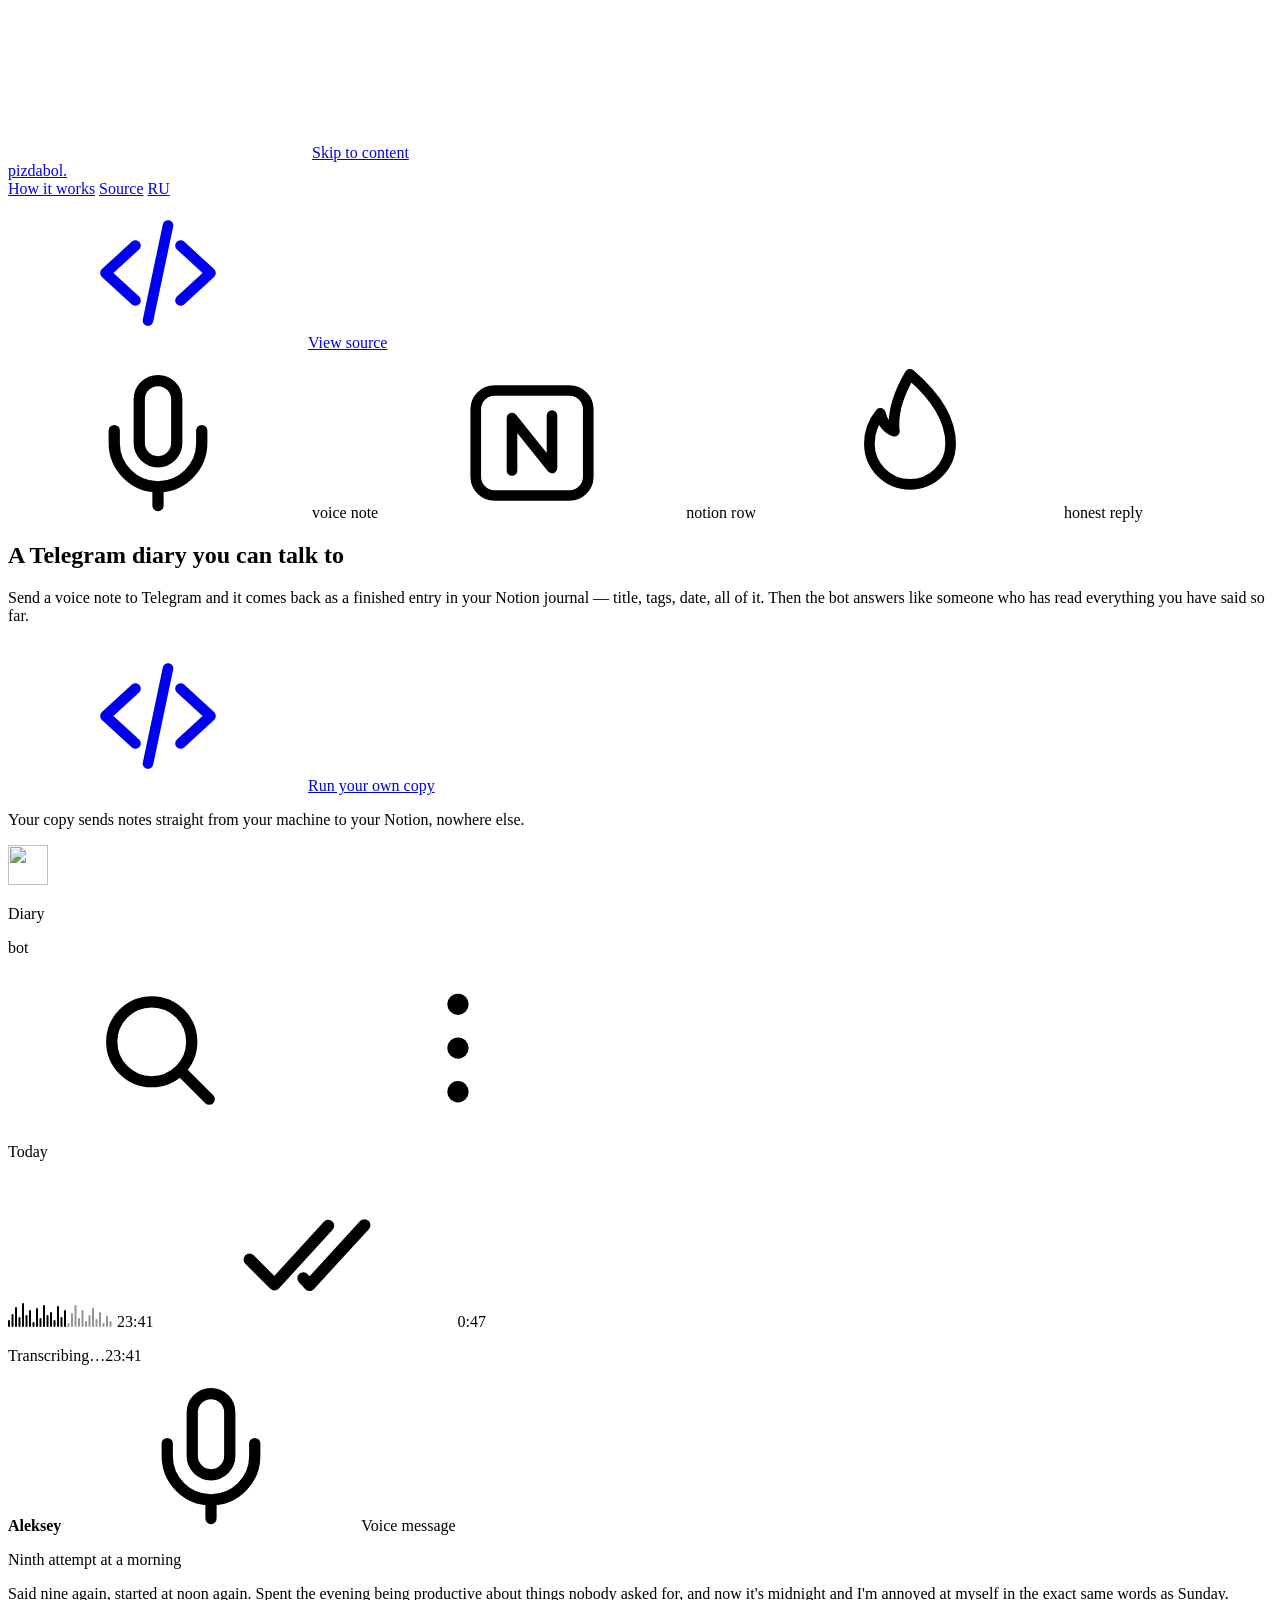
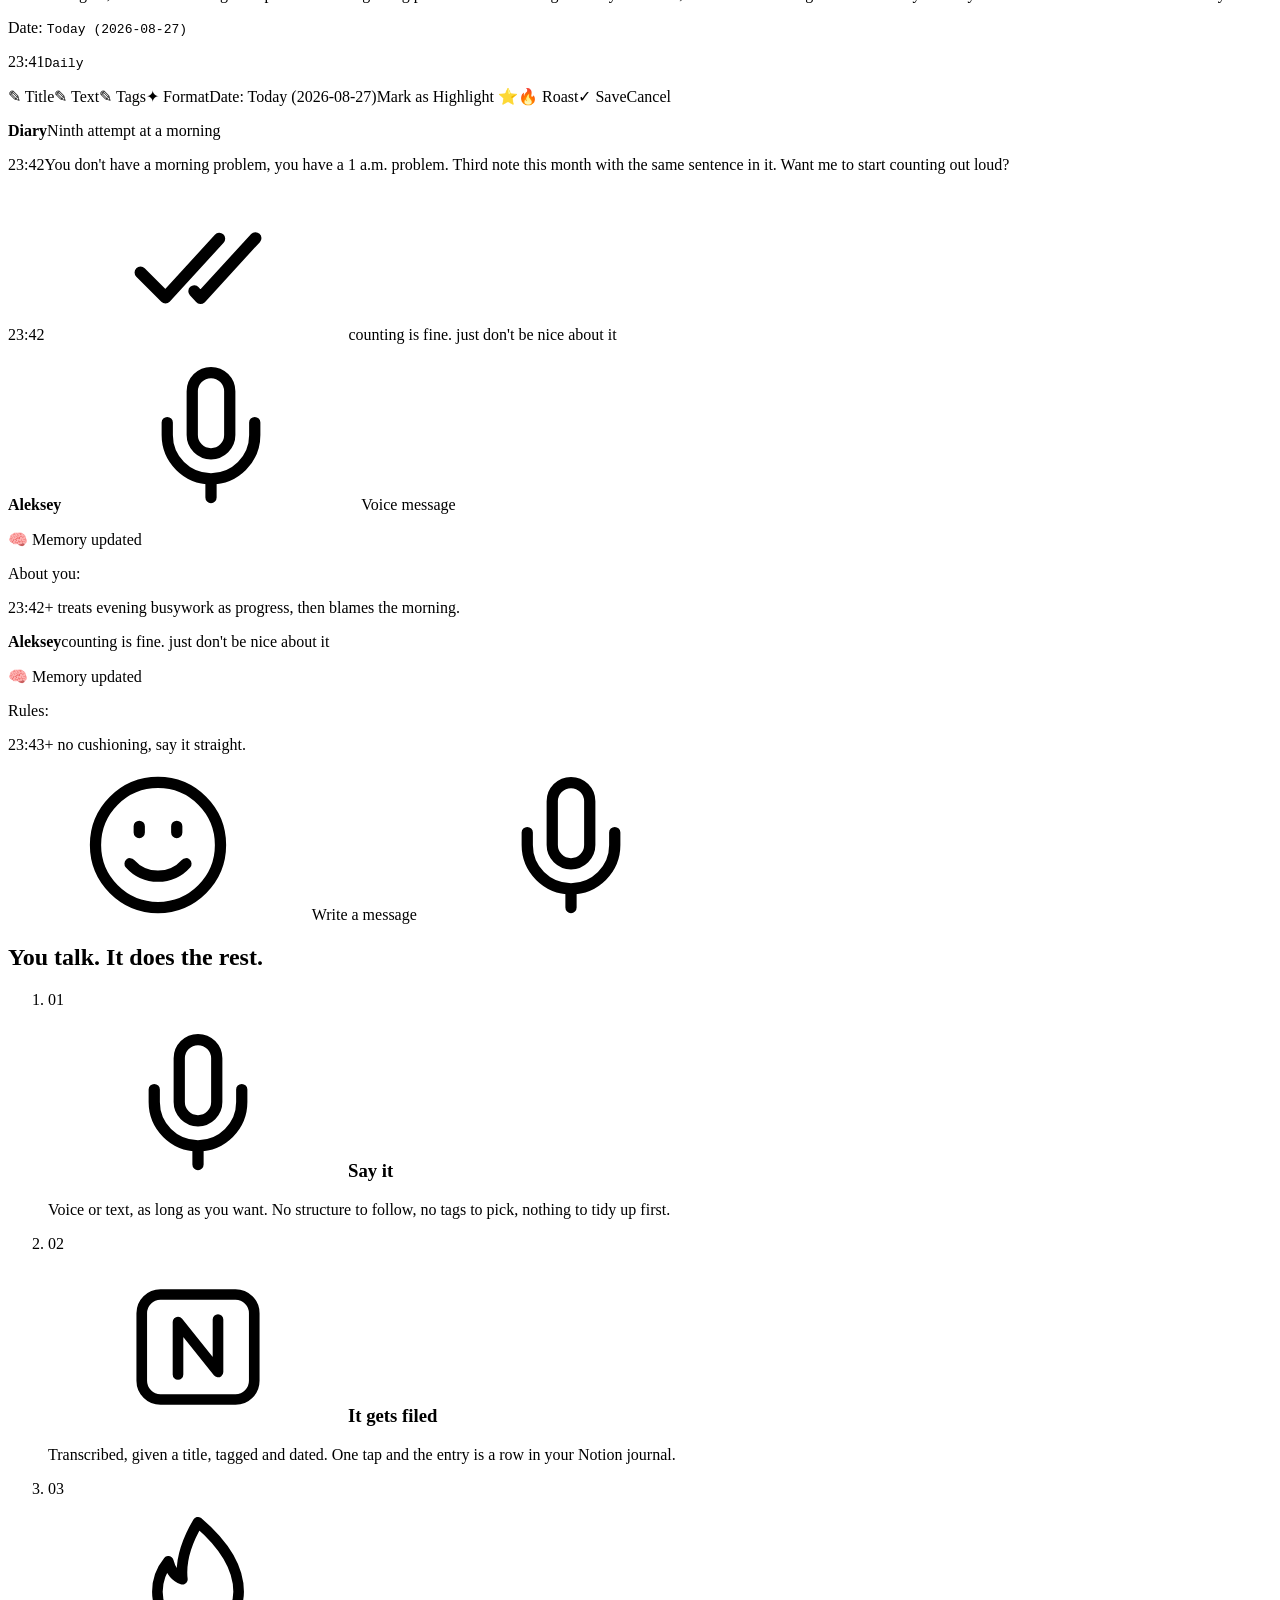
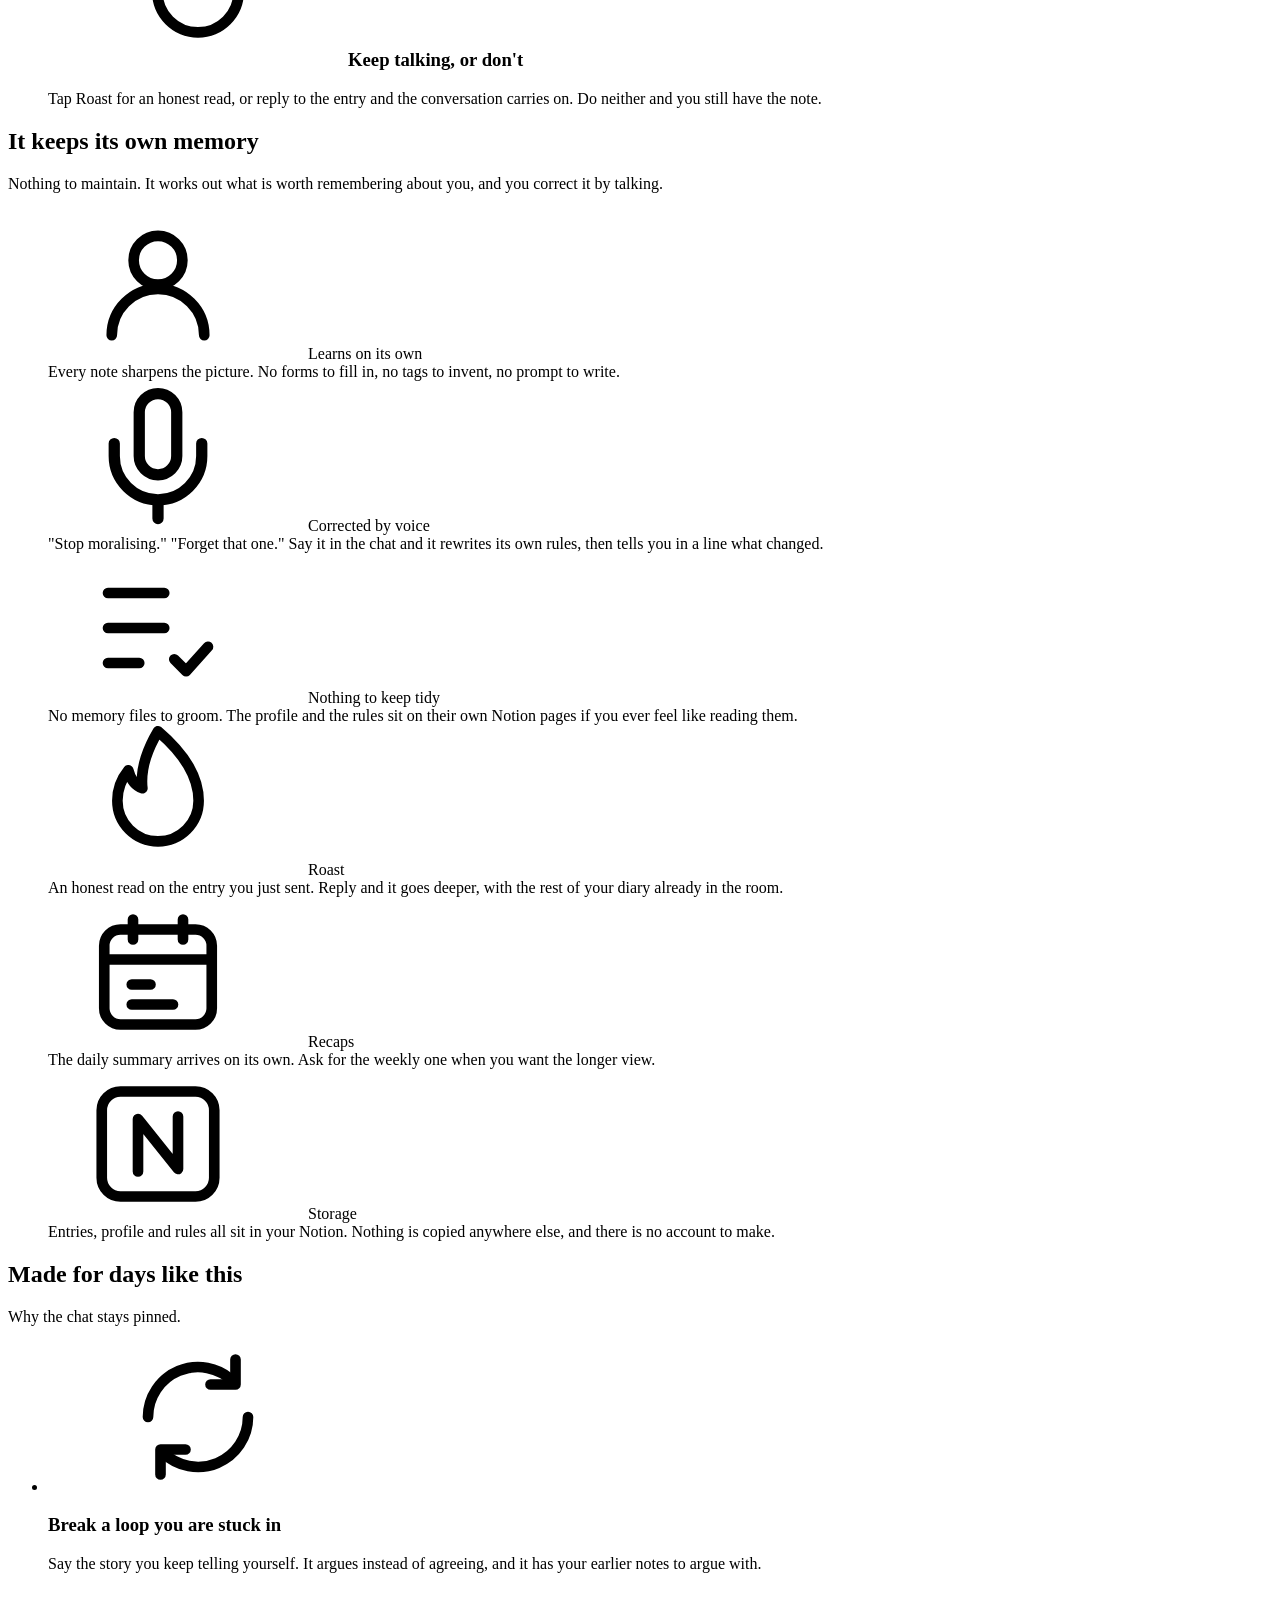
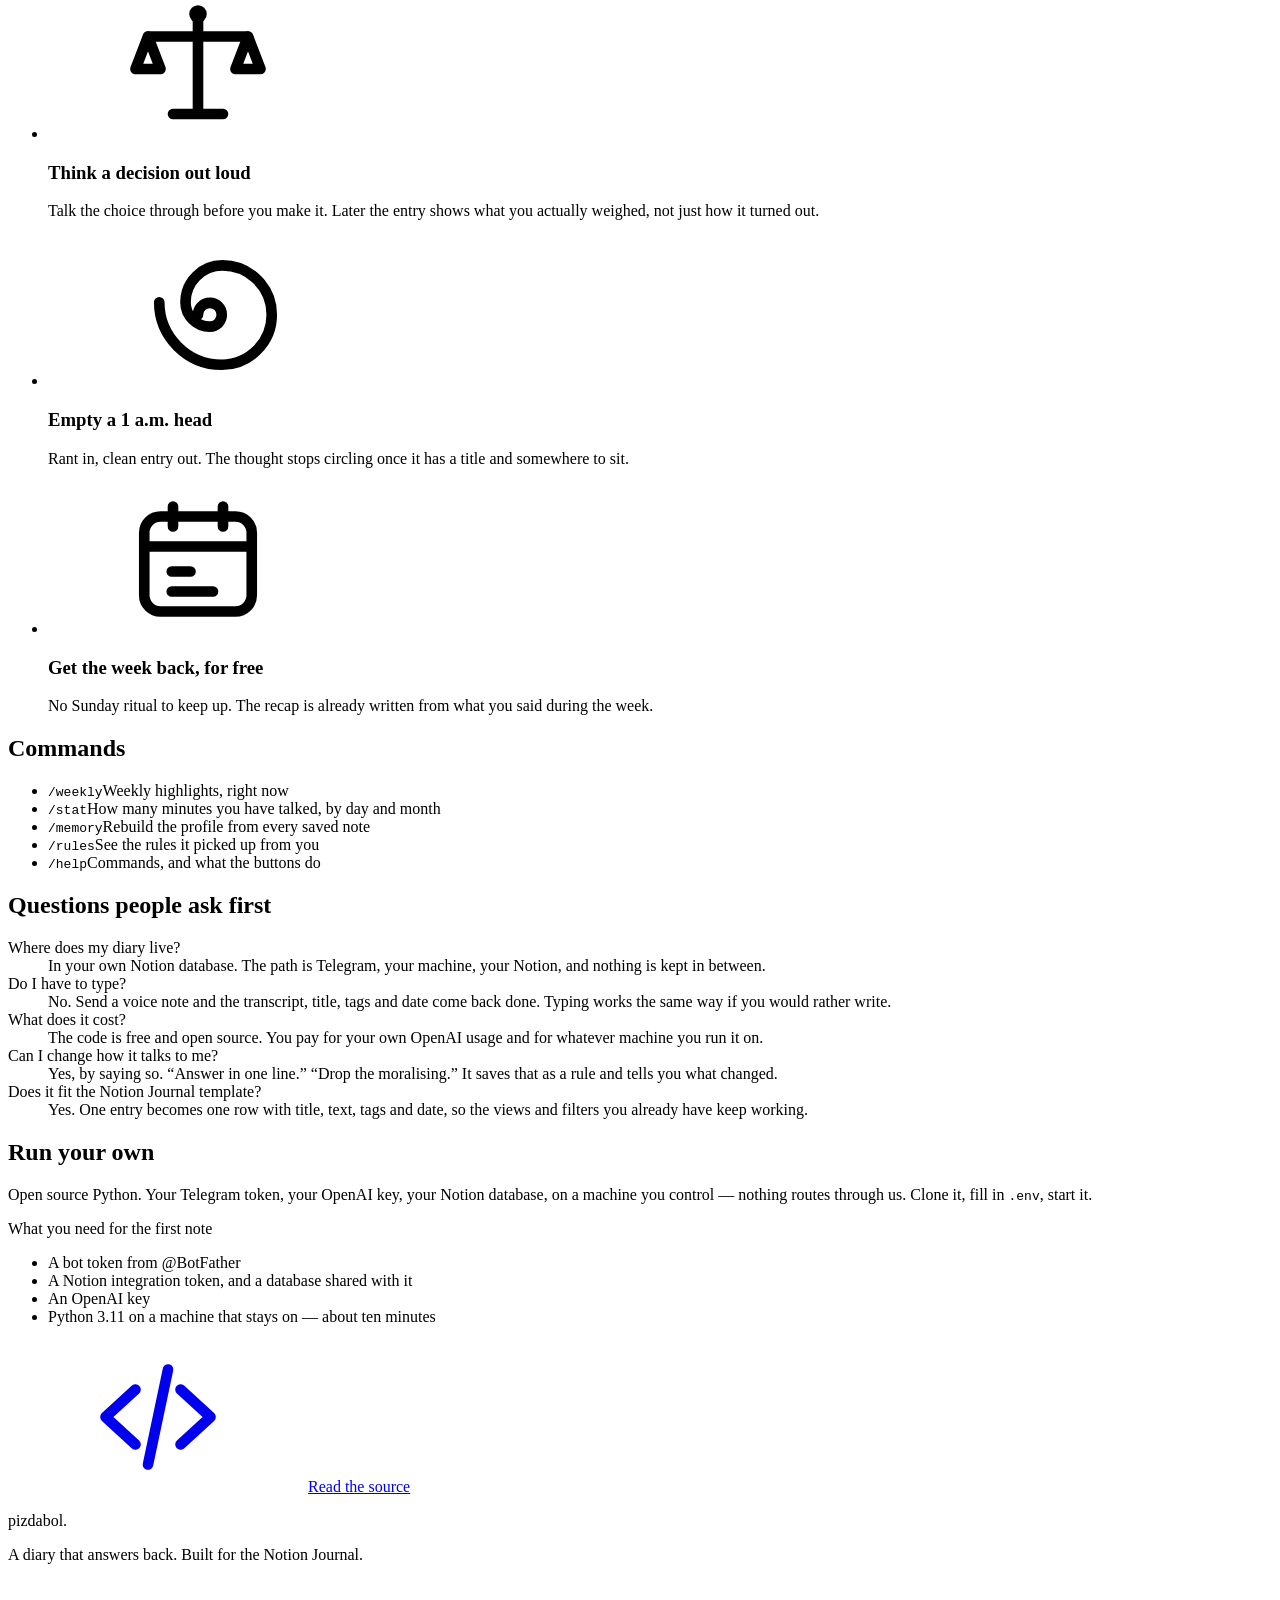
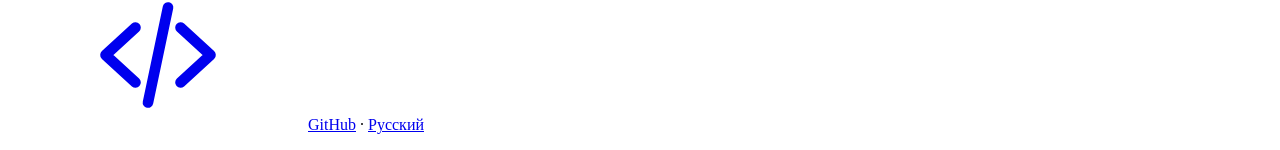
==== commit ee354ca0: "Tighten self-hosted landing copy" ====
--- a/landing/index.html
+++ b/landing/index.html
@@ -73,7 +73,7 @@
       "name": "Where does my diary live?",
       "acceptedAnswer": {
         "@type": "Answer",
-        "text": "In your own Notion database. With your own copy the path is Telegram, your machine, your Notion, and nothing is kept in between. The public bot is a shared demo: it holds the entry only long enough to write the row."
+        "text": "In your own Notion database. The path is Telegram, your machine, your Notion, and nothing is kept in between."
       }
     },
     {
@@ -141,7 +141,7 @@
     <a href="https://github.com/ashugaev/telegram-voice-diary-bot">Source</a>
     <a class="lang" href="/ru/" hreflang="ru" lang="ru">RU</a>
   </nav>
-  <a class="btn btn-sm" aria-label="Open in Telegram" href="https://t.me/pizdabol_ai_bot"><svg class="ico" aria-hidden="true"><use href="#i-telegram"></use></svg><span class="lbl">Open in Telegram</span></a>
+  <a class="btn btn-sm" aria-label="View source on GitHub" href="https://github.com/ashugaev/telegram-voice-diary-bot"><svg class="ico" aria-hidden="true"><use href="#i-code"></use></svg><span class="lbl">View source</span></a>
 </header>
 
 <main id="main">
@@ -149,13 +149,12 @@
   <section class="hero">
     <div class="hero-copy">
       <p class="eyebrow"><svg class="ico" aria-hidden="true"><use href="#i-mic"></use></svg> voice note <svg class="ico" aria-hidden="true"><use href="#i-notion"></use></svg> notion row <svg class="ico" aria-hidden="true"><use href="#i-flame"></use></svg> honest reply</p>
-      <h1>A diary you can talk to. It <em>learns</em> you as it listens.</h1>
+      <h1>A Telegram diary you can talk to</h1>
       <p class="lede">Send a voice note to Telegram and it comes back as a finished entry in your Notion journal — title, tags, date, all of it. Then the bot answers like someone who has read everything you have said so far.</p>
       <div class="cta-row">
-        <a class="btn" href="https://t.me/pizdabol_ai_bot"><svg class="ico" aria-hidden="true"><use href="#i-telegram"></use></svg>Open in Telegram</a>
-        <a class="btn btn-ghost" href="https://github.com/ashugaev/telegram-voice-diary-bot"><svg class="ico" aria-hidden="true"><use href="#i-code"></use></svg>Run your own copy</a>
-      </div>
-      <p class="fineprint">Your own copy sends notes straight from your machine to your Notion, nowhere else. The public bot is a shared demo — start there, move over when you like it.</p>
+        <a class="btn" href="https://github.com/ashugaev/telegram-voice-diary-bot"><svg class="ico" aria-hidden="true"><use href="#i-code"></use></svg>Run your own copy</a>
+      </div>
+      <p class="fineprint">Your copy sends notes straight from your machine to your Notion, nowhere else.</p>
     </div>
 
     <div class="hero-thread" id="thread">
@@ -285,7 +284,7 @@
 
   <section class="cases band">
     <div class="band-head">
-      <h2 class="section-title">For moments like these</h2>
+      <h2 class="section-title">Made for days like this</h2>
       <p class="band-note">Why the chat stays pinned.</p>
     </div>
     <ul class="case-list">
@@ -332,7 +331,7 @@
     <dl class="spec">
       <div>
         <dt>Where does my diary live?</dt>
-        <dd>In your own Notion database. With your own copy the path is Telegram, your machine, your Notion, and nothing is kept in between. The public bot is a shared demo: it holds the entry only long enough to write the row.</dd>
+        <dd>In your own Notion database. The path is Telegram, your machine, your Notion, and nothing is kept in between.</dd>
       </div>
       <div>
         <dt>Do I have to type?</dt>
@@ -364,8 +363,7 @@
       <li>Python 3.11 on a machine that stays on — about ten minutes</li>
     </ul>
     <div class="cta-row">
-      <a class="btn" href="https://t.me/pizdabol_ai_bot"><svg class="ico" aria-hidden="true"><use href="#i-telegram"></use></svg>Open in Telegram</a>
-      <a class="btn btn-ghost" href="https://github.com/ashugaev/telegram-voice-diary-bot"><svg class="ico" aria-hidden="true"><use href="#i-code"></use></svg>Read the source</a>
+      <a class="btn" href="https://github.com/ashugaev/telegram-voice-diary-bot"><svg class="ico" aria-hidden="true"><use href="#i-code"></use></svg>Read the source</a>
     </div>
   </section>
 
@@ -374,7 +372,7 @@
 <footer class="foot">
   <p class="wordmark">pizdabol<span class="dot">.</span></p>
   <p>A diary that answers back. Built for the Notion Journal.</p>
-  <p><a href="https://github.com/ashugaev/telegram-voice-diary-bot"><svg class="ico" aria-hidden="true"><use href="#i-code"></use></svg>GitHub</a> · <a href="https://t.me/pizdabol_ai_bot"><svg class="ico" aria-hidden="true"><use href="#i-telegram"></use></svg>Telegram</a> · <a href="/ru/" hreflang="ru" lang="ru">Русский</a></p>
+  <p><a href="https://github.com/ashugaev/telegram-voice-diary-bot"><svg class="ico" aria-hidden="true"><use href="#i-code"></use></svg>GitHub</a> · <a href="/ru/" hreflang="ru" lang="ru">Русский</a></p>
 </footer>
 </body>
 </html>
